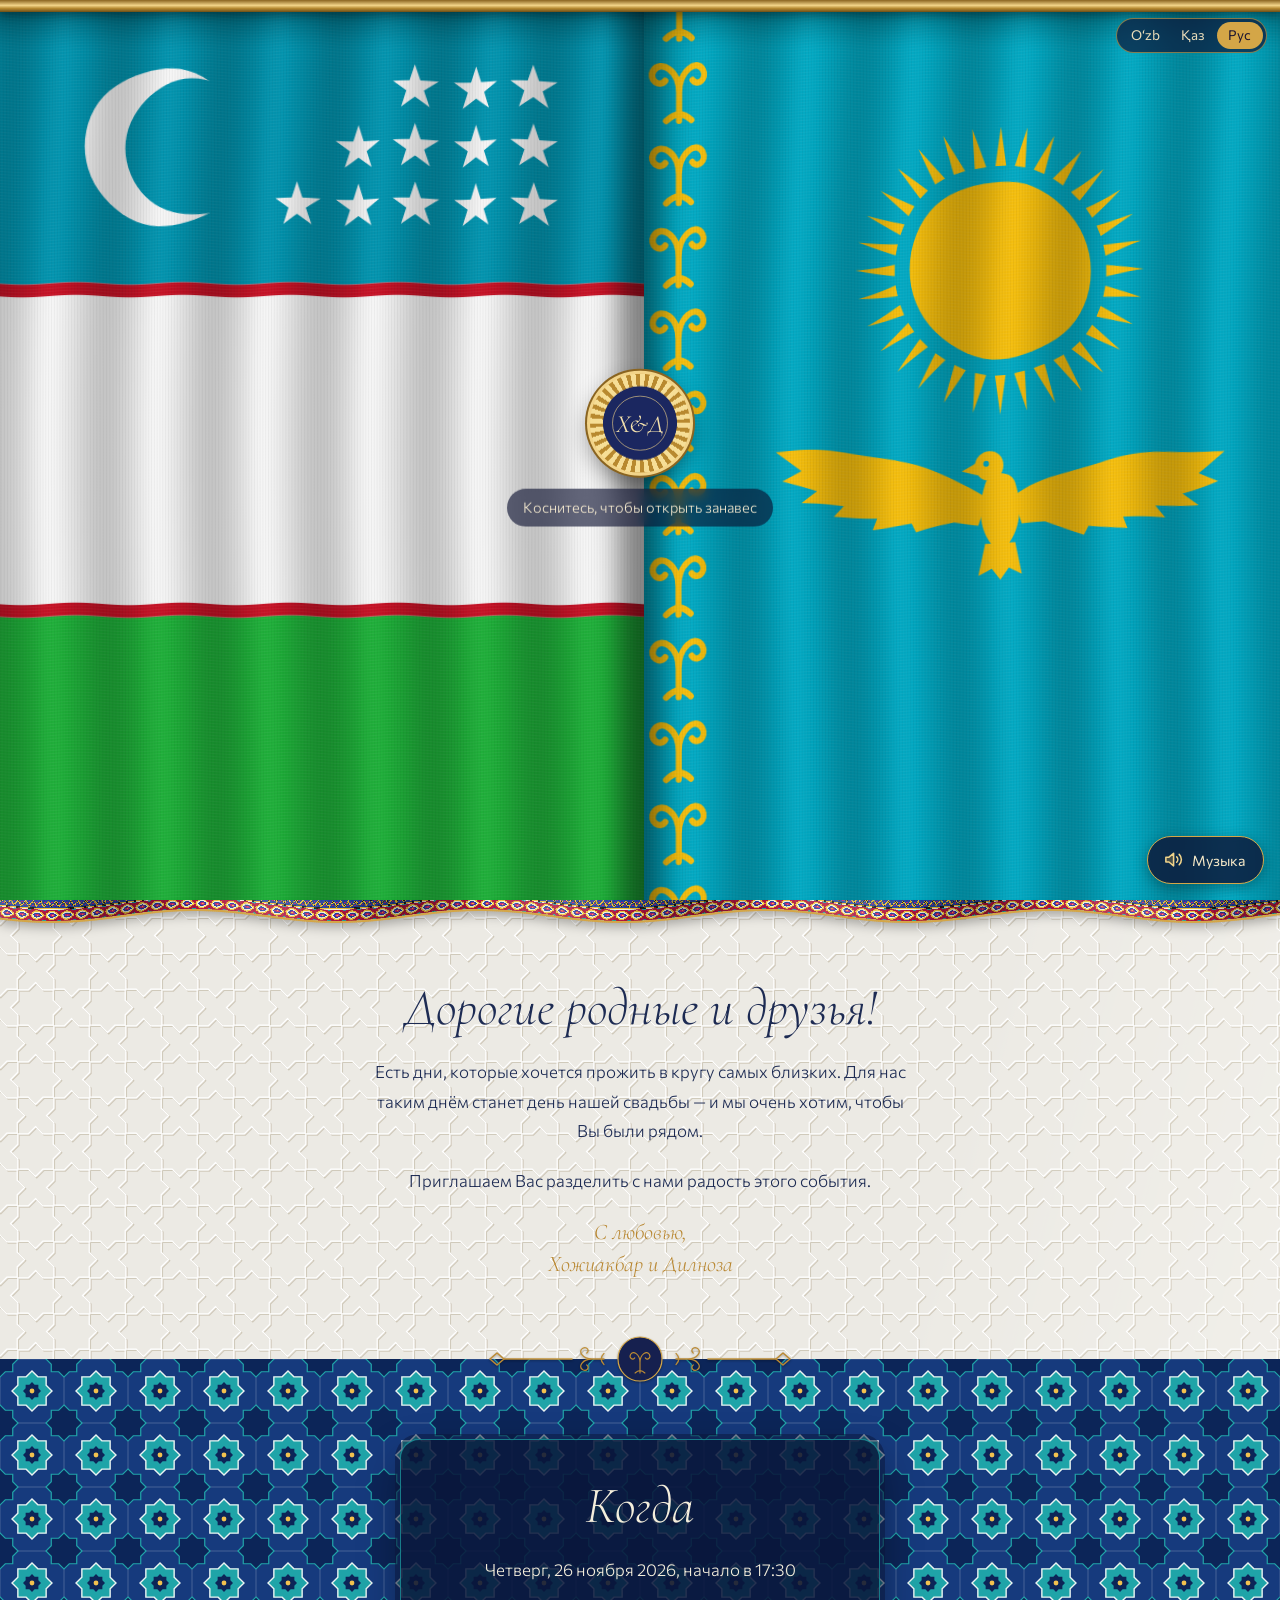
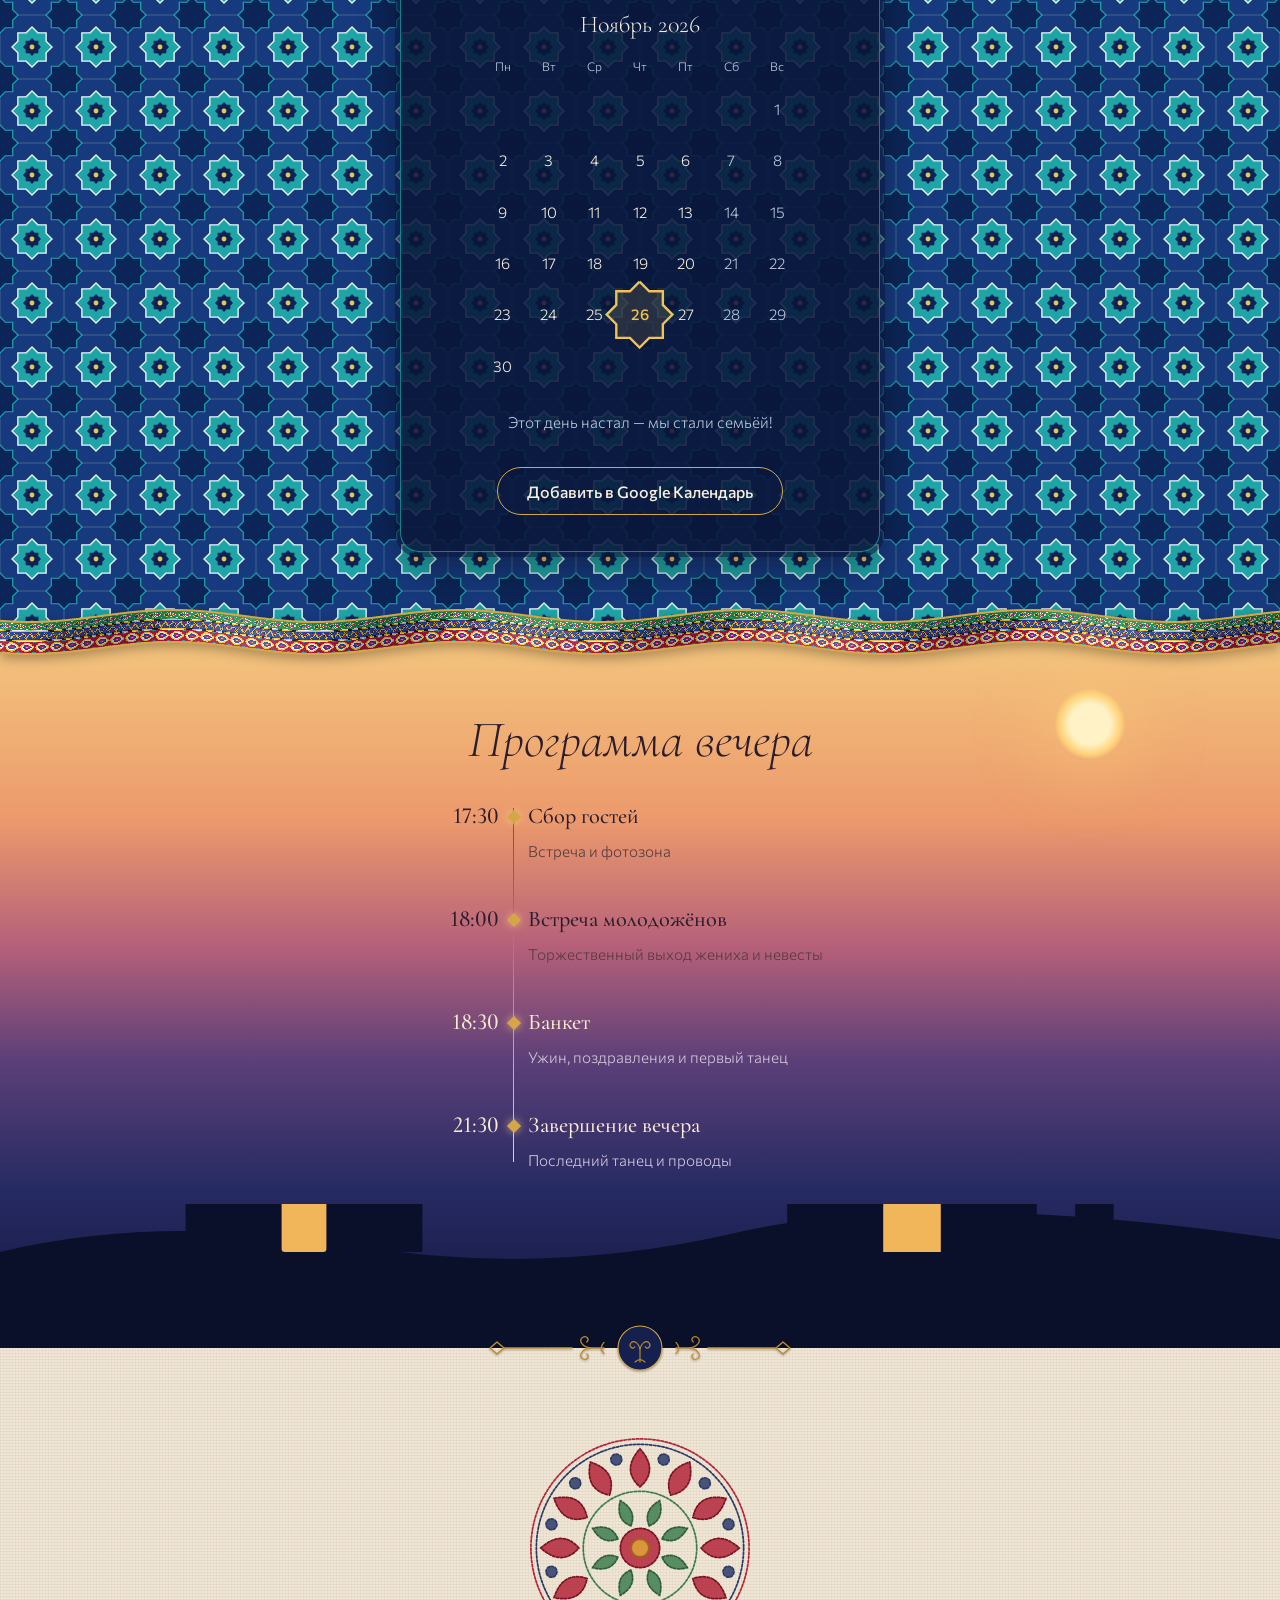
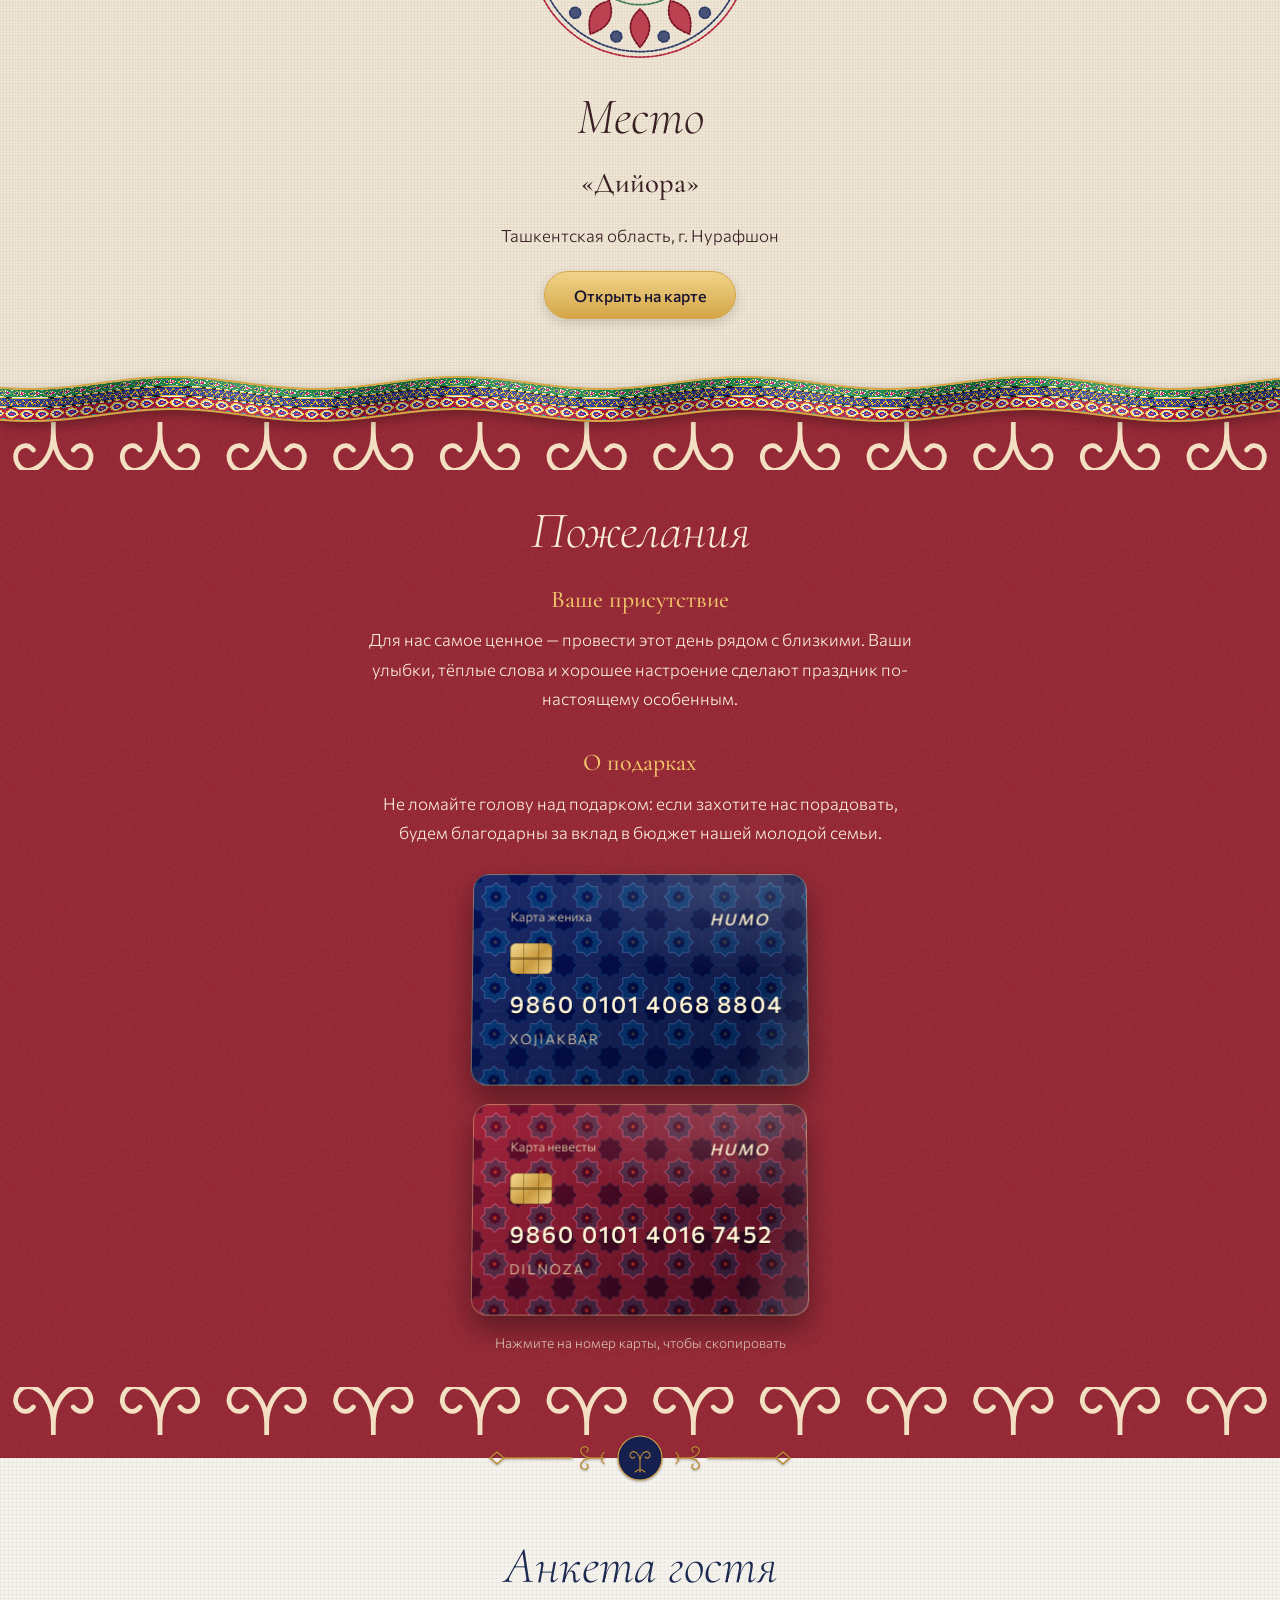
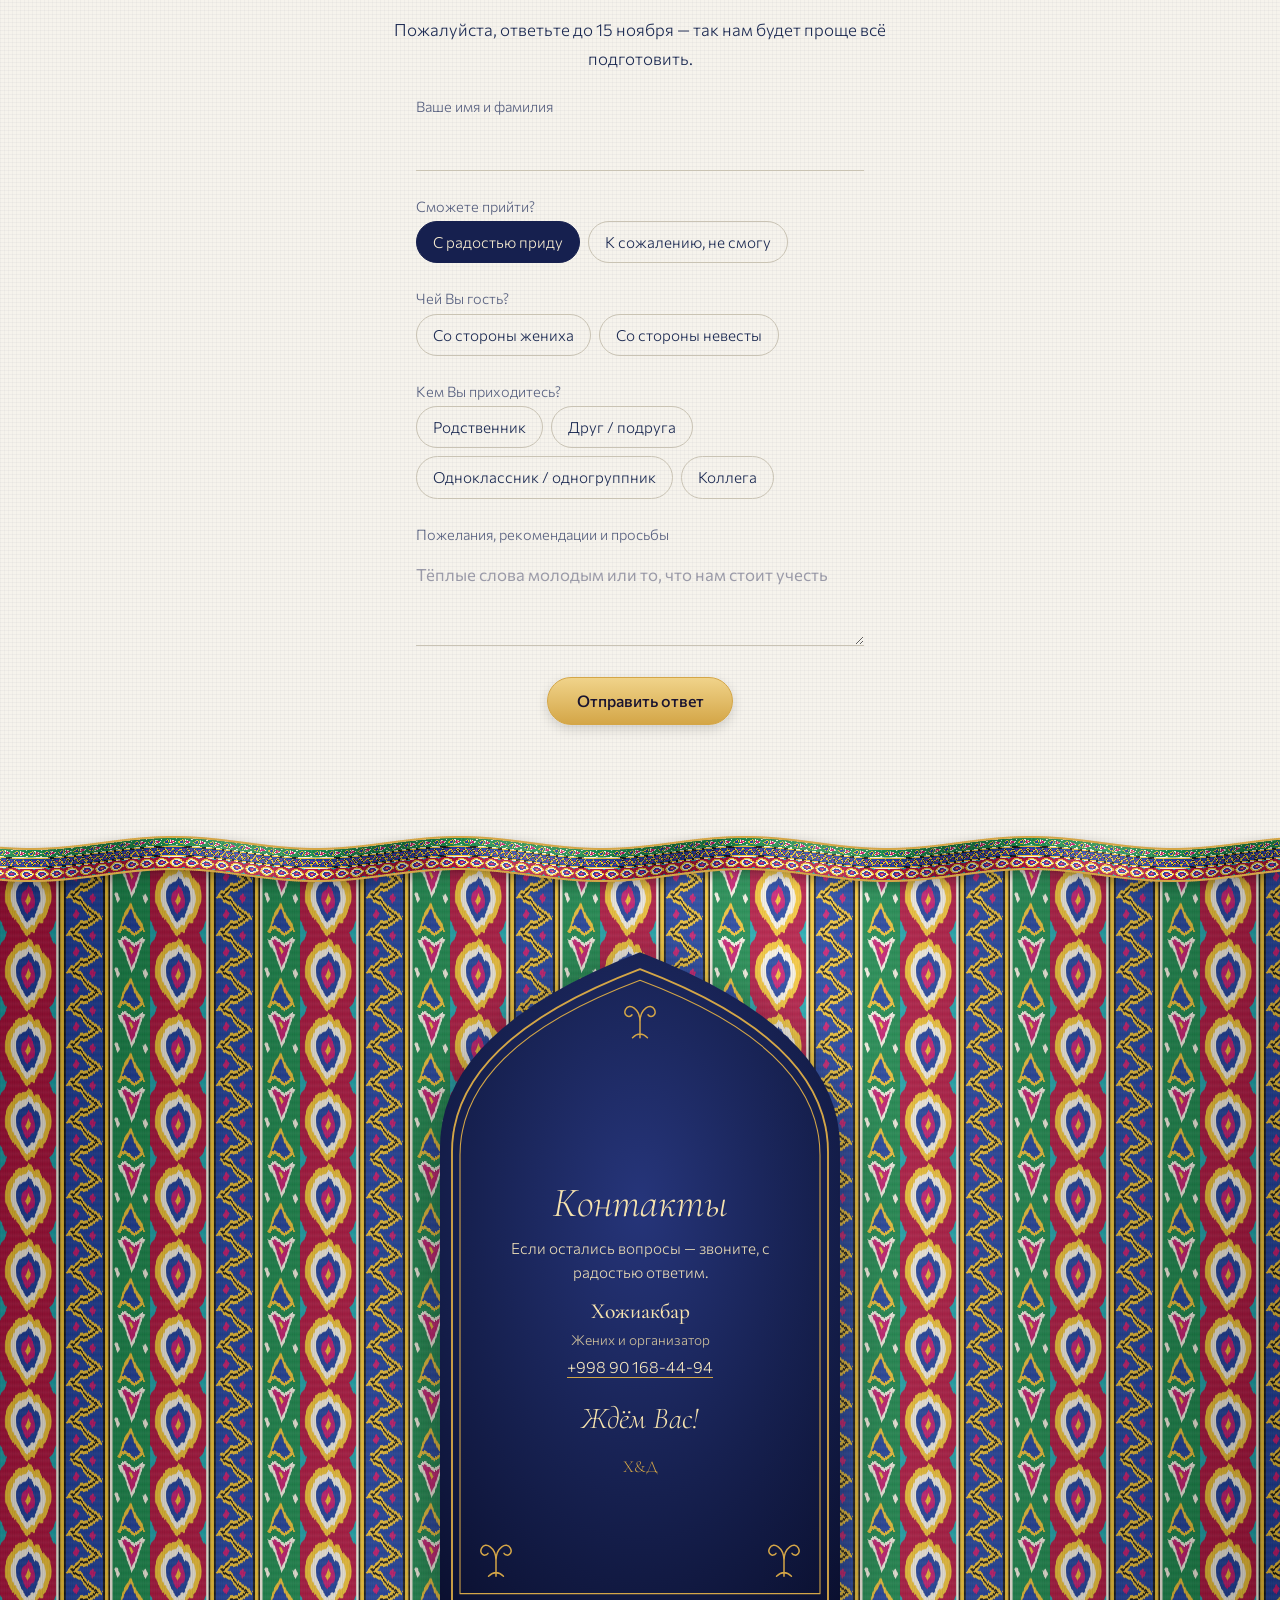
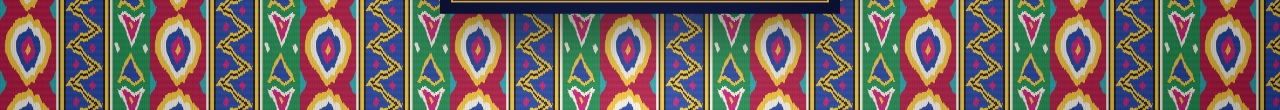
==== wedding-day/index.html @ 72d69eb0 "Wedding Day: новое приглашение с занавесом из флагов - wedding-day/: занавес из флагов Узбекистана и" ====
<!doctype html>
<html lang="ru">
<head>
  <meta charset="utf-8">
  <meta name="viewport" content="width=device-width, initial-scale=1, viewport-fit=cover">
  <title>Хожиакбар и Дилноза — приглашение на свадьбу</title>
  <meta name="description" content="Хожиакбар и Дилноза приглашают Вас на свадьбу 26 ноября 2026">
  <meta name="theme-color" content="#0E1538">
  <meta property="og:title" content="Хожиакбар и Дилноза — приглашение на свадьбу">
  <meta property="og:description" content="26 ноября 2026, Нурафшон. Xojiakbar va Dilnoza — toʻyga taklifnoma">
  <link rel="preconnect" href="https://fonts.googleapis.com">
  <link rel="preconnect" href="https://fonts.gstatic.com" crossorigin>
  <link href="https://fonts.googleapis.com/css2?family=Cormorant+Garamond:ital,wght@0,300;0,400;0,500;0,600;1,300;1,400;1,500&family=Commissioner:wght@300;400;500&display=swap" rel="stylesheet">
  <link rel="stylesheet" href="css/style.css">
</head>
<body class="is-locked">

  <!-- Общие градиенты: бархат арок и золото -->
  <svg class="defs" aria-hidden="true" focusable="false">
    <defs>
      <radialGradient id="velvet" cx="50%" cy="38%" r="80%">
        <stop offset="0" stop-color="#26357A"/>
        <stop offset=".55" stop-color="#16204F"/>
        <stop offset="1" stop-color="#0A0F2E"/>
      </radialGradient>
    </defs>
  </svg>

  <nav class="lang" id="lang" data-i18n-aria="langSwitch"></nav>

  <!-- Вход: занавес из флагов Узбекистана и Казахстана -->
  <div class="stage" id="stage">
    <canvas class="stage__gl" id="curtains" aria-hidden="true"></canvas>
    <div class="stage__fallback" id="curtainFallback" aria-hidden="true" hidden>
      <div class="fb fb--l"></div>
      <div class="fb fb--r"></div>
    </div>
    <div class="stage__rod" aria-hidden="true"></div>
    <div class="stage__center">
      <button class="medallion" id="openBtn" type="button" data-i18n-aria="openCurtain">
        <span class="medallion__mono" data-bind="initials"></span>
      </button>
      <p class="stage__hint" data-i18n="hint"></p>
    </div>
  </div>

  <canvas class="shashu" id="shashu" aria-hidden="true"></canvas>

  <button class="music" id="music" type="button" aria-pressed="false" hidden>
    <svg class="music__icon" viewBox="0 0 24 24" aria-hidden="true">
      <path class="music__speaker" d="M4 9.5h3.2L12 5.5v13l-4.8-4H4z"/>
      <path class="music__wave music__wave--1" d="M15.2 9.2a4 4 0 0 1 0 5.6"/>
      <path class="music__wave music__wave--2" d="M17.8 6.6a7.6 7.6 0 0 1 0 10.8"/>
      <path class="music__mute" d="M15.5 9.5l5 5m0-5l-5 5"/>
    </svg>
    <span class="music__label" data-i18n="musicLabel"></span>
  </button>

  <main>
    <!-- Первый экран: атлас на ветру и бархатный портал -->
    <header class="hero" id="hero">
      <canvas class="hero__atlas" id="atlas" aria-hidden="true"></canvas>
      <div class="arch ink" id="heroArch" data-height="440">
        <div class="arch__content">
          <p class="hero__lead" data-i18n="heroLead"></p>
          <h1 class="hero__names">
            <span class="name name--1" data-bind="groom"></span>
            <span class="amp">&amp;</span>
            <span class="name name--2" data-bind="bride"></span>
          </h1>
          <p class="hero__date" data-bind="dateLong"></p>
          <p class="hero__city" data-bind="city"></p>
        </div>
      </div>
      <a class="hero__scroll" href="#invite" data-i18n-aria="scrollMore"><span></span></a>
    </header>

    <div class="divider divider--ribbon" aria-hidden="true"></div>

    <!-- Обращение: резной ганч -->
    <section class="block block--ganch" id="invite">
      <h2 class="block__title" id="greeting"></h2>
      <p class="prose reveal" data-i18n="invite1"></p>
      <p class="prose reveal" data-i18n="invite2"></p>
      <p class="signature reveal" data-i18n="signature"></p>
    </section>

    <div class="divider divider--ornament ink" aria-hidden="true"></div>

    <!-- Когда: самаркандская майолика -->
    <section class="block block--tiles" id="when">
      <div class="glaze">
        <h2 class="block__title" data-i18n="whenTitle"></h2>
        <p class="prose reveal" data-i18n="whenLine"></p>

        <div class="calendar reveal" id="calendar">
          <p class="calendar__month" data-bind="monthYear"></p>
          <div class="calendar__grid" id="calendarGrid"></div>
        </div>

        <div class="countdown reveal" id="countdown">
          <p class="countdown__label" id="countdownLabel" data-i18n="countdownLabel"></p>
          <div class="countdown__row">
            <div class="countdown__cell"><span class="countdown__num" data-unit="d"></span><span class="countdown__unit" data-unit-label="d"></span></div>
            <div class="countdown__cell"><span class="countdown__num" data-unit="h"></span><span class="countdown__unit" data-unit-label="h"></span></div>
            <div class="countdown__cell"><span class="countdown__num" data-unit="m"></span><span class="countdown__unit" data-unit-label="m"></span></div>
            <div class="countdown__cell"><span class="countdown__num" data-unit="s"></span><span class="countdown__unit" data-unit-label="s"></span></div>
          </div>
        </div>

        <a class="btn btn--ghost reveal" id="addToCalendar" href="#" target="_blank" rel="noopener" data-i18n="addToCalendar"></a>
      </div>
    </section>

    <div class="divider divider--ribbon" aria-hidden="true"></div>

    <!-- Программа: вечер над степью и Самаркандом -->
    <section class="block block--steppe" id="schedule">
      <div class="steppe" aria-hidden="true">
        <div class="steppe__stars" id="stars"></div>
        <div class="steppe__sun" id="sun"></div>
        <svg class="steppe__moon" id="moon" viewBox="0 0 40 40"><path d="M26 4 A16 16 0 1 0 26 36 A13 13 0 1 1 26 4 Z"/></svg>
        <svg class="steppe__land" viewBox="0 0 400 130" preserveAspectRatio="xMidYMax slice">
          <path class="land" d="M0 130 V100 Q50 88 110 98 T230 94 T400 96 V130 Z"/>
          <!-- юрта -->
          <path class="land" d="M58 100 V80 Q58 76 62 76 H128 Q132 76 132 80 V100 Z"/>
          <path class="land" d="M54 78 Q95 44 136 78 Z"/>
          <rect class="land" x="89" y="49" width="12" height="5" rx="1"/>
          <rect class="lit" x="88" y="84" width="14" height="16" rx="1"/>
          <!-- мечеть с куполом и минарет -->
          <rect class="land" x="246" y="70" width="78" height="30"/>
          <rect class="land" x="266" y="60" width="38" height="11"/>
          <path class="land" d="M262 61 Q262 30 285 22 Q308 30 308 61 Z"/>
          <rect class="land" x="284" y="12" width="2" height="11"/>
          <path class="lit" d="M276 100 V86 Q276 78 285 76 Q294 78 294 86 V100 Z"/>
          <rect class="land" x="336" y="28" width="12" height="72"/>
          <rect class="land" x="333" y="26" width="18" height="5"/>
          <path class="land" d="M336 26 Q342 14 348 26 Z"/>
          <rect class="lit" x="340" y="44" width="4" height="7" rx="1"/>
        </svg>
      </div>
      <h2 class="block__title" data-i18n="scheduleTitle"></h2>
      <ol class="timeline" id="timeline"></ol>
    </section>

    <div class="divider divider--ornament ink" aria-hidden="true"></div>

    <!-- Место: сюзане, вышитое на глазах -->
    <section class="block block--suzani" id="place">
      <div class="suzani ink" id="suzani" aria-hidden="true"></div>
      <h2 class="block__title" data-i18n="placeTitle"></h2>
      <p class="venue__name reveal" data-bind="venue.name"></p>
      <p class="prose reveal" data-bind="venue.address"></p>
      <a class="btn reveal" id="mapLink" href="#" target="_blank" rel="noopener" data-i18n="openMap"></a>
    </section>

    <div class="divider divider--ribbon" aria-hidden="true"></div>

    <!-- Пожелания: казахская кошма -->
    <section class="block block--felt" id="wishes">
      <div class="felt-border felt-border--top ink" aria-hidden="true"></div>
      <h2 class="block__title" data-i18n="wishesTitle"></h2>
      <div class="wish reveal">
        <h3 class="wish__title" data-i18n="presenceTitle"></h3>
        <p class="prose" data-i18n="presenceText"></p>
      </div>
      <div class="wish reveal">
        <h3 class="wish__title" data-i18n="giftsTitle"></h3>
        <p class="prose" data-i18n="giftsText"></p>
        <ul class="cards" id="cards"></ul>
        <p class="cards__hint" id="cardsHint" data-i18n="copyHint"></p>
      </div>
      <div class="felt-border felt-border--bottom ink" aria-hidden="true"></div>
    </section>

    <div class="divider divider--ornament ink" aria-hidden="true"></div>

    <!-- Анкета -->
    <section class="block block--linen" id="rsvp">
      <h2 class="block__title" data-i18n="rsvpTitle"></h2>
      <p class="prose reveal" data-i18n="rsvpIntro"></p>

      <div class="rsvp-stage reveal" id="rsvpStage">
        <!-- value у вариантов всегда на русском: так ответы в таблице читаются одинаково на любом языке -->
        <form class="form" id="rsvpForm" novalidate>
          <label class="field">
            <span class="field__label" data-i18n="fieldName"></span>
            <input class="field__input" type="text" name="name" autocomplete="name" required>
            <span class="field__error" id="nameError" data-i18n="nameError" hidden></span>
          </label>

          <fieldset class="field">
            <legend class="field__label" data-i18n="fieldAttend"></legend>
            <div class="choice-row">
              <label class="choice"><input type="radio" name="attend" value="Приду" checked><span data-i18n="attendYes"></span></label>
              <label class="choice"><input type="radio" name="attend" value="Не смогу"><span data-i18n="attendNo"></span></label>
            </div>
          </fieldset>

          <fieldset class="field">
            <legend class="field__label" data-i18n="fieldSide"></legend>
            <div class="choice-row">
              <label class="choice"><input type="radio" name="side" value="Жених"><span data-i18n="sideGroom"></span></label>
              <label class="choice"><input type="radio" name="side" value="Невеста"><span data-i18n="sideBride"></span></label>
            </div>
          </fieldset>

          <fieldset class="field">
            <legend class="field__label" data-i18n="fieldRelation"></legend>
            <div class="choice-grid">
              <label class="choice"><input type="radio" name="relation" value="Родственник"><span data-i18n="relKin"></span></label>
              <label class="choice"><input type="radio" name="relation" value="Друг/подруга"><span data-i18n="relFriend"></span></label>
              <label class="choice"><input type="radio" name="relation" value="Одноклассник/одногруппник"><span data-i18n="relClassmate"></span></label>
              <label class="choice"><input type="radio" name="relation" value="Коллега"><span data-i18n="relColleague"></span></label>
            </div>
          </fieldset>

          <label class="field">
            <span class="field__label" data-i18n="fieldWishes"></span>
            <textarea class="field__input" name="wishes" rows="3" data-i18n-placeholder="wishesPlaceholder"></textarea>
          </label>

          <button class="btn" type="submit" id="rsvpSubmit" data-i18n="submit"></button>
          <p class="form__status" id="rsvpStatus" role="status"></p>
        </form>

        <div class="thanks" id="thanks" role="status" hidden>
          <p class="thanks__text" id="thanksText"></p>
          <p class="thanks__note" id="thanksNote"></p>
        </div>
      </div>
    </section>

    <div class="divider divider--ribbon" aria-hidden="true"></div>

    <!-- Контакты и финал: снова атлас и бархатный портал -->
    <footer class="block block--atlas" id="contacts">
      <div class="arch arch--footer ink" data-height="500">
        <div class="arch__content">
          <h2 class="block__title" data-i18n="contactsTitle"></h2>
          <p class="prose" data-i18n="contactsText"></p>
          <ul class="contacts" id="contactList"></ul>
          <p class="footer__text" data-i18n="footer"></p>
          <p class="footer__mono" data-bind="initials"></p>
        </div>
      </div>
    </footer>
  </main>

  <script src="js/config.js"></script>
  <script src="js/i18n.js"></script>
  <script src="js/textiles.js"></script>
  <script src="js/weave.js"></script>
  <script src="js/main.js"></script>
</body>
</html>
---- wedding-day/css/style.css ----
/* Цвета текста перетекают плавно при смене фона */
@property --ink { syntax: "<color>"; inherits: true; initial-value: #1D2B53; }

:root {
  --lazurite: #16204F;
  --night: #0E1538;
  --gold: #D4A647;
  --gold-light: #F0D38A;
  --pomegranate: #9E1F33;
  --turquoise: #1FA4A8;

  --serif: "Cormorant Garamond", "Times New Roman", serif;
  --sans: "Commissioner", system-ui, sans-serif;

  --measure: 34rem;
  --ease-out: cubic-bezier(.22, .8, .24, 1);
}

*, *::before, *::after { box-sizing: border-box; }

html { scroll-behavior: smooth; -webkit-text-size-adjust: 100%; }

body {
  margin: 0;
  background: var(--night);
  color: #1D2B53;
  font-family: var(--sans);
  font-weight: 300;
  font-size: 1rem;
  line-height: 1.6;
  -webkit-font-smoothing: antialiased;
  overflow-x: hidden;
}

body.is-locked { overflow: hidden; height: 100vh; height: 100dvh; }

h1, h2, h3, p { margin: 0; }
a { color: inherit; }
:focus-visible { outline: 2px solid var(--gold); outline-offset: 3px; }

.defs { position: absolute; width: 0; height: 0; overflow: hidden; }

/* ---------- Золотой рисунок, который прорисовывается ---------- */

.ink .stroke {
  fill: none;
  stroke: var(--stroke, var(--gold));
  stroke-width: var(--sw, 1.4);
  stroke-linecap: round;
  stroke-linejoin: round;
  stroke-dasharray: 1;
  stroke-dashoffset: 1;
}

.ink.is-drawn .stroke {
  stroke-dashoffset: 0;
  transition: stroke-dashoffset var(--dur, 1.4s) ease-in-out var(--delay, 0s);
}

.reveal { opacity: 0; transition: opacity 1.1s ease; }
.reveal.is-visible { opacity: 1; }

/* ---------- Вход: занавес ---------- */

.stage {
  position: fixed;
  inset: 0;
  z-index: 50;
  cursor: pointer;
  transition: opacity .7s ease, visibility 0s linear .7s;
}

.stage.is-gone { opacity: 0; visibility: hidden; pointer-events: none; }

.stage__gl,
.stage__fallback {
  position: absolute;
  inset: 0;
  width: 100%;
  height: 100%;
}

.stage__fallback[hidden] { display: none; }

.fb {
  position: absolute;
  top: 0;
  bottom: 0;
  width: 50.5%;
  background-size: 100% 100%;
  transition: transform 1.8s cubic-bezier(.65, 0, .35, 1);
}

.fb--l { left: 0; }
.fb--r { right: 0; }
.stage__fallback.is-open .fb--l { transform: translateX(-92%); }
.stage__fallback.is-open .fb--r { transform: translateX(92%); }

.stage__rod {
  position: absolute;
  top: 0;
  left: 0;
  right: 0;
  height: 12px;
  background: linear-gradient(180deg, #8A6420, #F2D489 45%, #B68A32 70%, #6E4E16);
  box-shadow: 0 3px 8px rgba(0, 0, 0, .35);
}

.stage__center {
  position: absolute;
  left: 50%;
  top: 50%;
  display: grid;
  justify-items: center;
  gap: 1rem;
  transform: translate(-50%, -50%);
  transition: opacity .4s ease, transform .5s var(--ease-out);
}

.stage.is-opening .stage__center { opacity: 0; transform: translate(-50%, -50%) scale(1.15); }

.medallion {
  position: relative;
  display: grid;
  place-items: center;
  width: 6.2rem;
  height: 6.2rem;
  padding: 0;
  border: 0;
  border-radius: 50%;
  cursor: pointer;
  background:
    radial-gradient(circle at 50% 50%, #1B2760 0 52%, transparent 53%),
    repeating-conic-gradient(from 0deg, #F6DE96 0 6deg, #B8892F 6deg 11.25deg),
    #C9993C;
  box-shadow:
    0 0 0 3px #F2D489,
    0 0 0 5px #8A6420,
    0 10px 24px rgba(0, 0, 0, .45);
  animation: medallion-glow 2.6s ease-in-out infinite;
}

.medallion::after {
  content: "";
  position: absolute;
  inset: 22%;
  border: 1px solid rgba(242, 212, 137, .6);
  border-radius: 50%;
}

.medallion__mono {
  position: relative;
  z-index: 1;
  font-family: var(--serif);
  font-style: italic;
  font-size: 1.55rem;
  color: #F6E3AE;
}

@keyframes medallion-glow {
  0%, 100% { box-shadow: 0 0 0 3px #F2D489, 0 0 0 5px #8A6420, 0 10px 24px rgba(0, 0, 0, .45); }
  50% { box-shadow: 0 0 0 3px #F2D489, 0 0 0 5px #8A6420, 0 10px 24px rgba(0, 0, 0, .45), 0 0 34px 6px rgba(242, 212, 137, .55); }
}

.stage__hint {
  padding: .45rem 1rem;
  border-radius: 999px;
  background: rgba(10, 16, 48, .62);
  backdrop-filter: blur(6px);
  color: #F6EBD0;
  font-size: .9rem;
  text-align: center;
}

/* ---------- Шашу, музыка, языки ---------- */

.shashu {
  position: fixed;
  inset: 0;
  z-index: 52;
  width: 100%;
  height: 100%;
  pointer-events: none;
}

.music {
  position: fixed;
  right: max(1rem, env(safe-area-inset-right));
  bottom: max(1rem, env(safe-area-inset-bottom));
  z-index: 55;
  display: flex;
  align-items: center;
  gap: .45rem;
  height: 3rem;
  padding: 0 1.05rem 0 .85rem;
  border: 1px solid var(--gold);
  border-radius: 999px;
  background: rgba(14, 21, 56, .82);
  backdrop-filter: blur(6px);
  cursor: pointer;
  box-shadow: 0 4px 14px rgba(0, 0, 0, .3);
}

.music[hidden] { display: none; }

.music__icon {
  width: 1.45rem;
  height: 1.45rem;
  fill: none;
  stroke: var(--gold-light);
  stroke-width: 1.6;
  stroke-linecap: round;
  stroke-linejoin: round;
}

.music__speaker { fill: rgba(212, 166, 71, .3); }

.music__label {
  font: 400 .9rem/1 var(--sans);
  color: #F6E9C8;
  transition: opacity .25s ease;
}

/* выключенная музыка — подпись приглушена, динамик перечёркнут */
.music:not(.is-playing) .music__label { opacity: .7; }
.music__wave, .music__mute { transition: opacity .25s ease; }
.music__wave { opacity: 0; }
.music.is-playing .music__wave { opacity: 1; animation: wave 1.6s ease-in-out infinite; }
.music.is-playing .music__wave--2 { animation-delay: .3s; }
.music.is-playing .music__mute { opacity: 0; }

@keyframes wave {
  0%, 100% { opacity: 1; }
  50% { opacity: .35; }
}

.lang {
  position: fixed;
  top: max(1.1rem, env(safe-area-inset-top));
  right: max(.8rem, env(safe-area-inset-right));
  z-index: 60;
  display: flex;
  padding: .2rem;
  border: 1px solid rgba(212, 166, 71, .6);
  border-radius: 999px;
  background: rgba(14, 21, 56, .7);
  backdrop-filter: blur(6px);
}

.lang__btn {
  min-width: 2.9rem;
  padding: .35rem .65rem;
  border: 0;
  border-radius: 999px;
  background: transparent;
  color: #EADDBA;
  font: 400 .85rem/1.2 var(--sans);
  cursor: pointer;
  transition: background-color .2s ease, color .2s ease;
}

.lang__btn[aria-pressed="true"] { background: var(--gold); color: #1A1430; }

/* ---------- Арка-портал на бархате ---------- */

.arch {
  position: relative;
  width: min(86vw, 25rem);
  aspect-ratio: 300 / var(--h, 440);
  color: #F4E6BF;
}

.arch__frame {
  position: absolute;
  inset: 0;
  width: 100%;
  height: 100%;
  overflow: visible;
  filter: drop-shadow(0 18px 30px rgba(0, 0, 0, .45));
}

.arch__content {
  position: relative;
  display: grid;
  justify-items: center;
  align-content: center;
  gap: .7rem;
  height: 100%;
  padding: 30% 12% 9%;
  text-align: center;
}

/* ---------- Первый экран ---------- */

.hero {
  position: relative;
  display: grid;
  place-items: center;
  min-height: 100vh;
  min-height: 100svh;
  padding: 4.5rem 1rem 4rem;
  overflow: hidden;
  background: #8E1031;
}

.hero__atlas {
  position: absolute;
  inset: 0;
  width: 100%;
  height: 100%;
}

.hero__atlas--css {
  background-image: var(--atlas);
  background-size: 150px 300px;
  animation: atlas-drift 30s linear infinite;
}

@keyframes atlas-drift {
  to { background-position: 150px 0; }
}

.hero .arch {
  opacity: 0;
  transform: scale(.94);
  transition: opacity 1.2s ease, transform 1.4s var(--ease-out);
}

.hero.is-in .arch { opacity: 1; transform: none; }

.hero__lead {
  font-size: .9rem;
  letter-spacing: .04em;
  color: #CDBF9C;
}

.hero__names {
  display: grid;
  font-family: var(--serif);
  font-weight: 300;
  font-size: clamp(2.3rem, 10.5vw, 3.6rem);
  line-height: .98;
  color: #F6E3AE;
}

.amp {
  font-family: var(--serif);
  font-style: italic;
  font-weight: 300;
  color: var(--gold);
}

.hero__names .amp { font-size: .7em; line-height: 1.15; }

.hero__date {
  font-family: var(--serif);
  font-size: clamp(1.2rem, 4.6vw, 1.5rem);
  font-weight: 500;
  color: #F4E6BF;
}

.hero__city { font-size: .9rem; color: #CDBF9C; }

/* имена выводятся пером слева направо */
.hero__names .name {
  padding: .1em .14em .24em;
  margin: -.1em -.14em -.24em;
  -webkit-mask-image: linear-gradient(90deg, #000 44%, transparent 56%);
  mask-image: linear-gradient(90deg, #000 44%, transparent 56%);
  -webkit-mask-size: 230% 100%;
  mask-size: 230% 100%;
  -webkit-mask-repeat: no-repeat;
  mask-repeat: no-repeat;
  -webkit-mask-position: 100% 0;
  mask-position: 100% 0;
}

.hero__names .amp { opacity: 0; transform: scale(.6) rotate(-12deg); }

.hero__lead,
.hero__date,
.hero__city { opacity: 0; transition: opacity 1s ease; }

.hero.is-in .hero__lead { opacity: 1; transition-delay: .4s; }
.hero.is-in .name--1 { animation: write 1.5s cubic-bezier(.45, .05, .4, 1) .7s both; }
.hero.is-in .amp { animation: amp-in .9s var(--ease-out) 2s both; }
.hero.is-in .name--2 { animation: write 1.3s cubic-bezier(.45, .05, .4, 1) 2.3s both; }
.hero.is-in .hero__date { opacity: 1; transition-delay: 3.5s; }
.hero.is-in .hero__city { opacity: 1; transition-delay: 3.8s; }

@keyframes write {
  from { -webkit-mask-position: 100% 0; mask-position: 100% 0; }
  to { -webkit-mask-position: 0 0; mask-position: 0 0; }
}

@keyframes amp-in { to { opacity: 1; transform: none; } }

.hero__scroll {
  position: absolute;
  bottom: 1.6rem;
  left: 50%;
  width: 1px;
  height: 2.6rem;
  overflow: hidden;
  transform: translateX(-50%);
}

.hero__scroll::after { content: ""; position: absolute; inset: -.75rem; }

.hero__scroll span {
  position: absolute;
  inset: 0;
  background: var(--gold-light);
  animation: scroll-line 2.4s ease-in-out infinite;
}

@keyframes scroll-line {
  0% { transform: translateY(-100%); }
  60%, 100% { transform: translateY(100%); }
}

/* ---------- Разделители ---------- */

.divider {
  position: relative;
  z-index: 2;
  display: grid;
  place-items: center;
  height: 0;
}

/* атласная лента на ветру (canvas) */
.divider--ribbon canvas {
  position: absolute;
  left: 0;
  top: 50%;
  width: 100%;
  transform: translateY(-50%);
  filter: drop-shadow(0 4px 6px rgba(0, 0, 0, .3));
}

/* золотой орнамент «қошқар мүйіз» */
.divider--ornament svg {
  position: absolute;
  top: 50%;
  width: min(80vw, 20rem);
  overflow: visible;
  transform: translateY(-50%);
  filter: drop-shadow(0 1px 1px rgba(0, 0, 0, .35));
}

.divider--ornament .medal {
  fill: #16204F;
  stroke: var(--gold);
  stroke-width: 1.2;
}

/* ---------- Блоки ---------- */

.block {
  --ink: #1D2B53;
  --soft: #586180;
  --accent: #B8862F;
  position: relative;
  display: grid;
  justify-items: center;
  gap: 1.3rem;
  padding: 5rem 1.25rem;
  color: var(--ink);
  text-align: center;
  overflow: hidden;
}

.block > * { position: relative; max-width: var(--measure); }

.block__title {
  font-family: var(--serif);
  font-weight: 300;
  font-style: italic;
  font-size: clamp(2.3rem, 9vw, 3.2rem);
  line-height: 1.1;
}

.prose {
  max-width: var(--measure);
  font-size: 1.05rem;
  line-height: 1.75;
}

.signature {
  font-family: var(--serif);
  font-style: italic;
  font-size: 1.4rem;
  line-height: 1.4;
  white-space: pre-line;
  color: var(--accent);
}

/* Ганч: белый резной алебастр, по которому проходит солнечный блик */
.block--ganch {
  background-color: #ECEAE4;
  background-image: var(--ganch);
  background-size: 72px 72px;
}

.block--ganch::before {
  content: "";
  position: absolute;
  inset: 0;
  max-width: none;
  background: linear-gradient(105deg, transparent 30%, rgba(255, 250, 235, .75) 50%, transparent 70%);
  background-size: 250% 100%;
  mix-blend-mode: soft-light;
  animation: sunlight 9s ease-in-out infinite;
  pointer-events: none;
}

@keyframes sunlight {
  0% { background-position: 120% 0; }
  60%, 100% { background-position: -20% 0; }
}

/* Майолика: лазурит и бирюза, по глазури пробегает блик */
.block--tiles {
  --ink: #F4EEDC;
  --soft: #B9C4DA;
  --accent: #F2C14E;
  background-color: #163A7D;
  background-image: var(--tiles);
  background-size: 64px 64px;
}

.block--tiles::before {
  content: "";
  position: absolute;
  inset: 0;
  max-width: none;
  background: linear-gradient(120deg, transparent 40%, rgba(255, 255, 255, .22) 50%, transparent 60%);
  background-size: 300% 100%;
  animation: glaze 7s ease-in-out infinite;
  pointer-events: none;
}

@keyframes glaze {
  0% { background-position: 110% 0; }
  50%, 100% { background-position: -10% 0; }
}

.glaze {
  display: grid;
  justify-items: center;
  gap: 1.3rem;
  width: min(100%, 30rem);
  padding: 2.4rem 1.25rem 2.2rem;
  border: 1px solid rgba(31, 164, 168, .7);
  border-radius: 1.2rem;
  background: rgba(10, 22, 58, .88);
  box-shadow: 0 0 0 5px rgba(10, 22, 58, .5), 0 18px 40px rgba(0, 0, 0, .35);
}

/* Вечер над степью: от золотого часа к ночи, сверху вниз — как идёт программа */
.block--steppe {
  --ink: #2A1E2E;
  --accent: #8B4A16;
  padding-bottom: 11rem;
  background: linear-gradient(180deg, #F4C77E 0%, #EC9A6C 26%, #B5607A 44%, #5B3F78 60%, #262A62 78%, #10153A 100%);
}

.steppe {
  position: absolute;
  inset: 0;
  max-width: none;
  pointer-events: none;
}

.steppe__stars {
  position: absolute;
  left: 0;
  right: 0;
  top: 40%;
  bottom: 0;
  opacity: 0;
}

.steppe__stars i {
  position: absolute;
  width: var(--s, 2px);
  height: var(--s, 2px);
  border-radius: 50%;
  background: #FFF6DA;
  box-shadow: 0 0 6px rgba(255, 246, 218, .8);
  animation: twinkle var(--t, 3s) ease-in-out var(--d, 0s) infinite;
}

@keyframes twinkle {
  0%, 100% { opacity: .25; }
  50% { opacity: 1; }
}

.steppe__sun {
  position: absolute;
  top: 3.5rem;
  right: 12%;
  width: 4.5rem;
  height: 4.5rem;
  border-radius: 50%;
  background: radial-gradient(circle, #FFF2C6 0 40%, #FFD27A 60%, rgba(255, 190, 110, 0) 72%);
  box-shadow: 0 0 60px 20px rgba(255, 200, 120, .35);
}

.steppe__moon {
  position: absolute;
  bottom: 9.5rem;
  left: 14%;
  width: 2.6rem;
  height: 2.6rem;
  opacity: 0;
  fill: #F6E9C4;
  filter: drop-shadow(0 0 10px rgba(246, 233, 196, .6));
}

.steppe__land {
  position: absolute;
  left: 0;
  right: 0;
  bottom: 0;
  width: 100%;
  height: 9rem;
}

.steppe__land .land { fill: #0A0F2A; }
.steppe__land .lit { fill: #F2B65A; animation: hearth 4s ease-in-out infinite; }

@keyframes hearth {
  0%, 100% { opacity: .85; }
  50% { opacity: 1; }
}

/* Сюзане на льне */
.block--suzani {
  --ink: #3A1F24;
  --soft: #6E5458;
  --accent: #B3263A;
  background-color: #EFE6D6;
  background-image:
    repeating-linear-gradient(0deg, rgba(120, 90, 50, .06) 0 1px, transparent 1px 3px),
    repeating-linear-gradient(90deg, rgba(120, 90, 50, .05) 0 1px, transparent 1px 3px);
}

.suzani { width: min(64vw, 15rem); }
.suzani svg { display: block; width: 100%; height: auto; overflow: visible; }

.suzani .stitch {
  stroke-width: 1.6;
  stroke-dasharray: 2.2 1.6;
  stroke-linecap: round;
}

.suzani .stitch-mask {
  fill: #fff;
  fill-opacity: 0;
  stroke: #fff;
  stroke-width: 7;
  stroke-dasharray: 1;
  stroke-dashoffset: 1;
}

.suzani.is-drawn .stitch-mask {
  stroke-dashoffset: 0;
  fill-opacity: 1;
  transition:
    stroke-dashoffset 1.1s ease-in-out var(--delay, 0s),
    fill-opacity .8s ease calc(var(--delay, 0s) + .9s);
}

.venue__name {
  font-family: var(--serif);
  font-size: 1.8rem;
  font-weight: 500;
  line-height: 1.2;
}

/* Казахская кошма: красный войлок с аппликацией */
.block--felt {
  --ink: #F7EBD9;
  --soft: #E3C9B4;
  --accent: #F0C46A;
  padding: 6.5rem 1.25rem;
  background-color: #8F1D2C;
  background-image: url("data:image/svg+xml,%3Csvg xmlns='http://www.w3.org/2000/svg' width='200' height='200'%3E%3Cfilter id='n'%3E%3CfeTurbulence type='fractalNoise' baseFrequency='.75' numOctaves='3' stitchTiles='stitch'/%3E%3CfeColorMatrix values='0 0 0 0 1 0 0 0 0 .85 0 0 0 0 .75 0 0 0 .12 0'/%3E%3C/filter%3E%3Crect width='100%25' height='100%25' filter='url(%23n)'/%3E%3C/svg%3E");
}

.felt-border {
  position: absolute;
  left: 0;
  right: 0;
  max-width: none;
  height: 3rem;
}

.felt-border--top { top: 1.4rem; }
.felt-border--bottom { bottom: 1.4rem; }
.felt-border svg { display: block; width: 100%; height: 100%; }

.wish { display: grid; gap: .4rem; }
.wish + .wish { margin-top: .6rem; }

.wish__title {
  font-family: var(--serif);
  font-size: 1.5rem;
  font-weight: 500;
  color: var(--accent);
}

/* Карты для подарков — как настоящие банковские: чип, тиснёный номер, блик по пластику */
.cards {
  display: grid;
  justify-items: center;
  gap: 1.1rem;
  width: 100%;
  margin: 1.2rem auto 0;
  padding: 0;
  list-style: none;
}

.cards[hidden],
.cards__hint[hidden] { display: none; }

.cards__hint { margin-top: .7rem; font-size: .85rem; color: var(--soft); }

.bank {
  --card-a: #1B2A6B;
  --card-b: #0C1438;
  position: relative;
  display: grid;
  grid-template-columns: 1fr auto;
  grid-template-rows: auto 1fr auto auto;
  width: min(100%, 21rem);
  aspect-ratio: 85.6 / 54;
  padding: 6% 7% 6.5%;
  border-radius: 1rem;
  overflow: hidden;
  color: #F6E9C8;
  text-align: left;
  background:
    radial-gradient(120% 90% at 85% 0%, rgba(255, 255, 255, .18), transparent 55%),
    var(--tiles) 0 0 / 46px 46px,
    linear-gradient(135deg, var(--card-a), var(--card-b));
  background-blend-mode: normal, soft-light, normal;
  box-shadow: 0 14px 30px rgba(0, 0, 0, .4), inset 0 0 0 1px rgba(242, 212, 137, .45);
  transform: perspective(900px) rotateX(4deg);
  transition: transform .4s var(--ease-out);
}

.bank--bride { --card-a: #A3243B; --card-b: #4A0B1C; }

/* блик, который иногда пробегает по пластику */
.bank::after {
  content: "";
  position: absolute;
  inset: 0;
  background: linear-gradient(110deg, transparent 35%, rgba(255, 255, 255, .28) 48%, transparent 60%);
  background-size: 260% 100%;
  animation: card-shine 6s ease-in-out infinite;
  pointer-events: none;
}

.bank--bride::after { animation-delay: 3s; }

@keyframes card-shine {
  0%, 55% { background-position: 130% 0; }
  85%, 100% { background-position: -30% 0; }
}

.bank__owner { font-size: .8rem; color: #E8D7AE; }

.bank__brand {
  font-family: var(--sans);
  font-size: 1rem;
  font-weight: 500;
  font-style: italic;
  letter-spacing: .12em;
  color: #F6E9C8;
}

.bank__chip {
  grid-column: 1;
  align-self: center;
  width: 2.6rem;
  height: 1.95rem;
  border-radius: .35rem;
  background:
    linear-gradient(90deg, transparent 32%, rgba(90, 60, 10, .45) 32% 34%, transparent 34% 66%, rgba(90, 60, 10, .45) 66% 68%, transparent 68%),
    linear-gradient(0deg, transparent 45%, rgba(90, 60, 10, .45) 45% 55%, transparent 55%),
    linear-gradient(135deg, #F6DE96, #C99A3E 55%, #F0D38A);
  box-shadow: inset 0 0 0 1px rgba(90, 60, 10, .35);
}

.bank__number {
  grid-column: 1 / -1;
  justify-self: start;
  margin: 0 -.4rem;
  padding: .25rem .4rem;
  border: 0;
  border-radius: .4rem;
  background: transparent;
  color: #FFF4D6;
  font-family: var(--sans);
  font-size: clamp(1.15rem, 5.6vw, 1.45rem);
  font-weight: 500;
  font-variant-numeric: tabular-nums;
  letter-spacing: .09em;
  white-space: nowrap;
  text-shadow: 0 1px 0 rgba(0, 0, 0, .55), 0 -1px 0 rgba(255, 255, 255, .25);
  cursor: copy;
  transition: background-color .2s ease;
}

.bank__number:hover { background: rgba(255, 255, 255, .1); }

.bank__holder {
  grid-column: 1 / -1;
  margin-top: .35rem;
  font-size: .85rem;
  letter-spacing: .14em;
  color: #E8D7AE;
}

.bank__toast {
  position: absolute;
  inset: 0;
  z-index: 1;
  display: grid;
  place-items: center;
  background: rgba(10, 16, 48, .72);
  color: #F6E3AE;
  font-family: var(--serif);
  font-size: 1.6rem;
  font-style: italic;
  opacity: 0;
  pointer-events: none;
  transition: opacity .25s ease;
}

.bank.is-copied { transform: perspective(900px) rotateX(0) scale(.98); }
.bank.is-copied .bank__toast { opacity: 1; }

/* Лён для анкеты */
.block--linen {
  background-color: #F6F3EC;
  background-image:
    repeating-linear-gradient(0deg, rgba(29, 43, 83, .035) 0 1px, transparent 1px 4px),
    repeating-linear-gradient(90deg, rgba(29, 43, 83, .03) 0 1px, transparent 1px 4px);
}

/* Финал на атласе */
.block--atlas {
  padding: 5.5rem 1rem 6rem;
  background-color: #8E1031;
  background-image: var(--atlas);
  background-size: 150px 300px;
  animation: atlas-drift 40s linear infinite;
}

.block--atlas::before {
  content: "";
  position: absolute;
  inset: 0;
  max-width: none;
  background: linear-gradient(100deg, rgba(0, 0, 0, .25), rgba(255, 255, 255, .12) 30%, rgba(0, 0, 0, .3) 55%, rgba(255, 255, 255, .1) 80%, rgba(0, 0, 0, .25));
  background-size: 200% 100%;
  animation: billow 8s ease-in-out infinite alternate;
}

@keyframes billow { to { background-position: 100% 0; } }

.arch--footer { --h: 500; }
.arch--footer .arch__content { gap: .6rem; padding-top: 34%; }
.arch--footer .block__title { color: #F6E3AE; font-size: clamp(2rem, 8vw, 2.6rem); }
.arch--footer .prose { font-size: .95rem; line-height: 1.6; color: #E6D8B4; }

/* ---------- Кнопки ---------- */

.btn {
  display: inline-flex;
  align-items: center;
  justify-content: center;
  min-height: 3rem;
  padding: .75rem 1.8rem;
  border: 1px solid var(--gold);
  border-radius: 999px;
  background: linear-gradient(180deg, #F0D38A, #D4A647);
  color: #1A1430;
  font: 500 1rem/1.2 var(--sans);
  text-decoration: none;
  cursor: pointer;
  box-shadow: 0 4px 12px rgba(0, 0, 0, .15);
  transition: filter .2s ease;
}

.btn:hover { filter: brightness(1.06); }
.btn--ghost { background: transparent; color: var(--ink); box-shadow: none; }
.btn--ghost:hover { background: rgba(212, 166, 71, .15); }
.btn[disabled] { opacity: .6; cursor: progress; }

/* ---------- Календарь ---------- */

.calendar { width: min(100%, 20rem); }

.calendar__month {
  font-family: var(--serif);
  font-size: 1.5rem;
  margin-bottom: .8rem;
}

.calendar__month::first-letter { text-transform: uppercase; }

.calendar__grid {
  display: grid;
  grid-template-columns: repeat(7, 1fr);
  row-gap: .35rem;
  font-size: .95rem;
}

.calendar__dow { font-size: .75rem; color: var(--soft); padding-bottom: .3rem; }

.calendar__day {
  position: relative;
  display: grid;
  place-items: center;
  aspect-ratio: 1;
}

.calendar__day.is-weekend { color: var(--soft); }
.calendar__day.is-wedding { font-weight: 500; color: var(--accent); }

.calendar__mark {
  position: absolute;
  inset: -30%;
  width: 160%;
  height: 160%;
  overflow: visible;
}

.calendar__mark path {
  fill: rgba(242, 193, 78, .12);
  stroke: var(--accent);
  stroke-width: 1.3;
  stroke-dasharray: 1;
  stroke-dashoffset: 1;
  transition: stroke-dashoffset 1.6s ease-in-out .5s;
}

.calendar.is-visible .calendar__mark path { stroke-dashoffset: 0; }

/* ---------- Отсчёт ---------- */

.countdown__label { font-size: .95rem; color: var(--soft); margin-bottom: .8rem; }

.countdown__row {
  display: grid;
  grid-template-columns: repeat(4, minmax(3.6rem, 1fr));
  gap: .4rem;
}

.countdown__cell {
  display: grid;
  gap: .25rem;
  padding: .6rem .3rem .5rem;
  border: 1px solid rgba(31, 164, 168, .55);
  border-radius: .6rem;
  background: rgba(31, 164, 168, .12);
}

.countdown__num {
  display: flex;
  justify-content: center;
  font-family: var(--serif);
  font-size: clamp(1.9rem, 8vw, 2.6rem);
  line-height: 1;
  font-variant-numeric: lining-nums tabular-nums;
  color: #F6E3AE;
}

.countdown__unit { font-size: .78rem; color: var(--soft); }
.countdown.is-done .countdown__row { display: none; }

/* цифры прокручиваются, как в механических часах */
.digit { position: relative; display: inline-block; height: 1.1em; line-height: 1.1; overflow: hidden; }
.digit__v { display: block; }
.digit__v.is-in { animation: roll-in .5s cubic-bezier(.3, .7, .3, 1) both; }
.digit__v.is-out { position: absolute; inset: 0; animation: roll-out .5s cubic-bezier(.3, .7, .3, 1) both; }

@keyframes roll-in { from { transform: translateY(80%); opacity: 0; } to { transform: none; opacity: 1; } }
@keyframes roll-out { to { transform: translateY(-80%); opacity: 0; } }

/* ---------- Программа ---------- */

.timeline {
  position: relative;
  display: grid;
  gap: 2.4rem;
  width: min(100%, 26rem);
  margin: .6rem 0 0;
  padding: 0;
  list-style: none;
  text-align: left;
}

.timeline::before {
  content: "";
  position: absolute;
  left: calc(4.2rem + .9rem - .5px);
  top: .6rem;
  bottom: .6rem;
  width: 1px;
  background: linear-gradient(180deg, #8B4A16, var(--gold-light));
  transform: scaleY(0);
  transform-origin: top;
  transition: transform 2.4s ease-in-out;
}

.timeline.is-visible::before { transform: scaleY(1); }

.timeline__item {
  --ink: #2A1E2E;
  --soft: #5A3D3E;
  display: grid;
  grid-template-columns: 4.2rem 1fr;
  column-gap: 1.8rem;
  align-items: baseline;
  color: var(--ink);
  opacity: 0;
  transition: opacity .9s ease var(--delay, 0s), --ink .6s ease;
}

.timeline__item.is-night { --ink: #F6EBD0; --soft: #CFC3D9; }
.timeline.is-visible .timeline__item { opacity: 1; }

.timeline__time {
  position: relative;
  font-family: var(--serif);
  font-size: 1.45rem;
  font-weight: 500;
  text-align: right;
  font-variant-numeric: lining-nums;
}

.timeline__time::after {
  content: "";
  position: absolute;
  right: calc(-.9rem - 5px);
  top: 50%;
  width: 10px;
  height: 10px;
  background: var(--gold);
  transform: translateY(-50%) rotate(45deg);
  box-shadow: 0 0 8px rgba(242, 212, 137, .7);
}

.timeline__title {
  font-family: var(--serif);
  font-size: 1.4rem;
  font-weight: 500;
  line-height: 1.2;
}

.timeline__text { grid-column: 2; font-size: .95rem; color: var(--soft); margin-top: .2rem; }

/* ---------- Анкета ---------- */

.rsvp-stage {
  position: relative;
  display: grid;
  justify-items: center;
  width: 100%;
  max-width: 28rem;
  transition: opacity 1.1s ease;
}

.form { display: grid; gap: 1.5rem; width: 100%; text-align: left; transition: opacity .5s ease, transform .5s ease; }
.form[hidden] { display: none; }
.form.is-leaving { opacity: 0; transform: translateY(-12px); }
.form__extra { display: grid; gap: 1.5rem; }
.form__extra[hidden] { display: none; }

.field { display: grid; gap: .4rem; margin: 0; padding: 0; border: 0; min-width: 0; }
.field__label { padding: 0; font-size: .9rem; color: var(--soft); }

.field__input {
  width: 100%;
  padding: .7rem 0;
  border: 0;
  border-bottom: 1px solid #C9C3B4;
  border-radius: 0;
  background: transparent;
  color: var(--ink);
  font: 400 1.05rem/1.4 var(--sans);
  transition: border-color .2s ease;
}

.field__input:focus { outline: none; border-bottom-color: var(--gold); }
.field__input::placeholder { color: #9A9AA8; }
textarea.field__input { resize: vertical; }
.field__error { font-size: .85rem; color: var(--pomegranate); }

.choice-row, .choice-grid { display: flex; flex-wrap: wrap; gap: .5rem; margin-top: .2rem; }
.choice { position: relative; cursor: pointer; }
.choice input { position: absolute; opacity: 0; pointer-events: none; }

.choice span {
  display: inline-block;
  padding: .5rem 1rem;
  border: 1px solid #C9C3B4;
  border-radius: 999px;
  font-size: .95rem;
  transition: background-color .2s ease, border-color .2s ease, color .2s ease;
}

.choice input:checked + span { border-color: var(--lazurite); background: var(--lazurite); color: #F6EBD0; }
.choice input:focus-visible + span { outline: 2px solid var(--gold); outline-offset: 2px; }

.form .btn { justify-self: center; margin-top: .4rem; }

.form__status { min-height: 1.6em; text-align: center; font-family: var(--serif); font-size: 1.2rem; font-style: italic; }

.thanks { display: grid; gap: .6rem; padding: 1rem 0; opacity: 0; transition: opacity 1s ease; }
.thanks[hidden] { display: none; }
.thanks.is-visible { opacity: 1; }
.thanks__text { font-family: var(--serif); font-style: italic; font-size: clamp(1.7rem, 7vw, 2.2rem); line-height: 1.2; }
.thanks__note { font-size: .85rem; color: var(--soft); }

/* ---------- Контакты и финал ---------- */

.contacts { display: grid; gap: 1rem; margin: 0; padding: 0; list-style: none; }
.contact__name { font-family: var(--serif); font-size: 1.35rem; font-weight: 500; color: #F6E3AE; }
.contact__role { font-size: .85rem; color: #CDBF9C; }
.contact__links { display: flex; flex-wrap: wrap; justify-content: center; gap: .4rem 1.2rem; margin-top: .2rem; }
.contact__links a { color: #F4E6BF; text-decoration-color: var(--gold); text-underline-offset: 4px; }

.footer__text { font-family: var(--serif); font-style: italic; font-size: 1.9rem; color: #F6E3AE; margin-top: .4rem; }
.footer__mono { font-family: var(--serif); font-size: 1.05rem; color: var(--gold); }

/* ---------- Без анимаций ---------- */

@media (prefers-reduced-motion: reduce) {
  html { scroll-behavior: auto; }
  *, *::before, *::after {
    animation-duration: .01ms !important;
    animation-iteration-count: 1 !important;
    transition-duration: .01ms !important;
    transition-delay: 0s !important;
  }
}
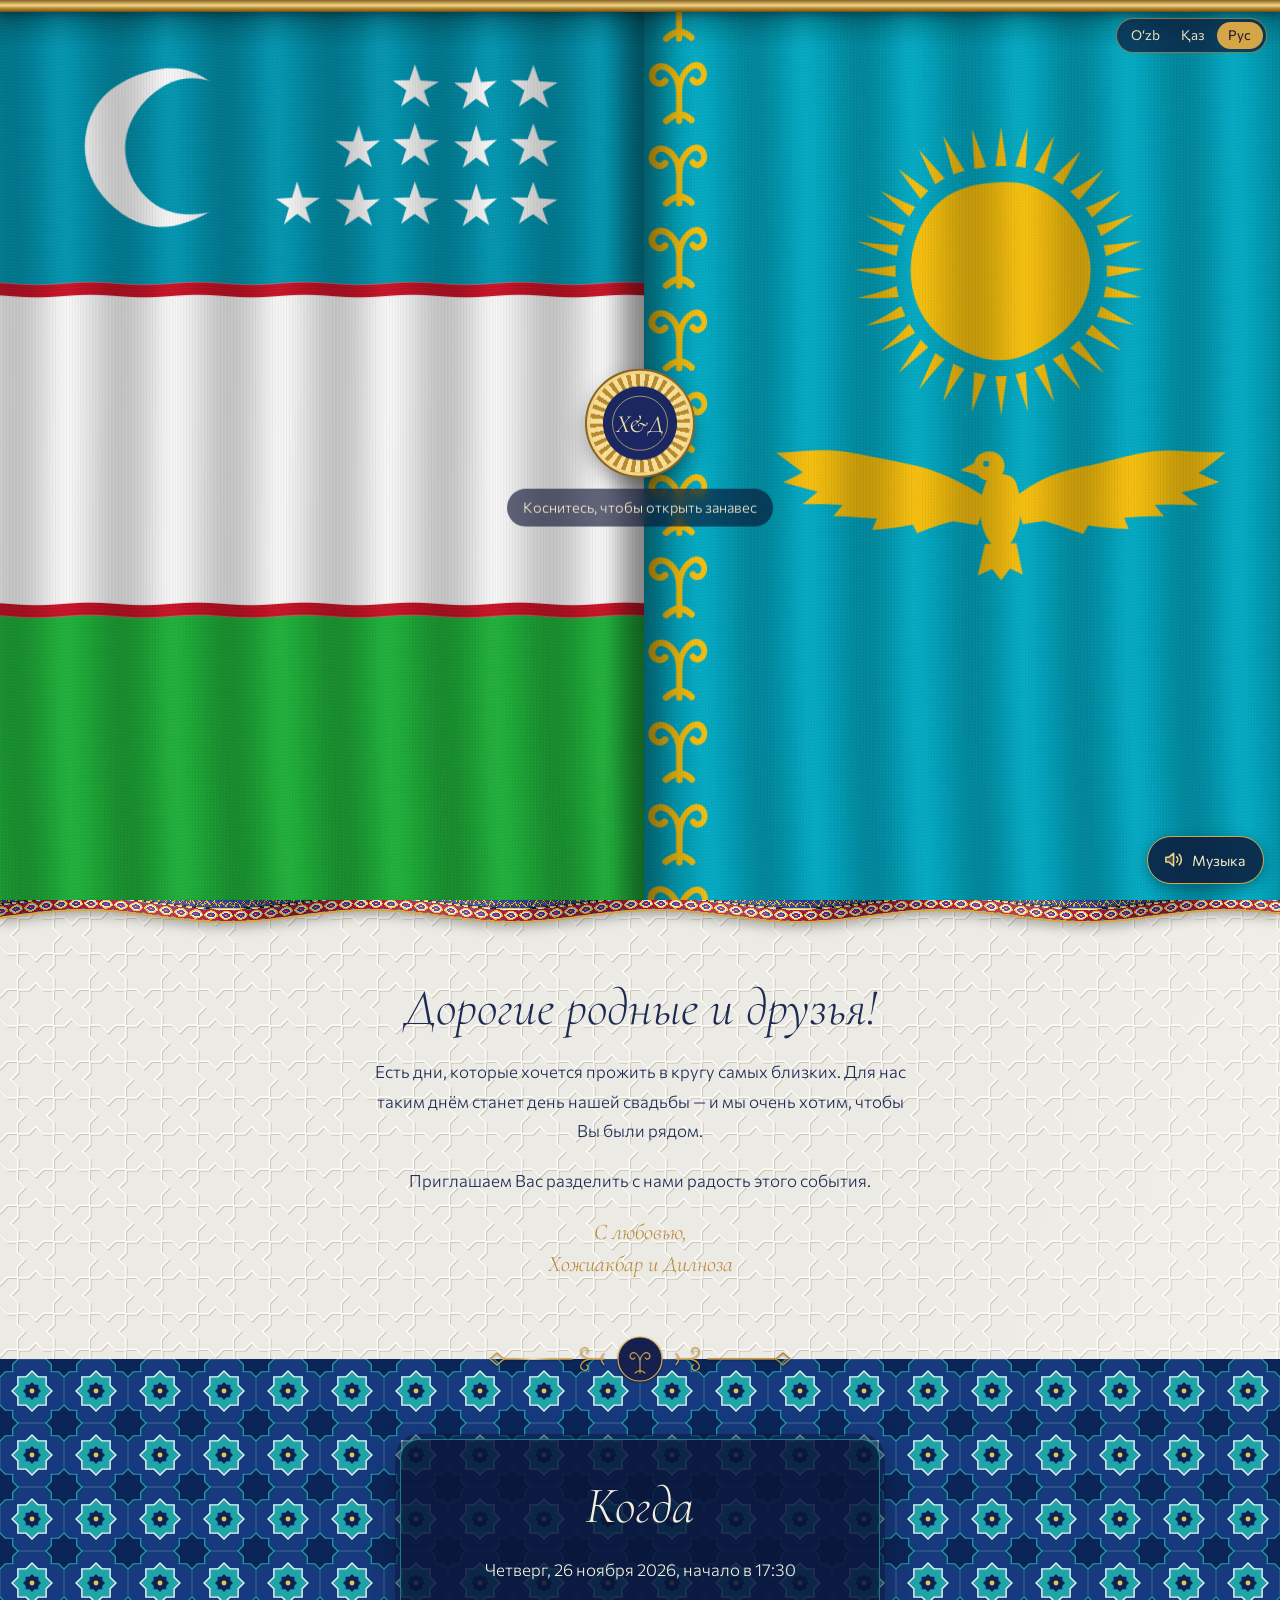
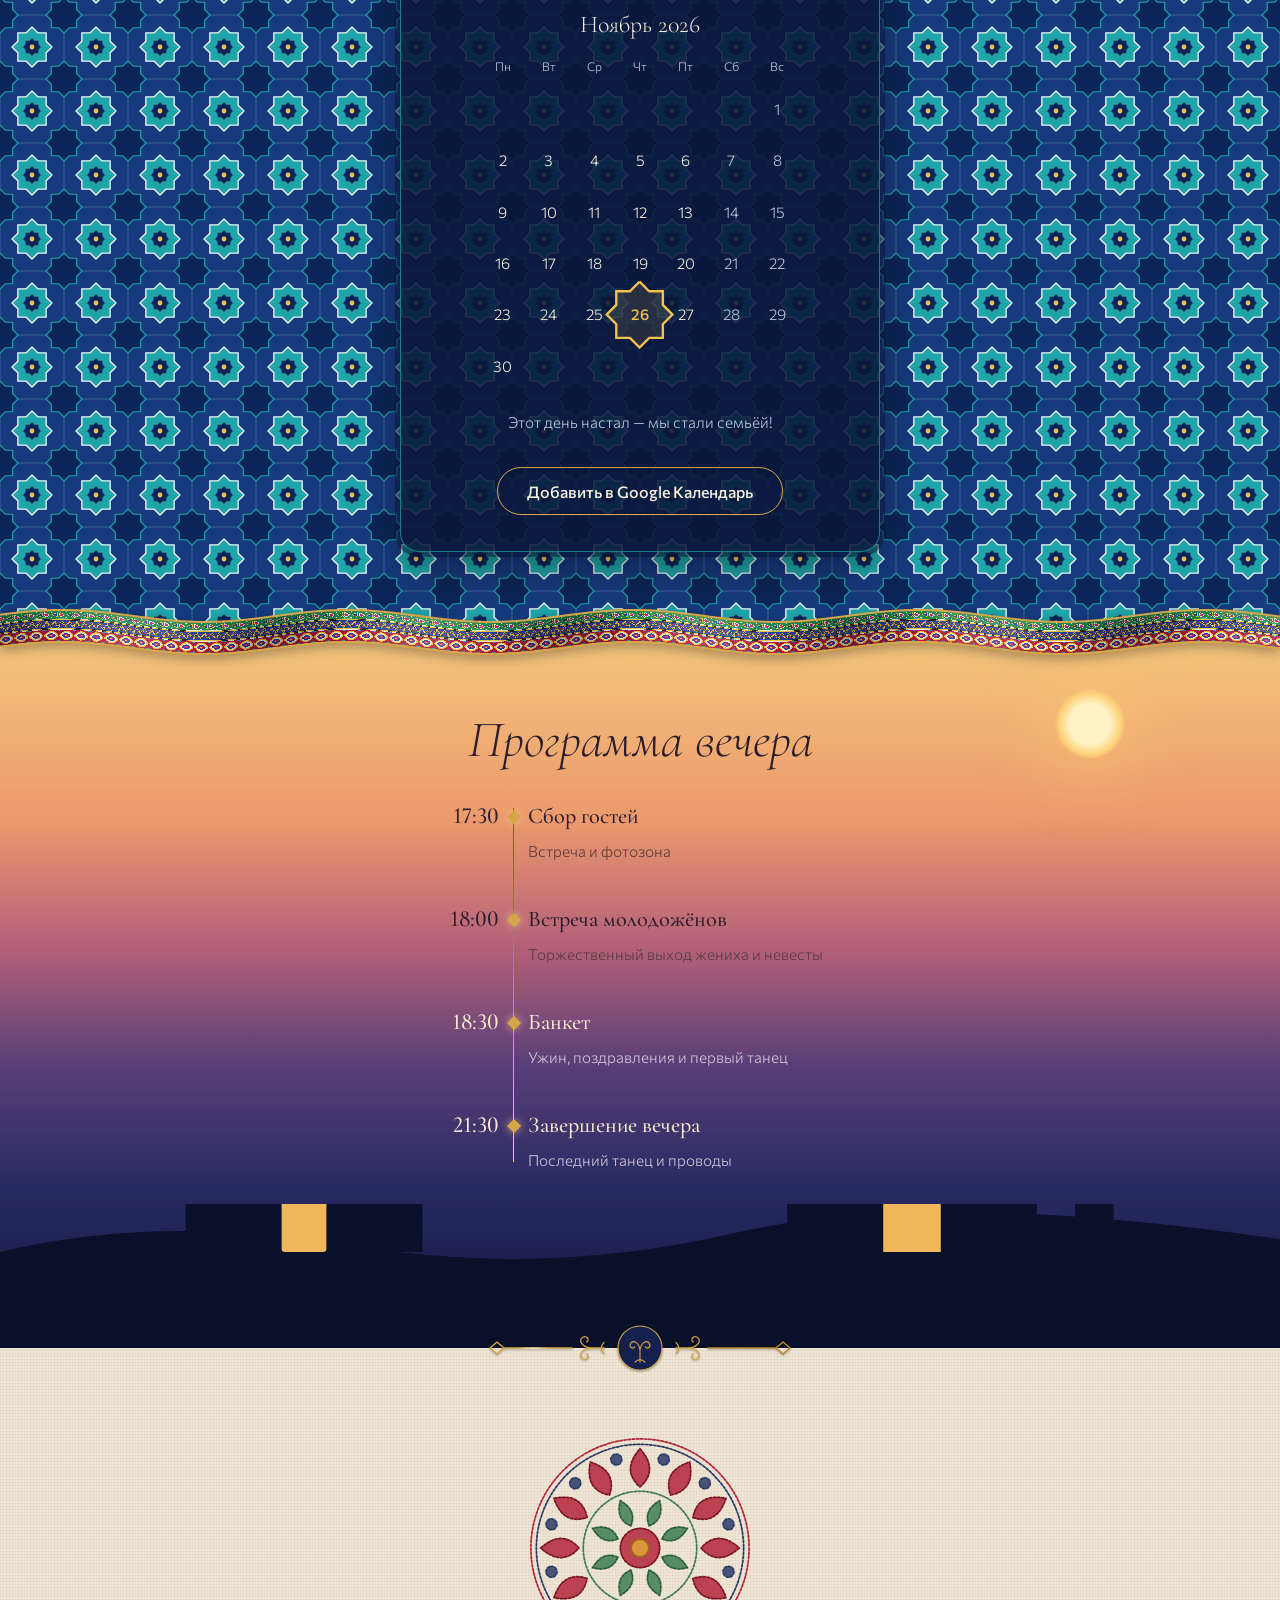
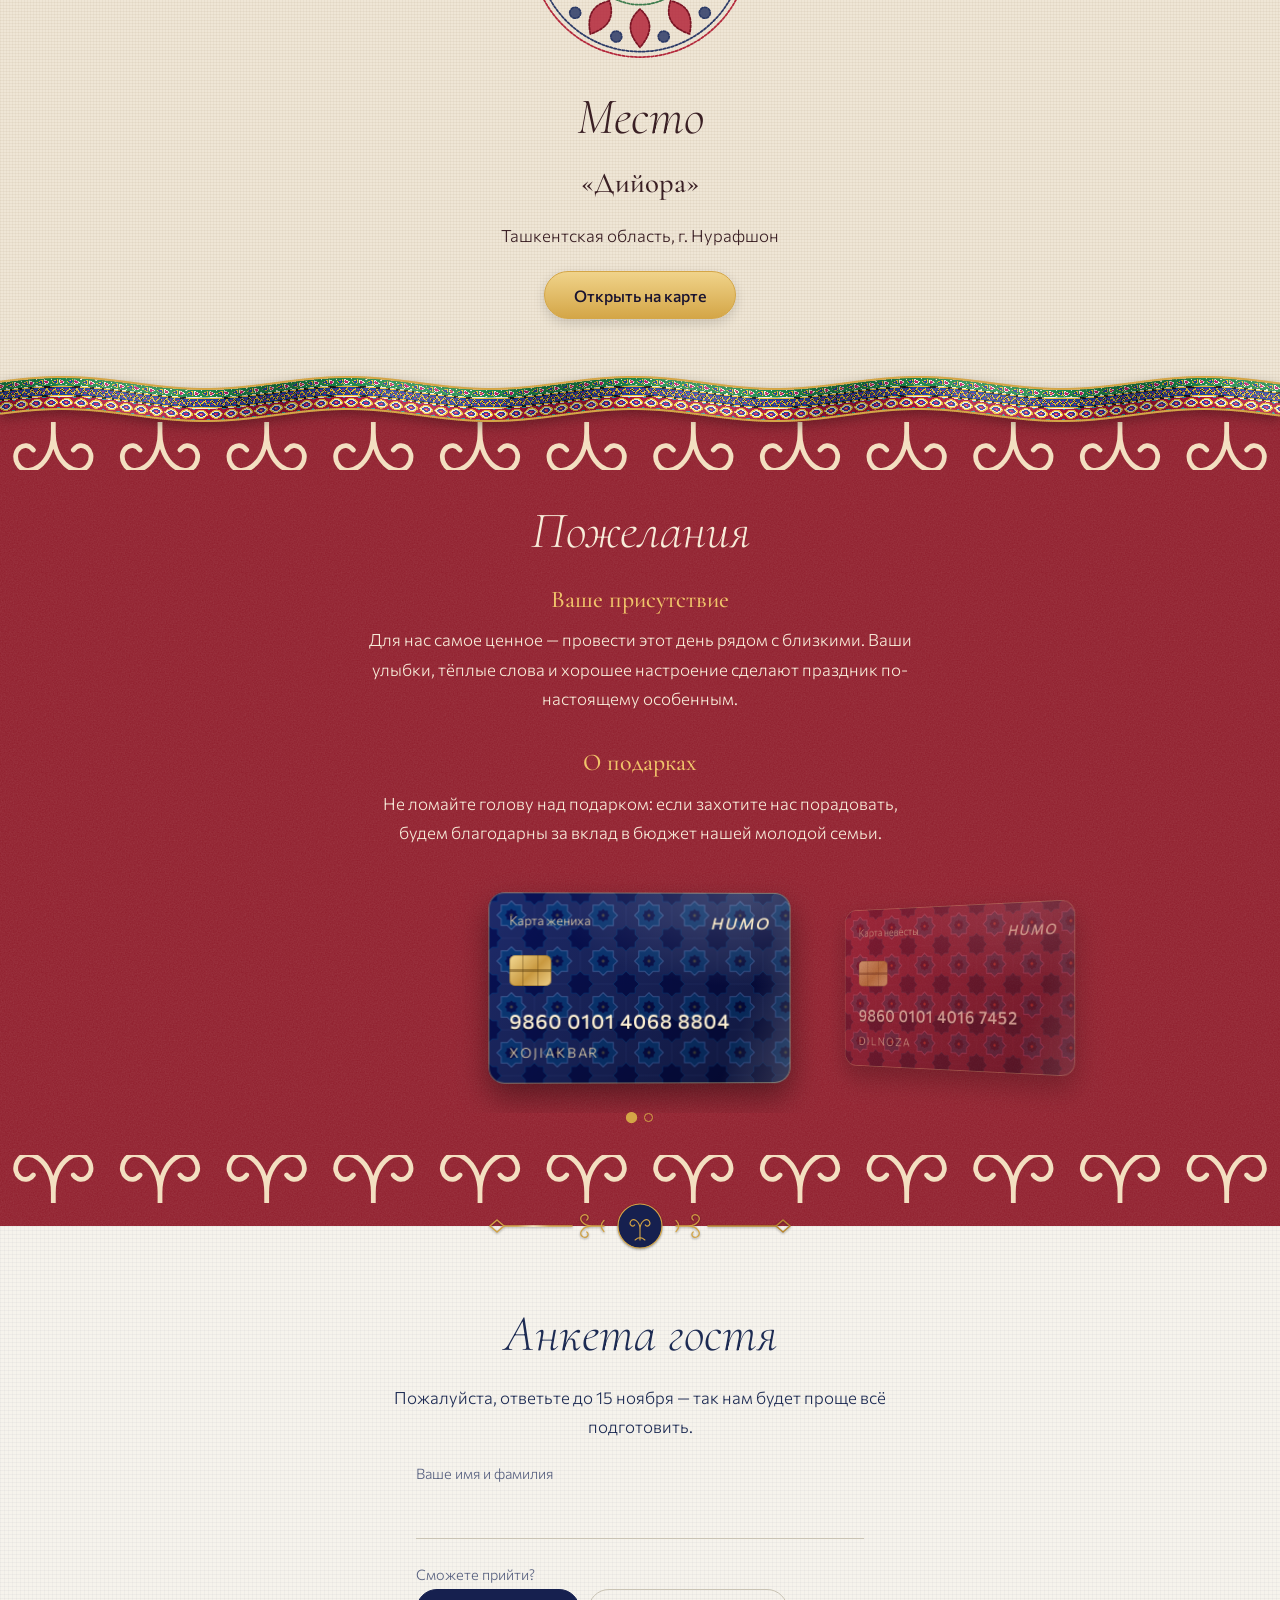
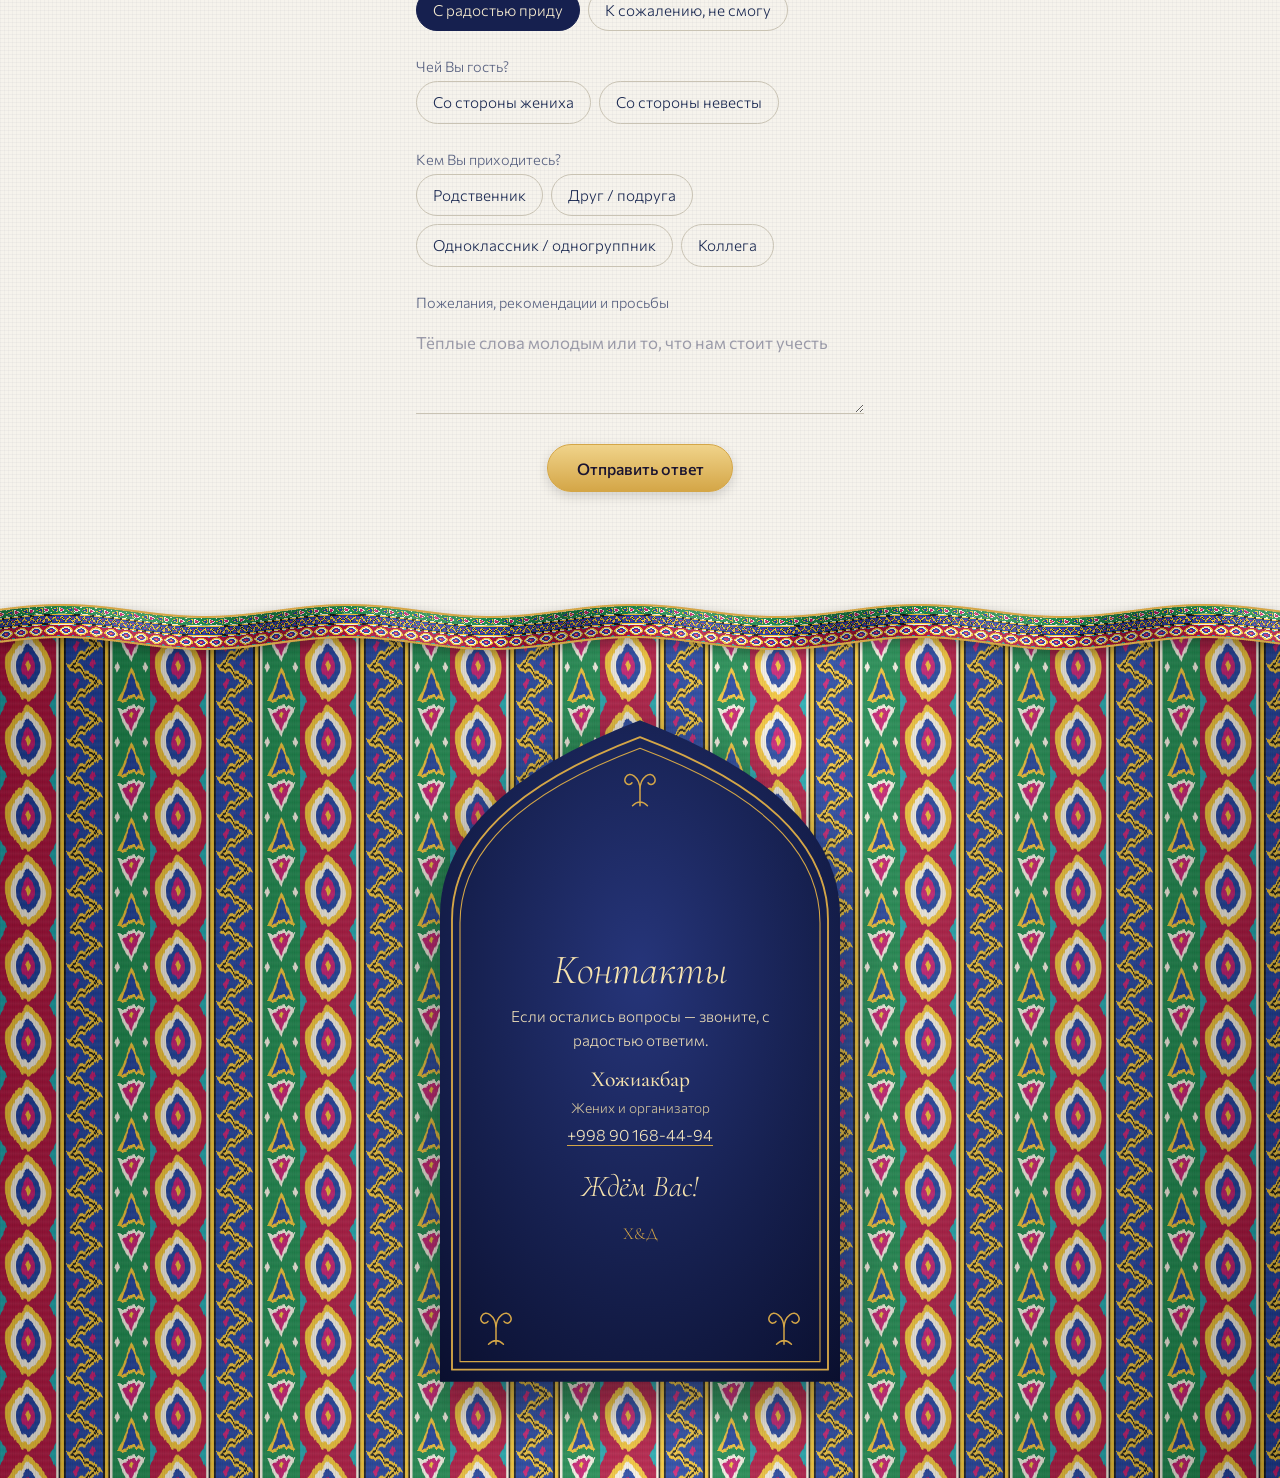
==== commit f5e7ea8d: "Карты для подарков: кошелёк со свайпом Две карты листаются свайпом с 3D-эффектом, точки-индикаторы, " ====
--- a/wedding-day/index.html
+++ b/wedding-day/index.html
@@ -167,8 +167,10 @@
       <div class="wish reveal">
         <h3 class="wish__title" data-i18n="giftsTitle"></h3>
         <p class="prose" data-i18n="giftsText"></p>
-        <ul class="cards" id="cards"></ul>
-        <p class="cards__hint" id="cardsHint" data-i18n="copyHint"></p>
+        <div class="wallet" id="wallet">
+          <ul class="cards" id="cards"></ul>
+          <div class="wallet__dots" id="cardDots"></div>
+        </div>
       </div>
       <div class="felt-border felt-border--bottom ink" aria-hidden="true"></div>
     </section>
--- a/wedding-day/css/style.css
+++ b/wedding-day/css/style.css
@@ -713,20 +713,43 @@
 }
 
 /* Карты для подарков — как настоящие банковские: чип, тиснёный номер, блик по пластику */
+/* кошелёк на всю ширину экрана: карты листаются свайпом и прилипают по центру */
+.wallet {
+  width: 100vw;
+  max-width: none;
+  margin: 1rem calc(50% - 50vw) 0;
+}
+
 .cards {
-  display: grid;
-  justify-items: center;
-  gap: 1.1rem;
-  width: 100%;
-  margin: 1.2rem auto 0;
+  display: flex;
+  gap: .5rem;
+  margin: 0;
+  padding: 1.4rem calc(50% - min(34vw, 9.5rem)) 1.8rem;
+  list-style: none;
+  overflow-x: auto;
+  scroll-snap-type: x mandatory;
+  scrollbar-width: none;
+  -webkit-overflow-scrolling: touch;
+  cursor: grab;
+}
+
+.cards::-webkit-scrollbar { display: none; }
+.cards[hidden] { display: none; }
+
+.wallet__dots { display: flex; justify-content: center; gap: .55rem; }
+
+.wallet__dot {
+  width: .55rem;
+  height: .55rem;
   padding: 0;
-  list-style: none;
-}
-
-.cards[hidden],
-.cards__hint[hidden] { display: none; }
-
-.cards__hint { margin-top: .7rem; font-size: .85rem; color: var(--soft); }
+  border: 1px solid var(--gold);
+  border-radius: 50%;
+  background: transparent;
+  cursor: pointer;
+  transition: background-color .25s ease, transform .25s ease;
+}
+
+.wallet__dot[aria-current="true"] { background: var(--gold); transform: scale(1.25); }
 
 .bank {
   --card-a: #1B2A6B;
@@ -735,8 +758,9 @@
   display: grid;
   grid-template-columns: 1fr auto;
   grid-template-rows: auto 1fr auto auto;
-  width: min(100%, 21rem);
+  flex: 0 0 min(68vw, 19rem);
   aspect-ratio: 85.6 / 54;
+  scroll-snap-align: center;
   padding: 6% 7% 6.5%;
   border-radius: 1rem;
   overflow: hidden;
@@ -748,8 +772,9 @@
     linear-gradient(135deg, var(--card-a), var(--card-b));
   background-blend-mode: normal, soft-light, normal;
   box-shadow: 0 14px 30px rgba(0, 0, 0, .4), inset 0 0 0 1px rgba(242, 212, 137, .45);
-  transform: perspective(900px) rotateX(4deg);
-  transition: transform .4s var(--ease-out);
+  opacity: var(--op, 1);
+  transform: perspective(900px) rotateY(var(--ry, 0deg)) scale(var(--sc, 1));
+  transition: transform .12s linear, opacity .12s linear;
 }
 
 .bank--bride { --card-a: #A3243B; --card-b: #4A0B1C; }
@@ -806,10 +831,10 @@
   background: transparent;
   color: #FFF4D6;
   font-family: var(--sans);
-  font-size: clamp(1.15rem, 5.6vw, 1.45rem);
+  font-size: clamp(.95rem, 4.3vw, 1.25rem);
   font-weight: 500;
   font-variant-numeric: tabular-nums;
-  letter-spacing: .09em;
+  letter-spacing: .05em;
   white-space: nowrap;
   text-shadow: 0 1px 0 rgba(0, 0, 0, .55), 0 -1px 0 rgba(255, 255, 255, .25);
   cursor: copy;
@@ -842,7 +867,7 @@
   transition: opacity .25s ease;
 }
 
-.bank.is-copied { transform: perspective(900px) rotateX(0) scale(.98); }
+.bank.is-copied { transform: perspective(900px) rotateY(var(--ry, 0deg)) scale(calc(var(--sc, 1) * .97)); }
 .bank.is-copied .bank__toast { opacity: 1; }
 
 /* Лён для анкеты */
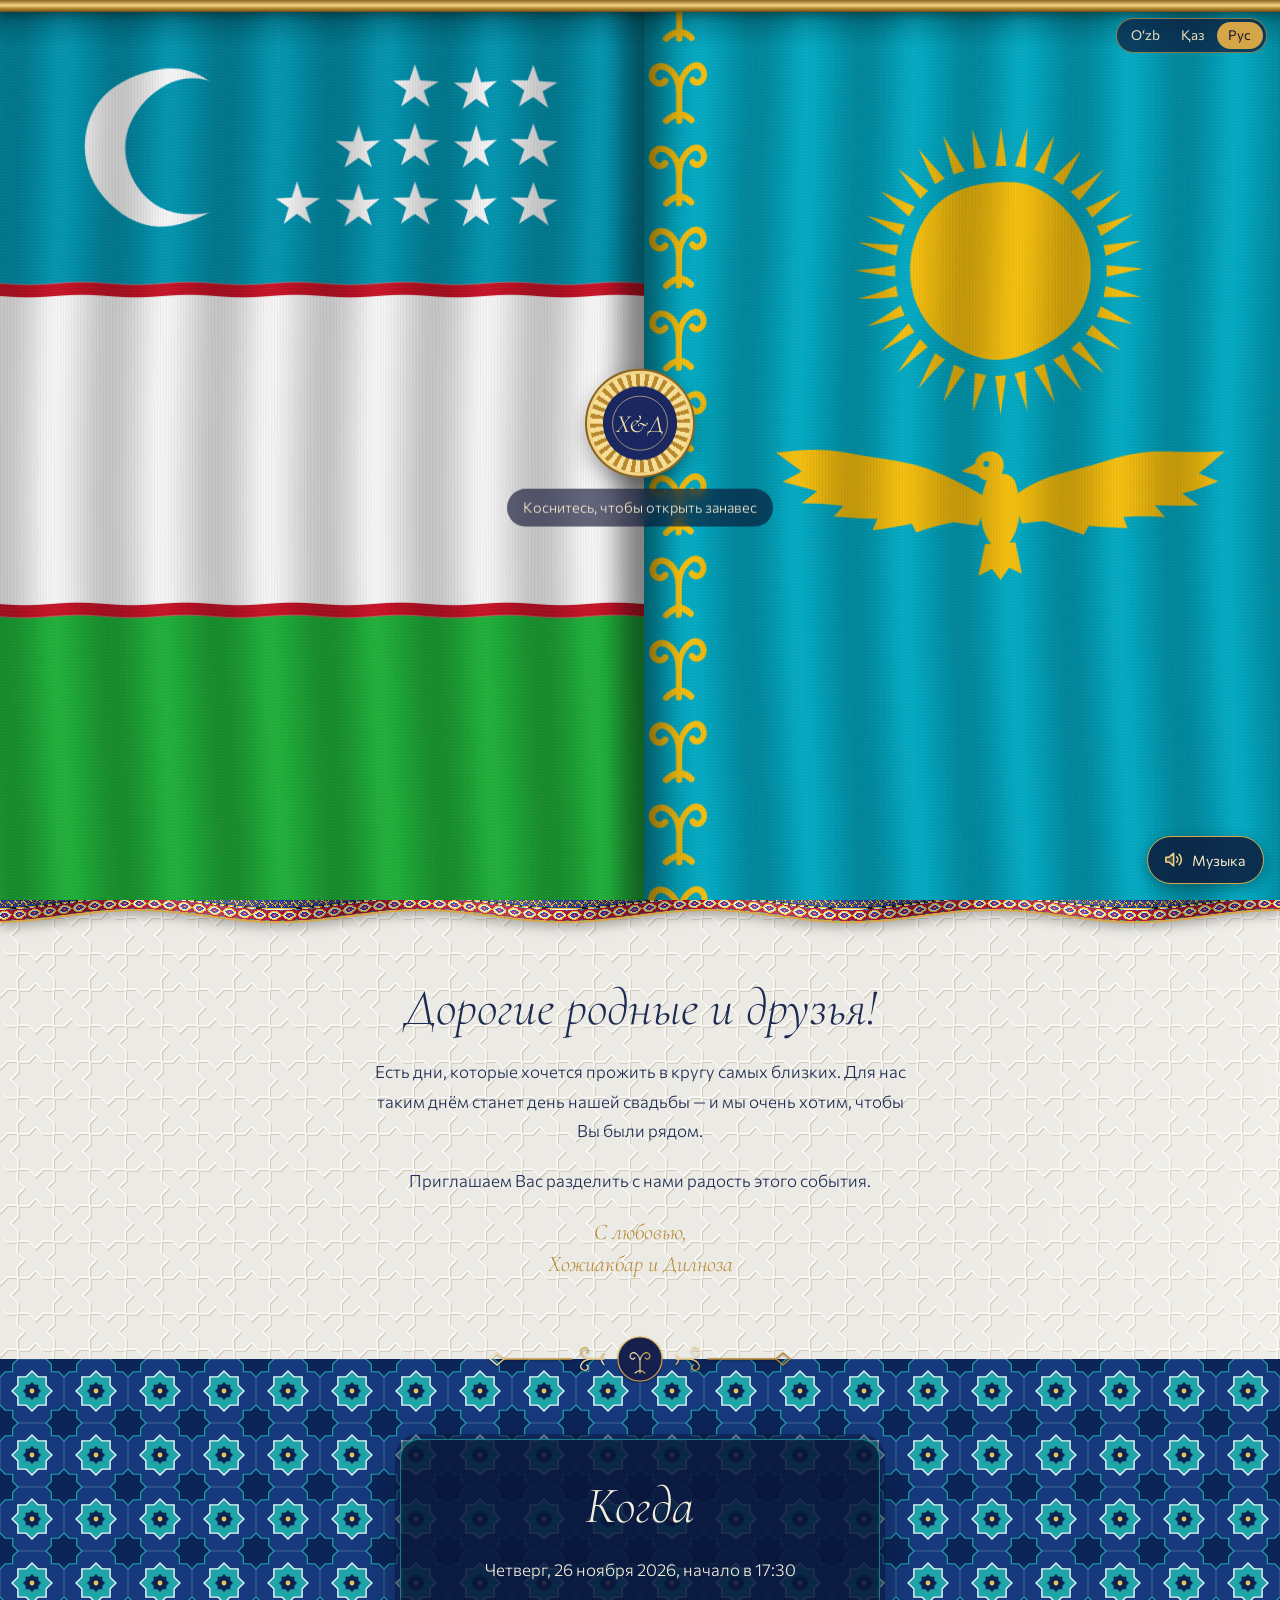
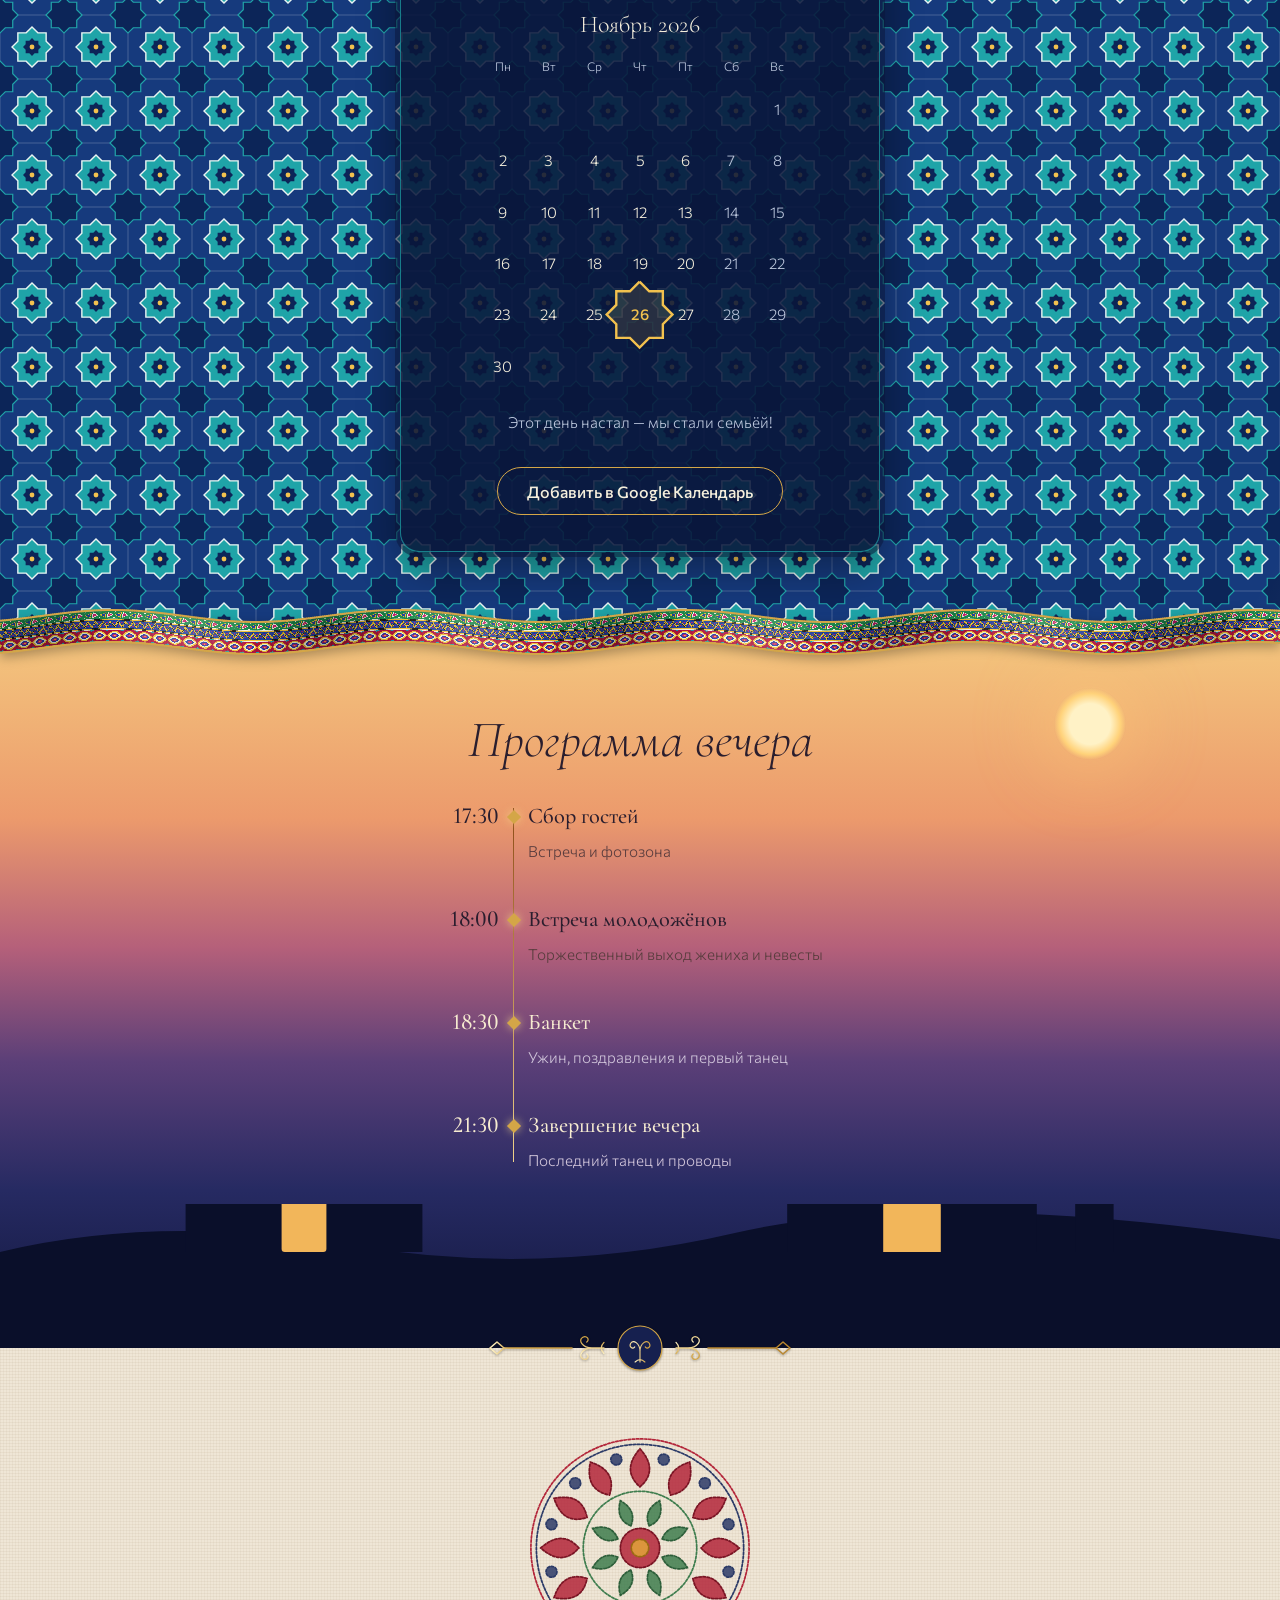
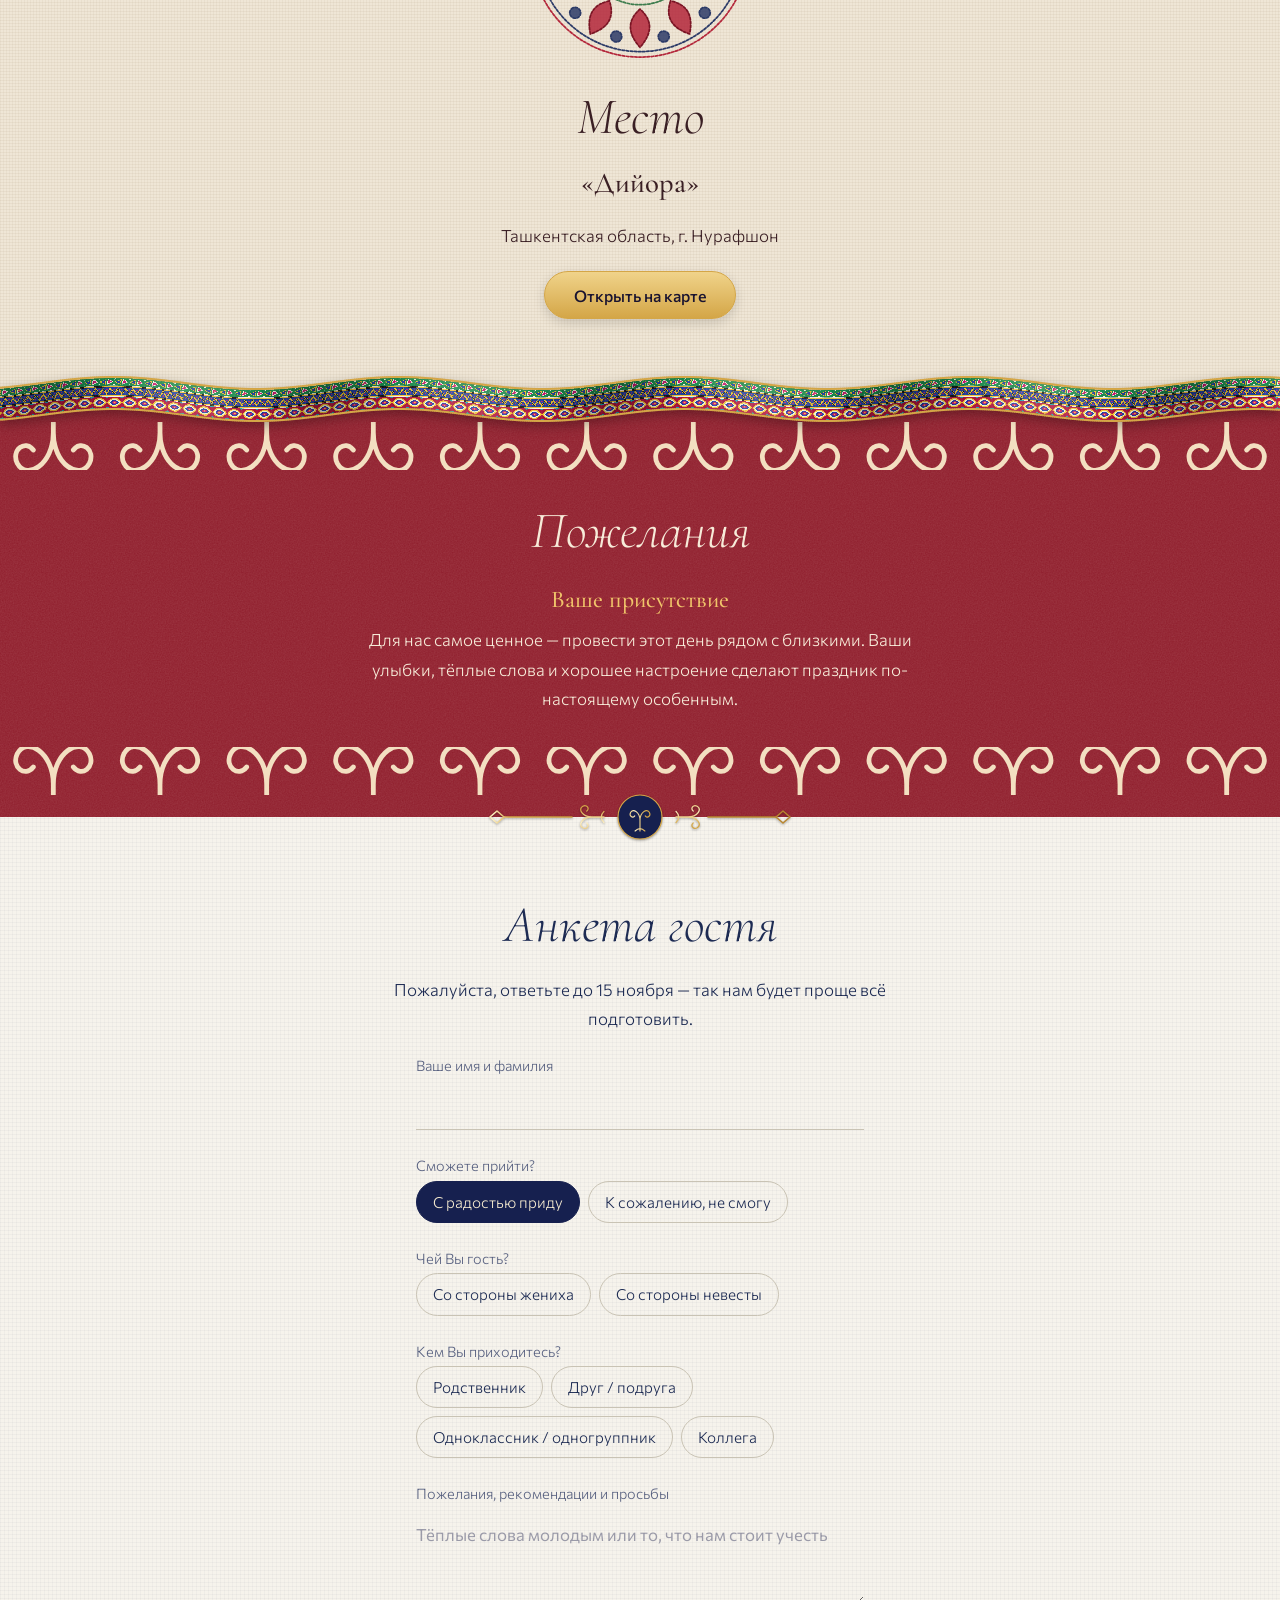
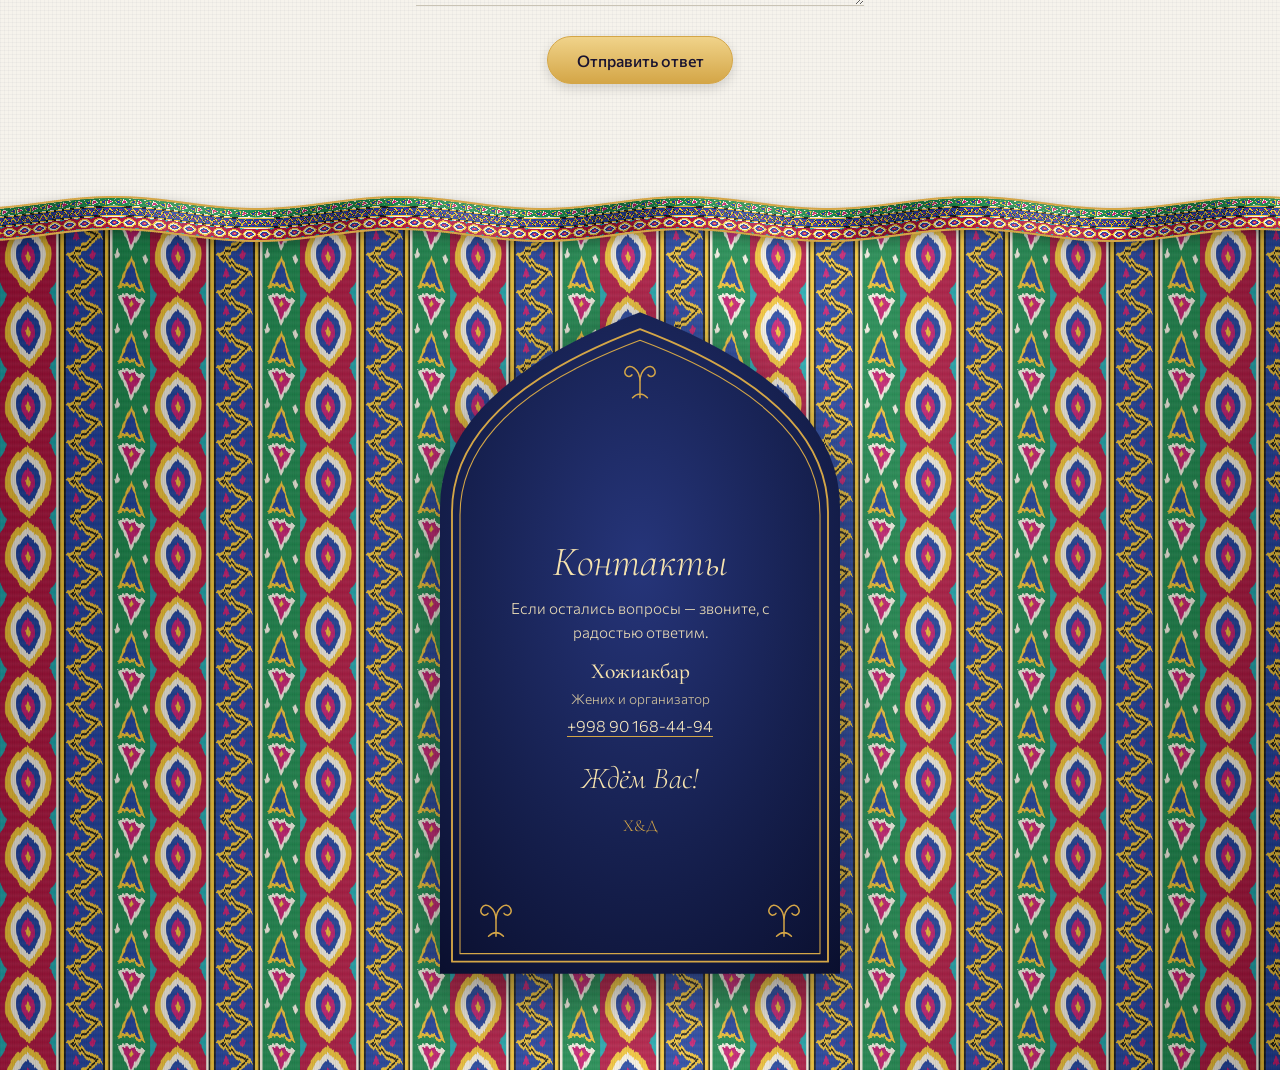
==== commit 2d6b9c5b: "Убраны карты для подарков и текст о подарках Co-Authored-By: Claude Opus 5.5 <noreply@anthropic.com>" ====
--- a/wedding-day/index.html
+++ b/wedding-day/index.html
@@ -164,14 +164,6 @@
         <h3 class="wish__title" data-i18n="presenceTitle"></h3>
         <p class="prose" data-i18n="presenceText"></p>
       </div>
-      <div class="wish reveal">
-        <h3 class="wish__title" data-i18n="giftsTitle"></h3>
-        <p class="prose" data-i18n="giftsText"></p>
-        <div class="wallet" id="wallet">
-          <ul class="cards" id="cards"></ul>
-          <div class="wallet__dots" id="cardDots"></div>
-        </div>
-      </div>
       <div class="felt-border felt-border--bottom ink" aria-hidden="true"></div>
     </section>
 
--- a/wedding-day/css/style.css
+++ b/wedding-day/css/style.css
@@ -712,164 +712,6 @@
   color: var(--accent);
 }
 
-/* Карты для подарков — как настоящие банковские: чип, тиснёный номер, блик по пластику */
-/* кошелёк на всю ширину экрана: карты листаются свайпом и прилипают по центру */
-.wallet {
-  width: 100vw;
-  max-width: none;
-  margin: 1rem calc(50% - 50vw) 0;
-}
-
-.cards {
-  display: flex;
-  gap: .5rem;
-  margin: 0;
-  padding: 1.4rem calc(50% - min(34vw, 9.5rem)) 1.8rem;
-  list-style: none;
-  overflow-x: auto;
-  scroll-snap-type: x mandatory;
-  scrollbar-width: none;
-  -webkit-overflow-scrolling: touch;
-  cursor: grab;
-}
-
-.cards::-webkit-scrollbar { display: none; }
-.cards[hidden] { display: none; }
-
-.wallet__dots { display: flex; justify-content: center; gap: .55rem; }
-
-.wallet__dot {
-  width: .55rem;
-  height: .55rem;
-  padding: 0;
-  border: 1px solid var(--gold);
-  border-radius: 50%;
-  background: transparent;
-  cursor: pointer;
-  transition: background-color .25s ease, transform .25s ease;
-}
-
-.wallet__dot[aria-current="true"] { background: var(--gold); transform: scale(1.25); }
-
-.bank {
-  --card-a: #1B2A6B;
-  --card-b: #0C1438;
-  position: relative;
-  display: grid;
-  grid-template-columns: 1fr auto;
-  grid-template-rows: auto 1fr auto auto;
-  flex: 0 0 min(68vw, 19rem);
-  aspect-ratio: 85.6 / 54;
-  scroll-snap-align: center;
-  padding: 6% 7% 6.5%;
-  border-radius: 1rem;
-  overflow: hidden;
-  color: #F6E9C8;
-  text-align: left;
-  background:
-    radial-gradient(120% 90% at 85% 0%, rgba(255, 255, 255, .18), transparent 55%),
-    var(--tiles) 0 0 / 46px 46px,
-    linear-gradient(135deg, var(--card-a), var(--card-b));
-  background-blend-mode: normal, soft-light, normal;
-  box-shadow: 0 14px 30px rgba(0, 0, 0, .4), inset 0 0 0 1px rgba(242, 212, 137, .45);
-  opacity: var(--op, 1);
-  transform: perspective(900px) rotateY(var(--ry, 0deg)) scale(var(--sc, 1));
-  transition: transform .12s linear, opacity .12s linear;
-}
-
-.bank--bride { --card-a: #A3243B; --card-b: #4A0B1C; }
-
-/* блик, который иногда пробегает по пластику */
-.bank::after {
-  content: "";
-  position: absolute;
-  inset: 0;
-  background: linear-gradient(110deg, transparent 35%, rgba(255, 255, 255, .28) 48%, transparent 60%);
-  background-size: 260% 100%;
-  animation: card-shine 6s ease-in-out infinite;
-  pointer-events: none;
-}
-
-.bank--bride::after { animation-delay: 3s; }
-
-@keyframes card-shine {
-  0%, 55% { background-position: 130% 0; }
-  85%, 100% { background-position: -30% 0; }
-}
-
-.bank__owner { font-size: .8rem; color: #E8D7AE; }
-
-.bank__brand {
-  font-family: var(--sans);
-  font-size: 1rem;
-  font-weight: 500;
-  font-style: italic;
-  letter-spacing: .12em;
-  color: #F6E9C8;
-}
-
-.bank__chip {
-  grid-column: 1;
-  align-self: center;
-  width: 2.6rem;
-  height: 1.95rem;
-  border-radius: .35rem;
-  background:
-    linear-gradient(90deg, transparent 32%, rgba(90, 60, 10, .45) 32% 34%, transparent 34% 66%, rgba(90, 60, 10, .45) 66% 68%, transparent 68%),
-    linear-gradient(0deg, transparent 45%, rgba(90, 60, 10, .45) 45% 55%, transparent 55%),
-    linear-gradient(135deg, #F6DE96, #C99A3E 55%, #F0D38A);
-  box-shadow: inset 0 0 0 1px rgba(90, 60, 10, .35);
-}
-
-.bank__number {
-  grid-column: 1 / -1;
-  justify-self: start;
-  margin: 0 -.4rem;
-  padding: .25rem .4rem;
-  border: 0;
-  border-radius: .4rem;
-  background: transparent;
-  color: #FFF4D6;
-  font-family: var(--sans);
-  font-size: clamp(.95rem, 4.3vw, 1.25rem);
-  font-weight: 500;
-  font-variant-numeric: tabular-nums;
-  letter-spacing: .05em;
-  white-space: nowrap;
-  text-shadow: 0 1px 0 rgba(0, 0, 0, .55), 0 -1px 0 rgba(255, 255, 255, .25);
-  cursor: copy;
-  transition: background-color .2s ease;
-}
-
-.bank__number:hover { background: rgba(255, 255, 255, .1); }
-
-.bank__holder {
-  grid-column: 1 / -1;
-  margin-top: .35rem;
-  font-size: .85rem;
-  letter-spacing: .14em;
-  color: #E8D7AE;
-}
-
-.bank__toast {
-  position: absolute;
-  inset: 0;
-  z-index: 1;
-  display: grid;
-  place-items: center;
-  background: rgba(10, 16, 48, .72);
-  color: #F6E3AE;
-  font-family: var(--serif);
-  font-size: 1.6rem;
-  font-style: italic;
-  opacity: 0;
-  pointer-events: none;
-  transition: opacity .25s ease;
-}
-
-.bank.is-copied { transform: perspective(900px) rotateY(var(--ry, 0deg)) scale(calc(var(--sc, 1) * .97)); }
-.bank.is-copied .bank__toast { opacity: 1; }
-
 /* Лён для анкеты */
 .block--linen {
   background-color: #F6F3EC;
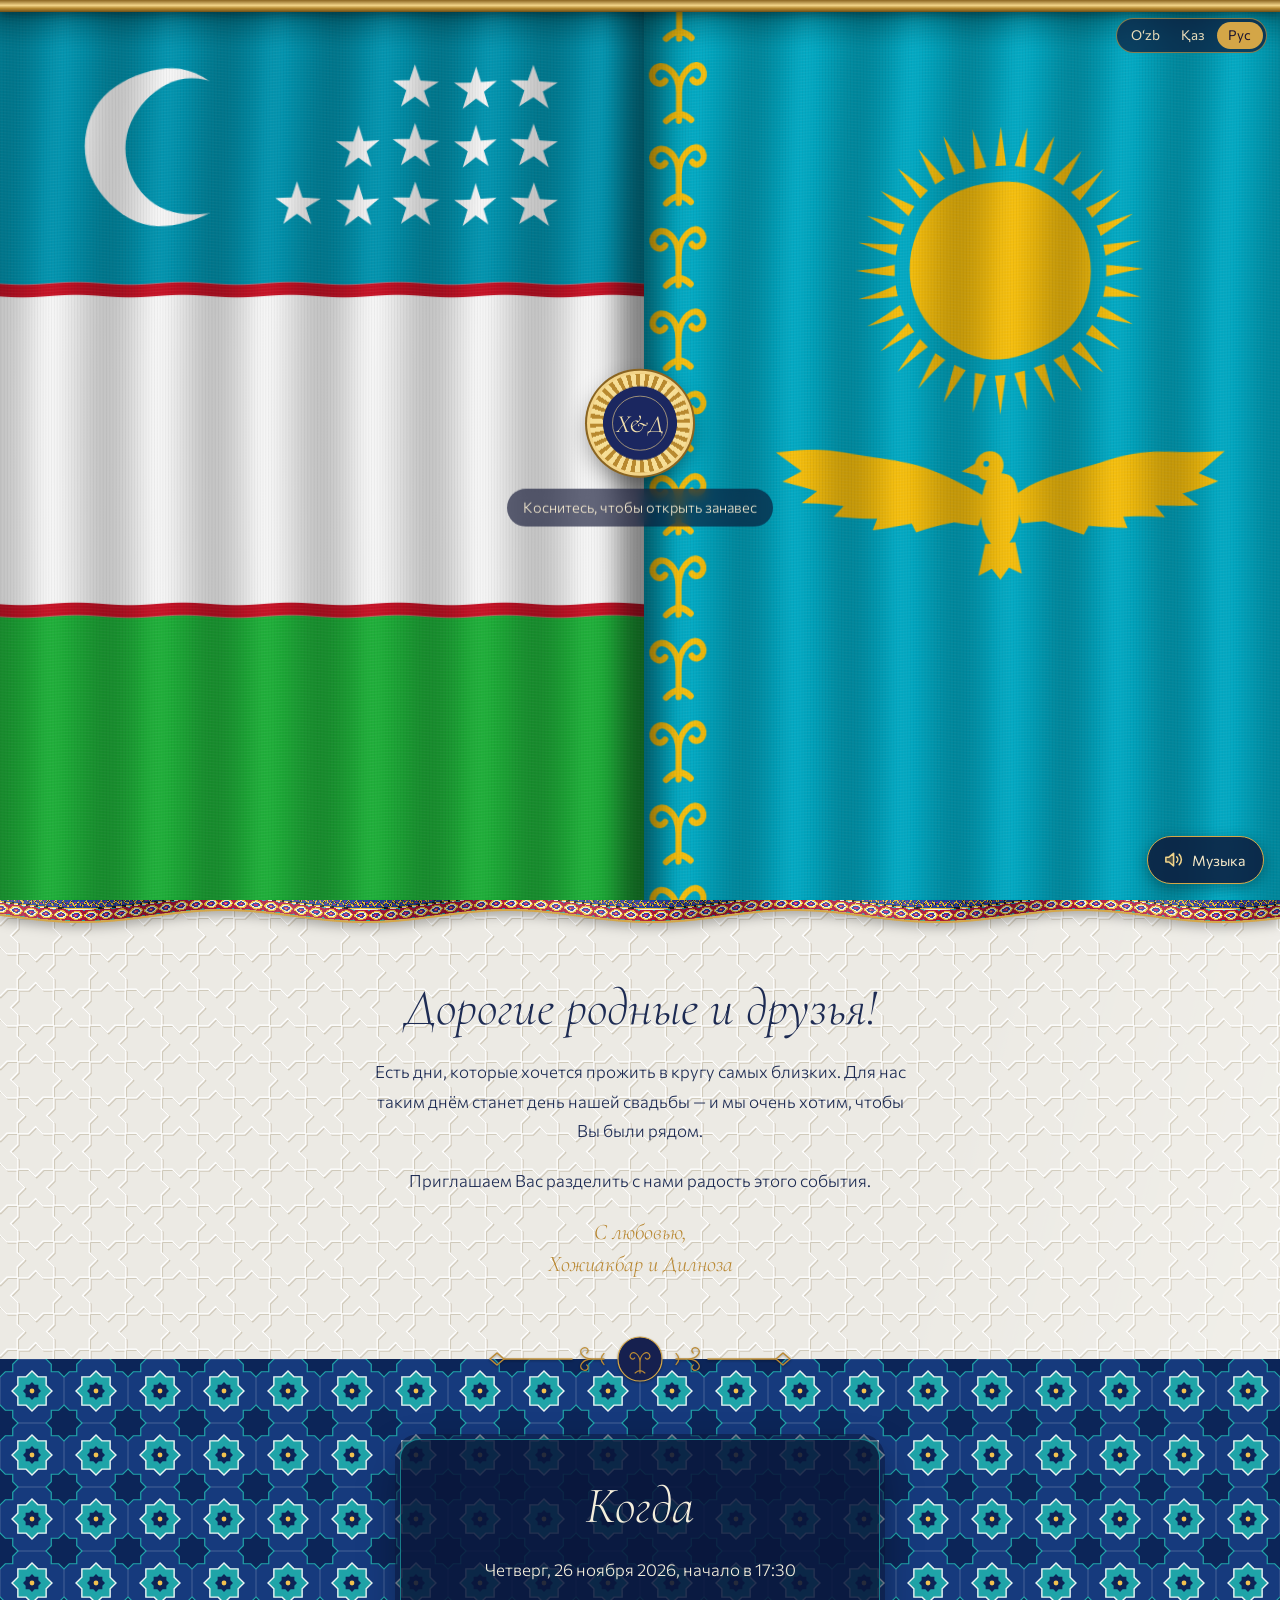
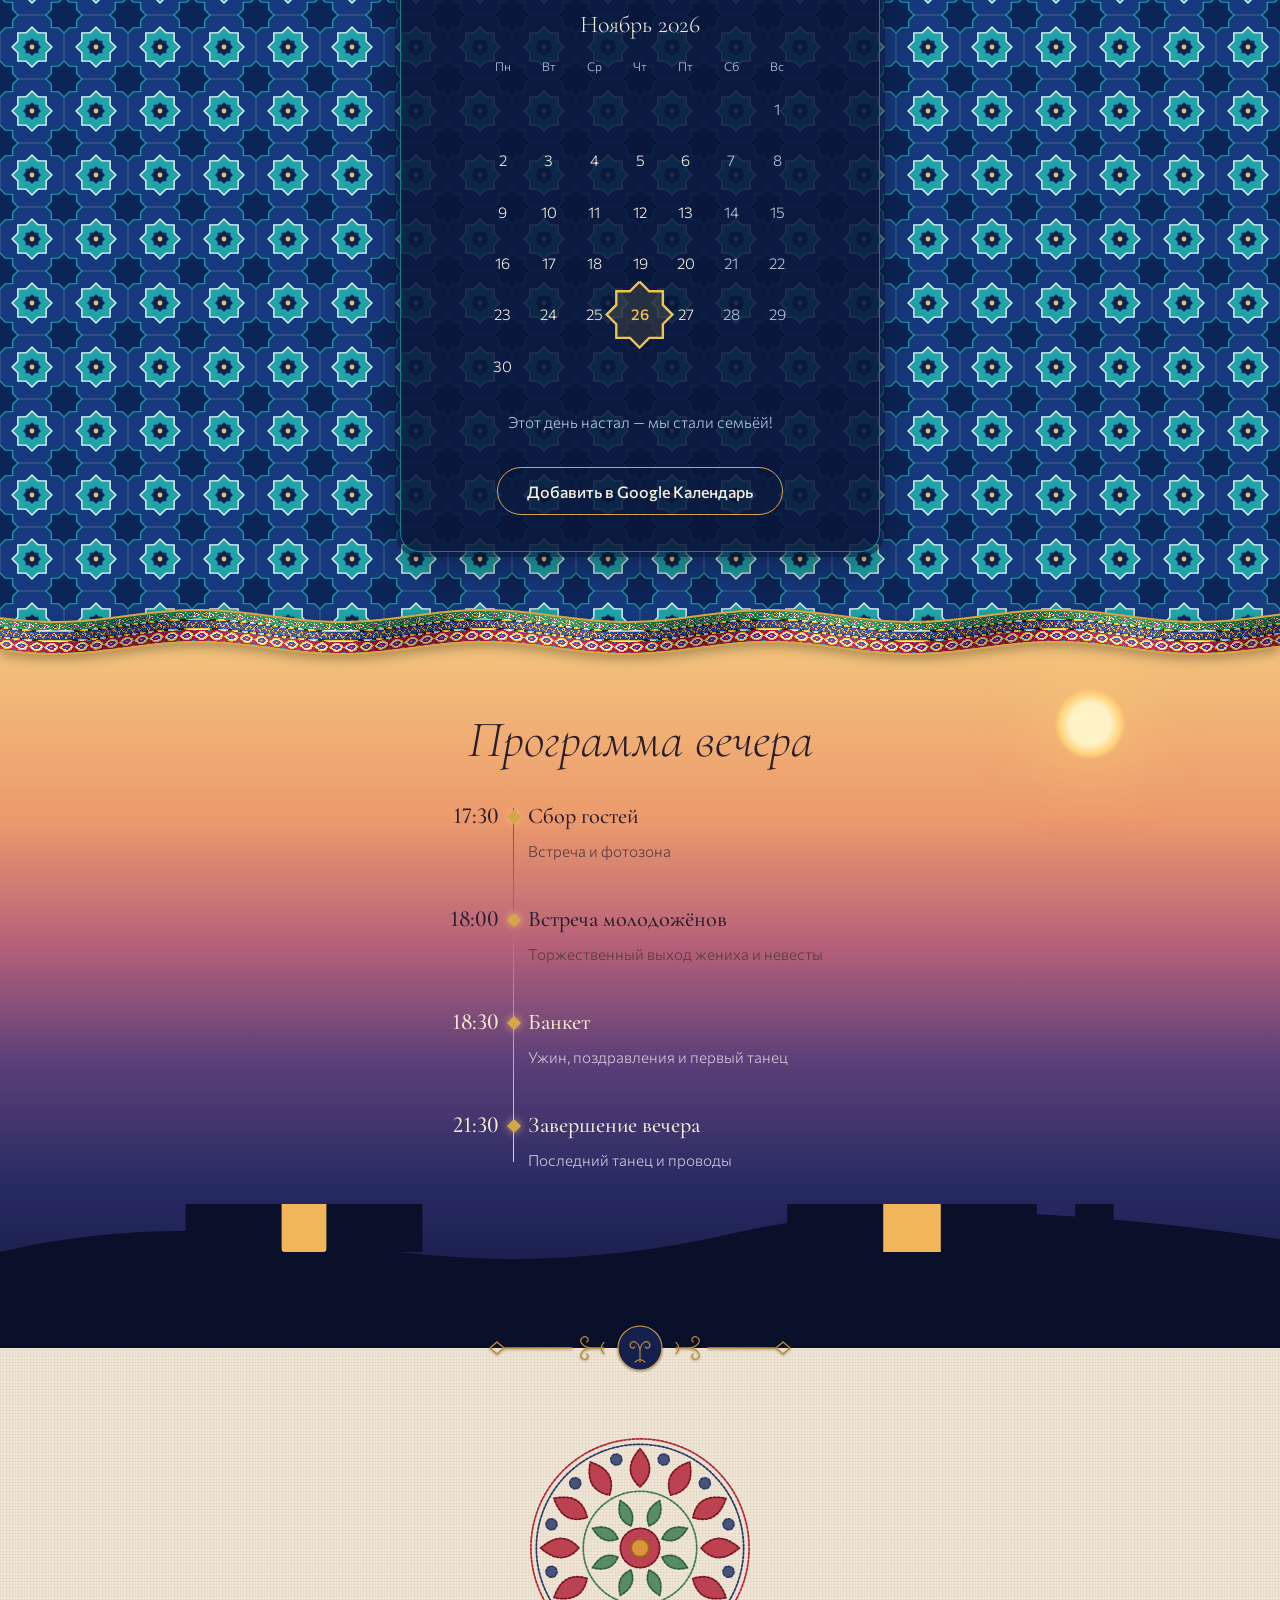
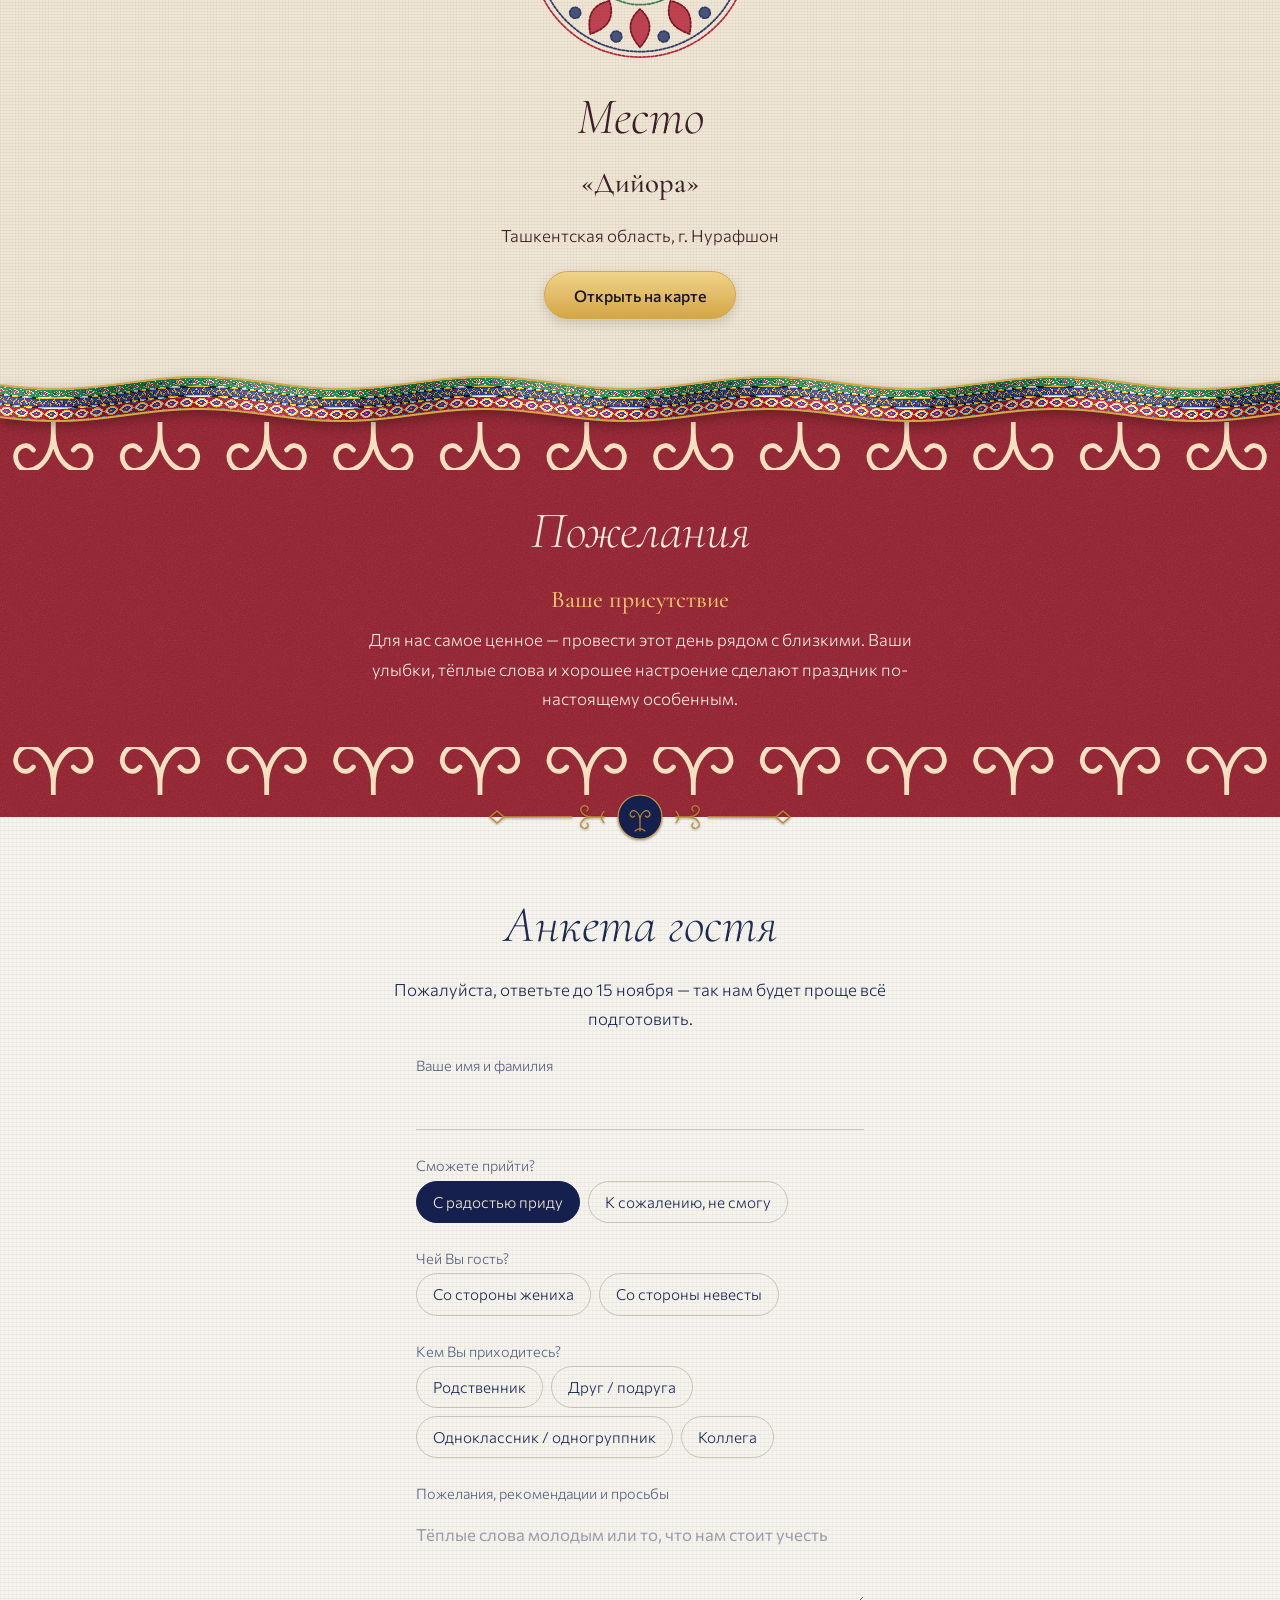
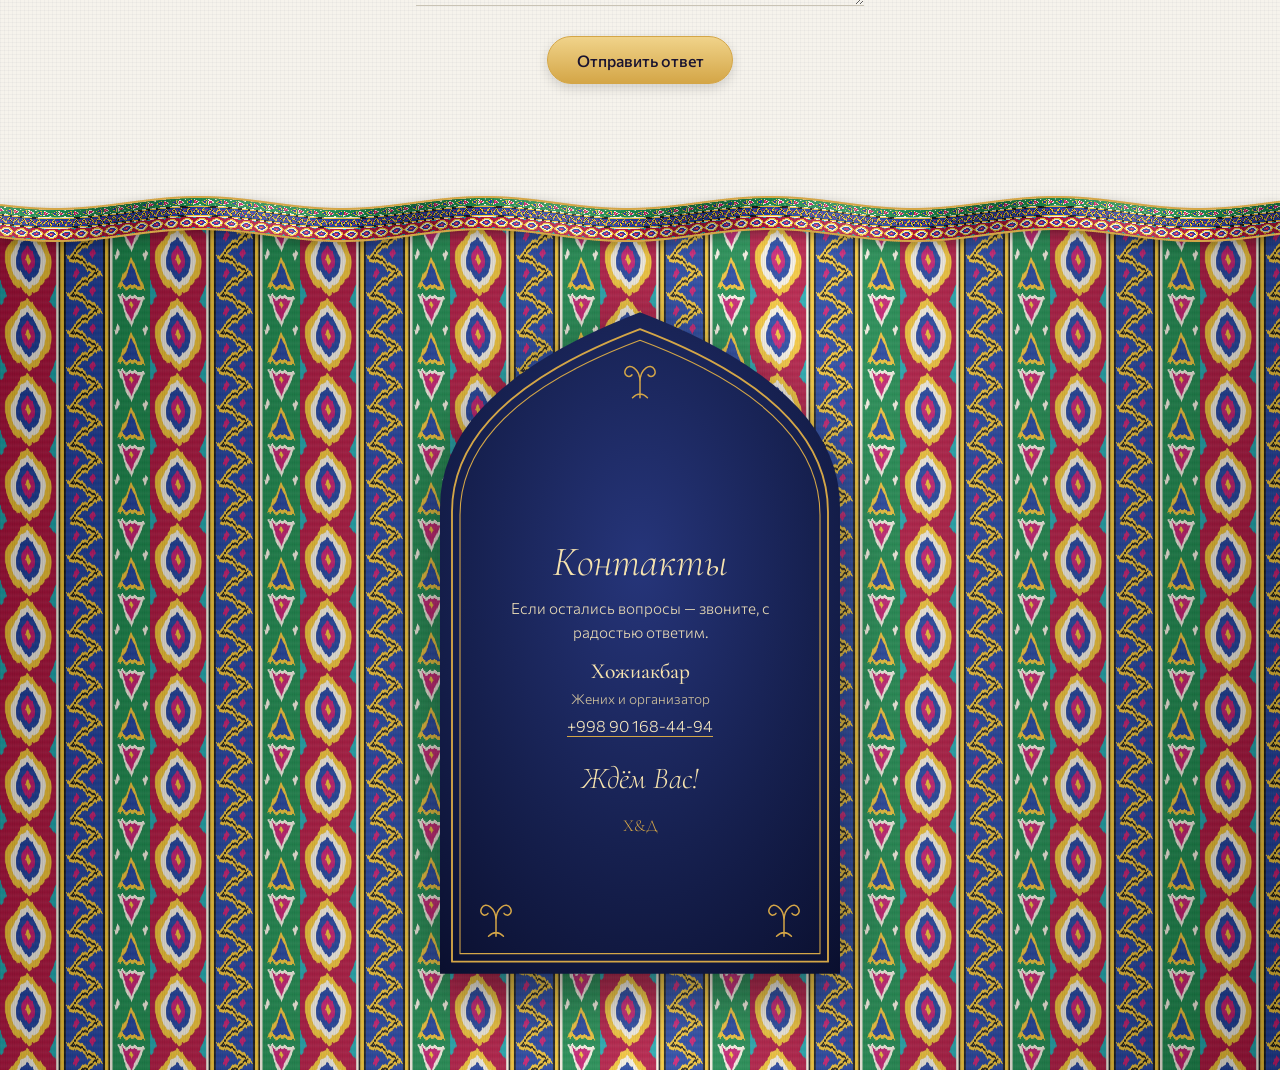
==== commit b8beaae9: "Заметная подсказка «Листать дальше» на первом экране Co-Authored-By: Claude Opus 5.5 <noreply@anthro" ====
--- a/wedding-day/index.html
+++ b/wedding-day/index.html
@@ -72,7 +72,10 @@
           <p class="hero__city" data-bind="city"></p>
         </div>
       </div>
-      <a class="hero__scroll" href="#invite" data-i18n-aria="scrollMore"><span></span></a>
+      <a class="hero__scroll" id="heroScroll" href="#invite" data-i18n-aria="scrollMore">
+        <span class="hero__scroll-text" data-i18n="scrollMore"></span>
+        <svg class="hero__scroll-arrow" viewBox="0 0 24 24" aria-hidden="true"><path d="M6 9.5l6 6 6-6"/></svg>
+      </a>
     </header>
 
     <div class="divider divider--ribbon" aria-hidden="true"></div>
--- a/wedding-day/css/style.css
+++ b/wedding-day/css/style.css
@@ -298,7 +298,7 @@
   place-items: center;
   min-height: 100vh;
   min-height: 100svh;
-  padding: 4.5rem 1rem 4rem;
+  padding: 4.5rem 1rem 7rem;
   overflow: hidden;
   background: #8E1031;
 }
@@ -395,28 +395,64 @@
 
 @keyframes amp-in { to { opacity: 1; transform: none; } }
 
+/* Подсказка «листайте вниз»: появляется после имён и даты, исчезает при прокрутке */
 .hero__scroll {
-  position: absolute;
-  bottom: 1.6rem;
+  position: fixed;
+  /* выше кнопки музыки, чтобы на узких экранах они не наезжали друг на друга */
+  bottom: calc(4.9rem + env(safe-area-inset-bottom));
   left: 50%;
-  width: 1px;
-  height: 2.6rem;
-  overflow: hidden;
-  transform: translateX(-50%);
-}
-
-.hero__scroll::after { content: ""; position: absolute; inset: -.75rem; }
-
-.hero__scroll span {
-  position: absolute;
-  inset: 0;
-  background: var(--gold-light);
-  animation: scroll-line 2.4s ease-in-out infinite;
-}
-
-@keyframes scroll-line {
-  0% { transform: translateY(-100%); }
-  60%, 100% { transform: translateY(100%); }
+  z-index: 2;
+  display: flex;
+  flex-direction: column;
+  align-items: center;
+  gap: .1rem;
+  padding: .6rem 1.2rem .35rem;
+  border: 1px solid var(--gold);
+  border-radius: 999px;
+  background: rgba(14, 21, 56, .85);
+  box-shadow: 0 8px 20px rgba(0, 0, 0, .35);
+  color: var(--gold-light);
+  white-space: nowrap;
+  text-decoration: none;
+  opacity: 0;
+  pointer-events: none;
+  transform: translate(-50%, .6rem);
+  transition: opacity .8s ease, transform .8s var(--ease-out);
+}
+
+.hero.is-in .hero__scroll {
+  opacity: 1;
+  pointer-events: auto;
+  transform: translate(-50%, 0);
+  transition-delay: 4.3s;
+}
+
+.hero.is-in .hero__scroll.is-hidden {
+  opacity: 0;
+  pointer-events: none;
+  transition-delay: 0s;
+}
+
+.hero__scroll-text {
+  font-size: .78rem;
+  letter-spacing: .12em;
+  text-transform: uppercase;
+}
+
+.hero__scroll-arrow {
+  width: 1.6rem;
+  height: 1.6rem;
+  fill: none;
+  stroke: var(--gold-light);
+  stroke-width: 2;
+  stroke-linecap: round;
+  stroke-linejoin: round;
+  animation: scroll-bob 1.8s ease-in-out infinite;
+}
+
+@keyframes scroll-bob {
+  0%, 100% { transform: translateY(0); }
+  50% { transform: translateY(.3rem); }
 }
 
 /* ---------- Разделители ---------- */
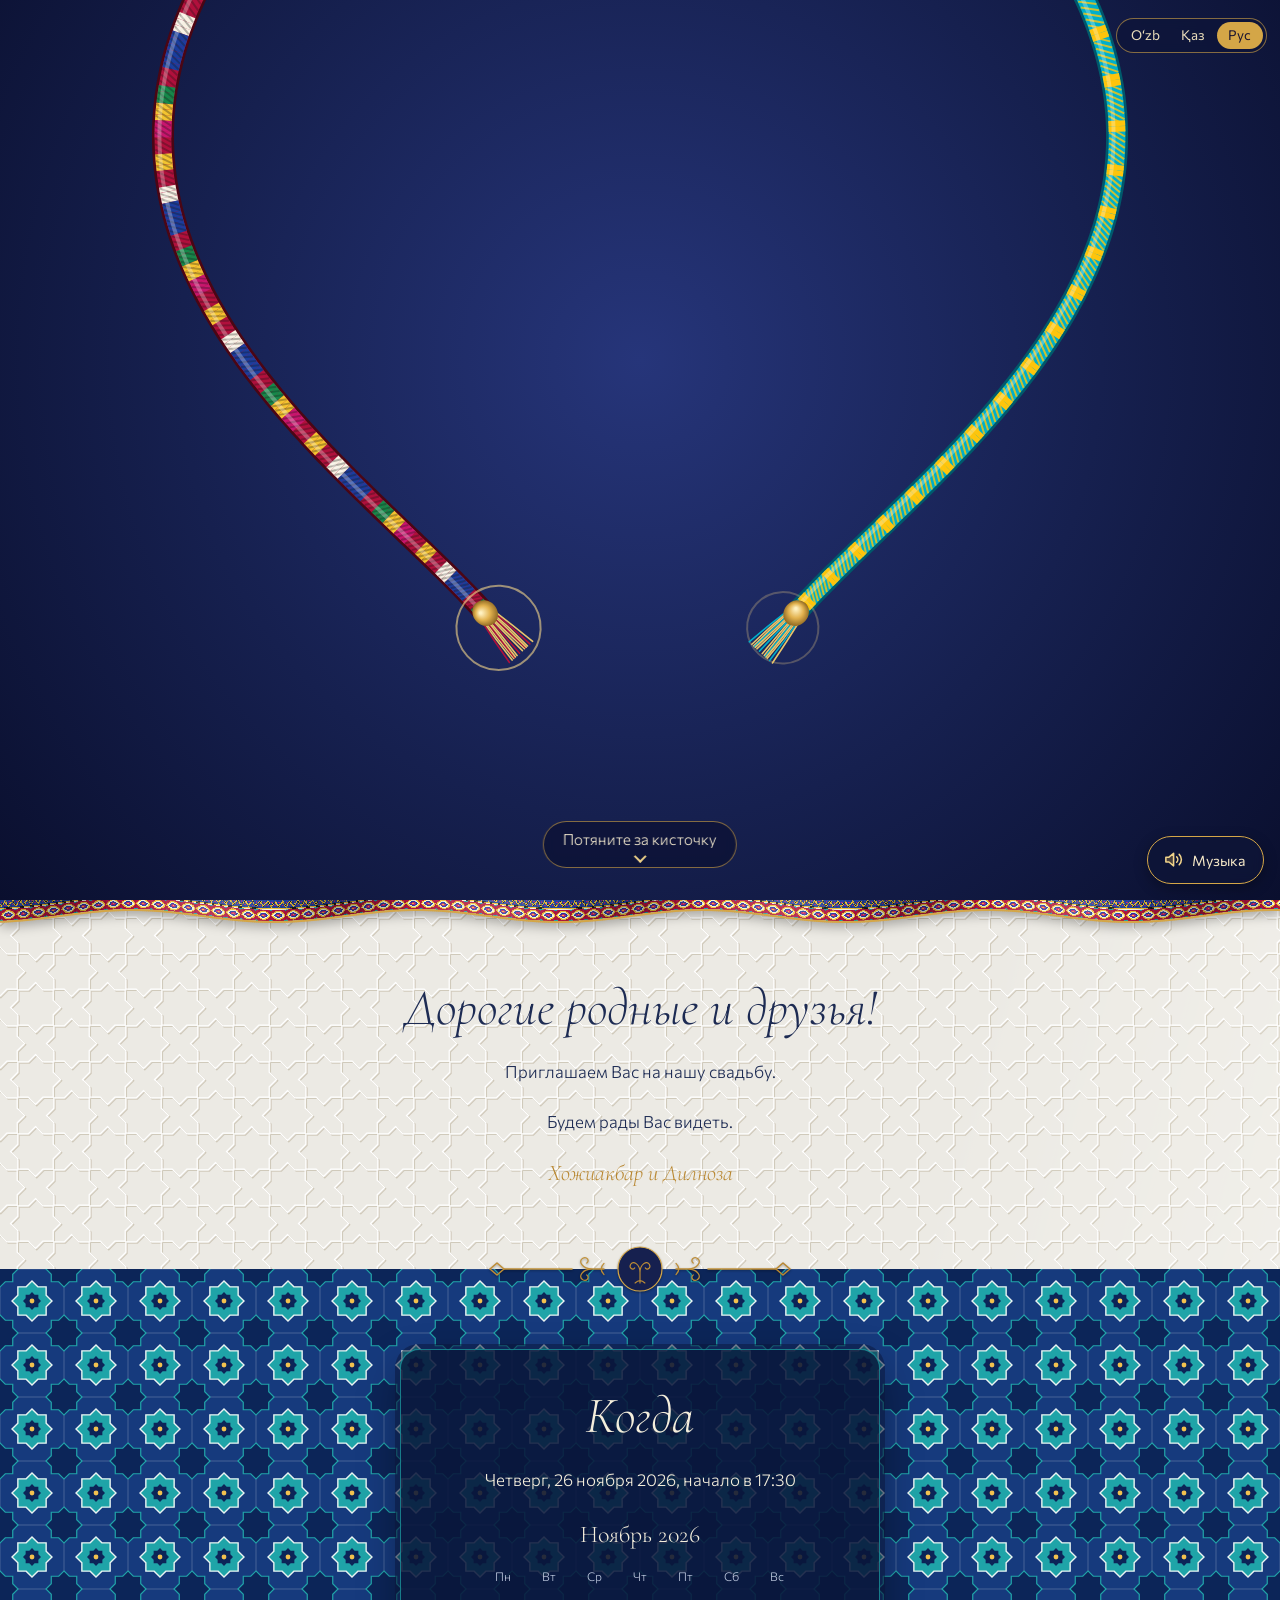
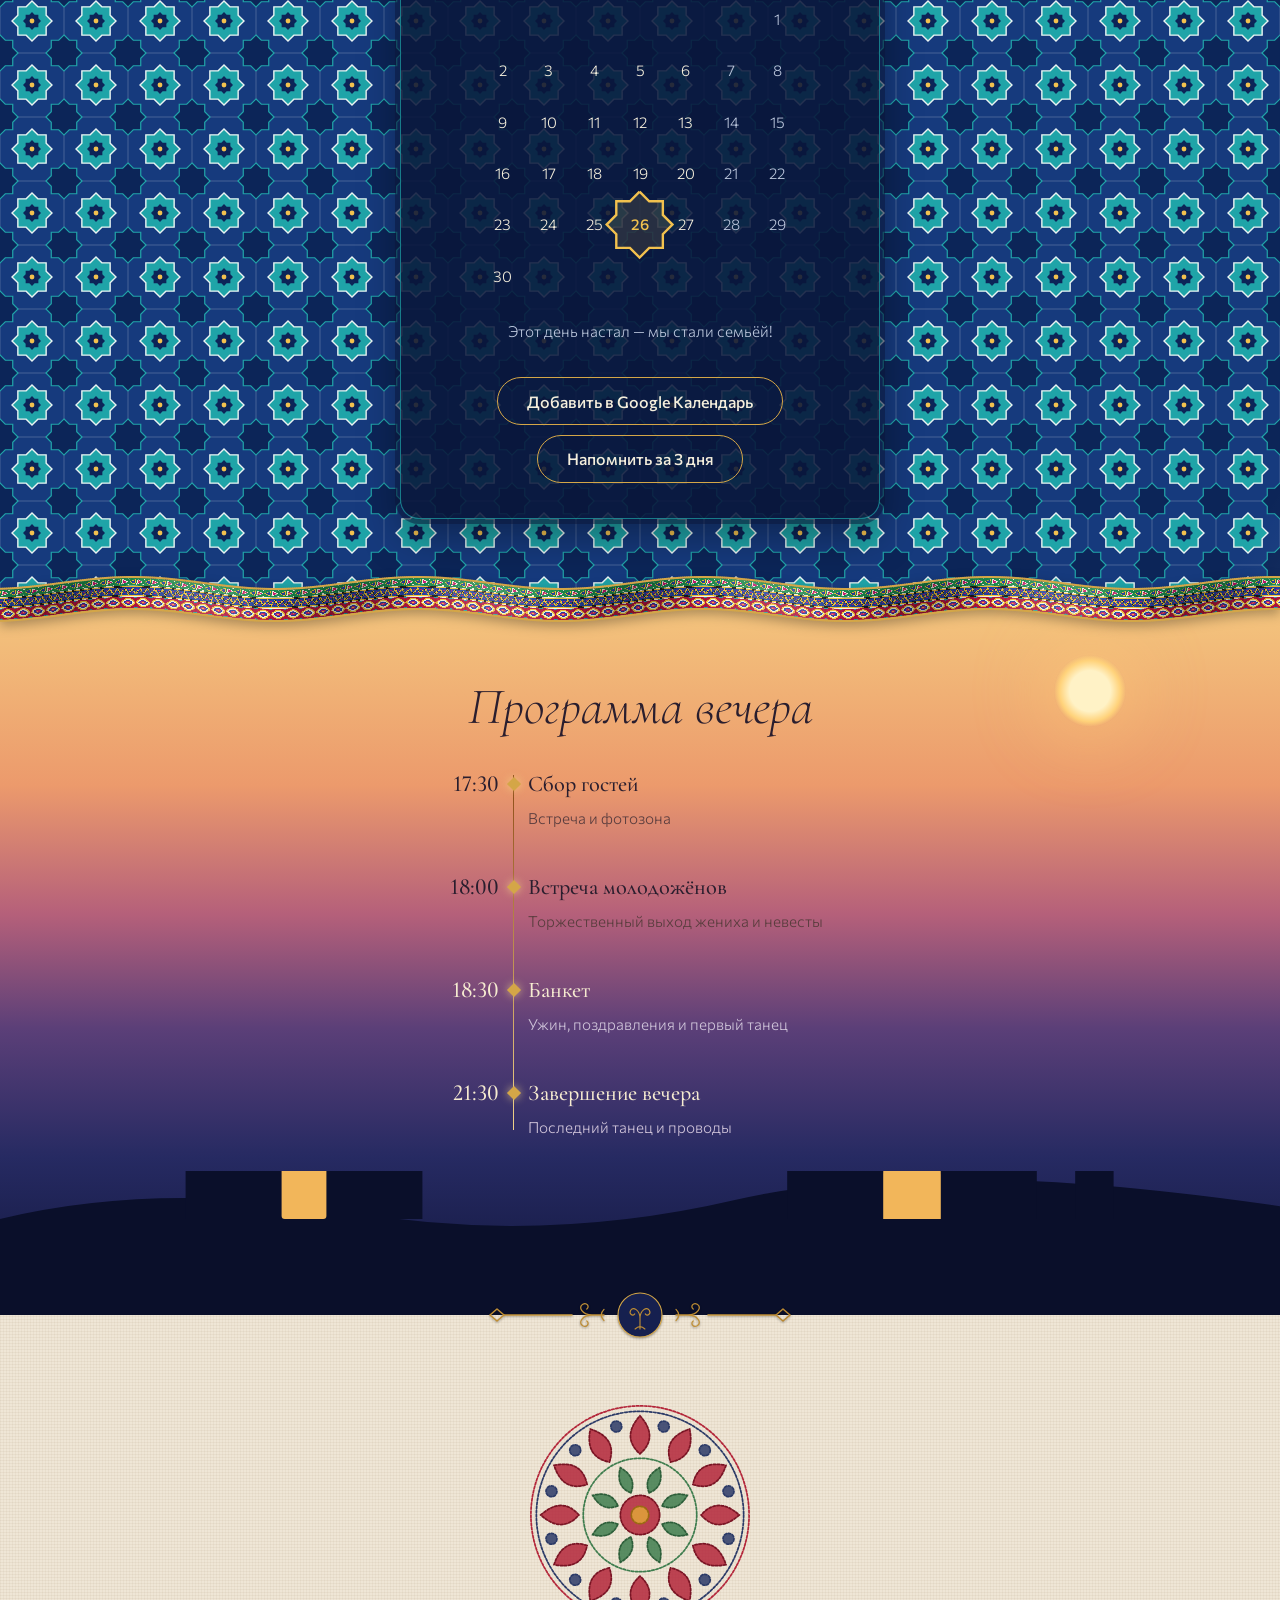
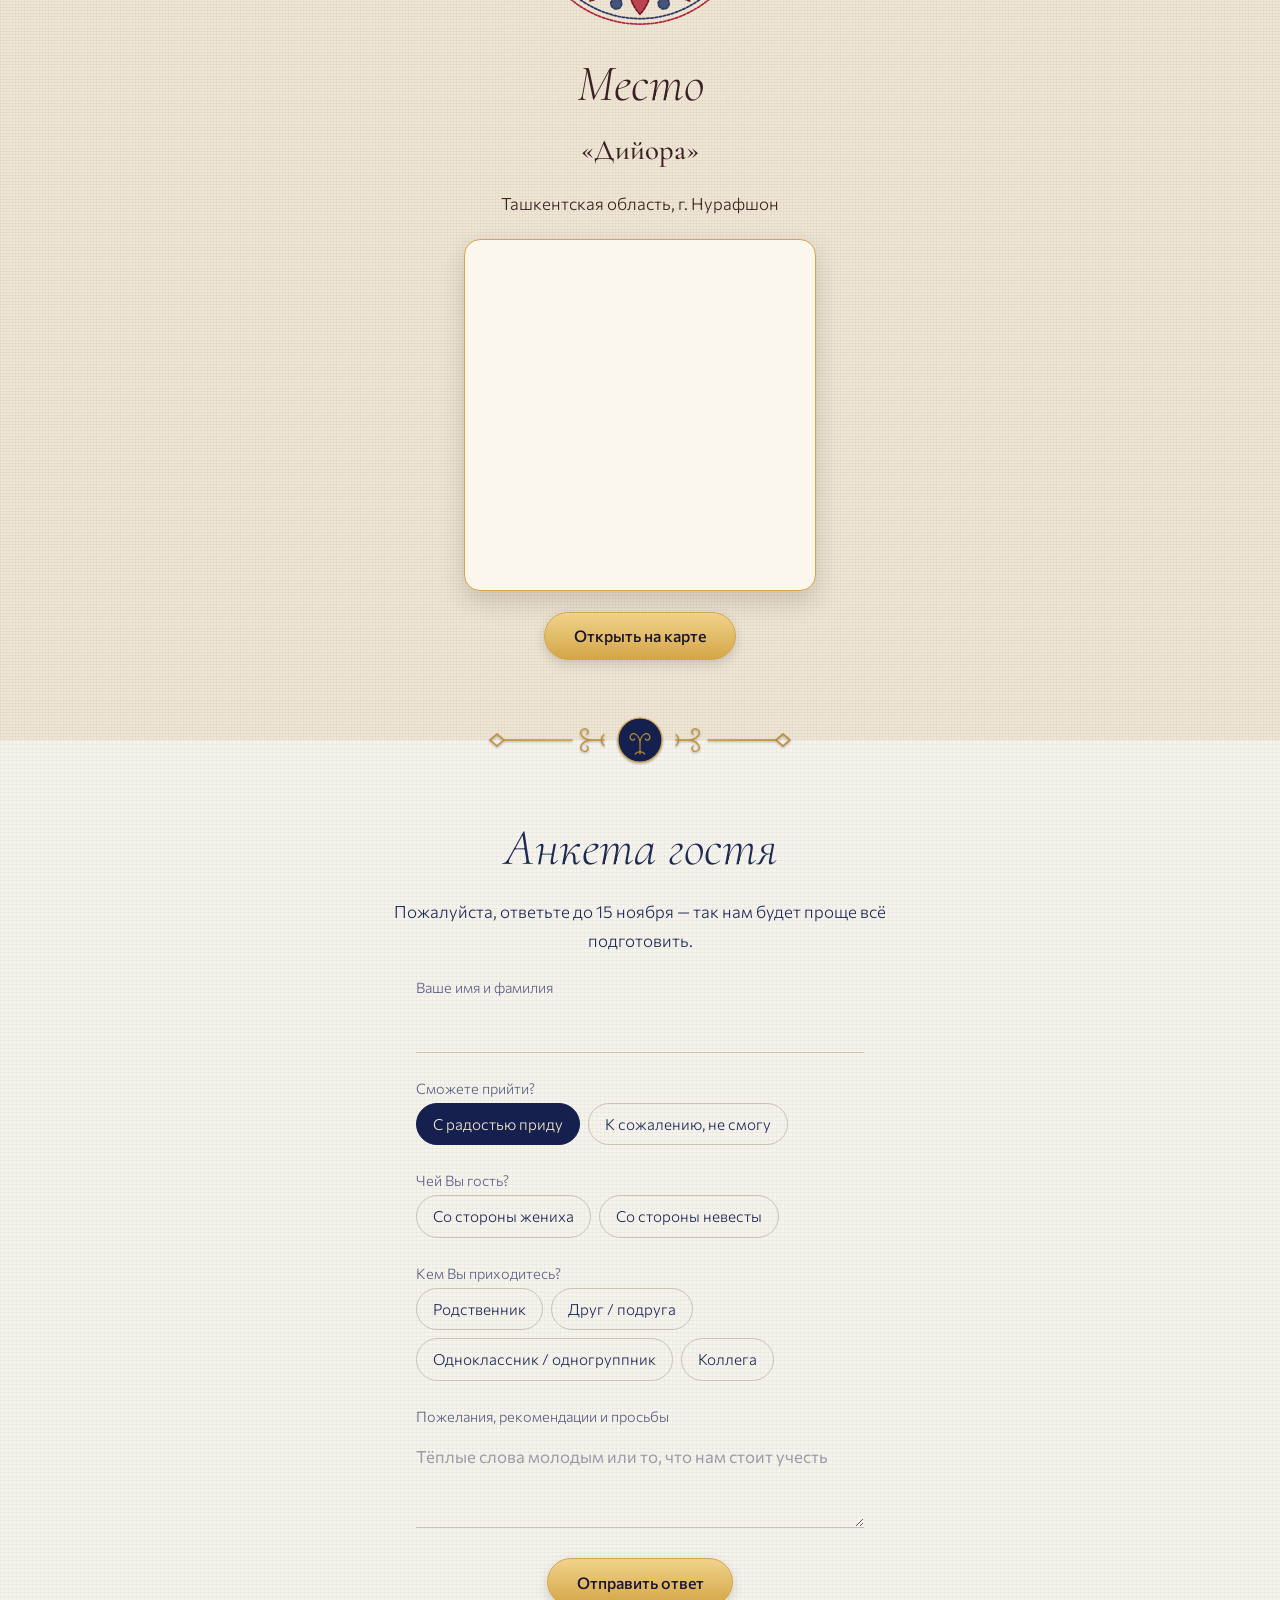
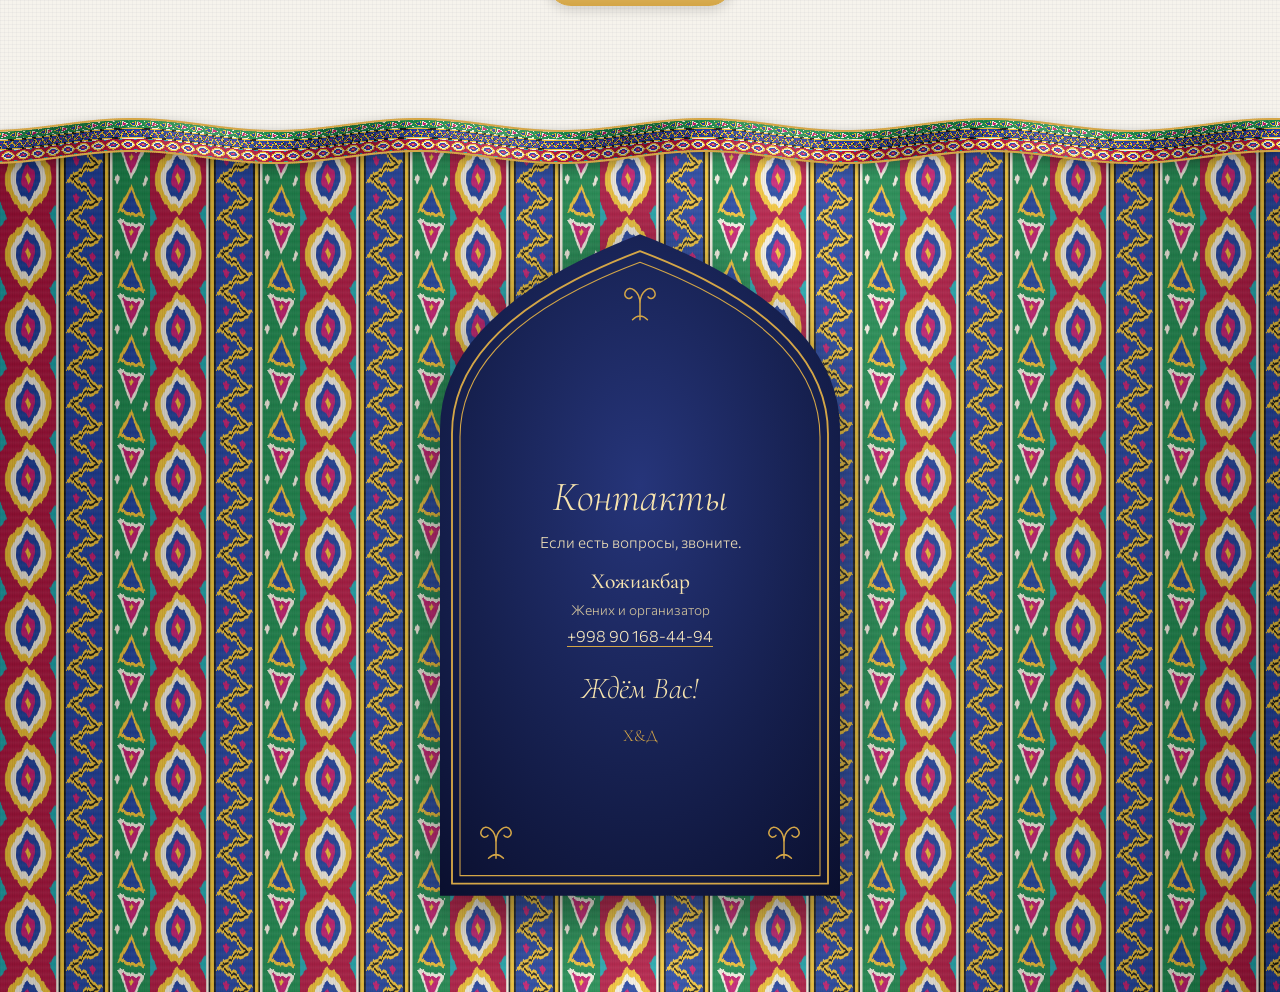
==== commit 166058ef: "Вход: две нити сплетаются в узел-медальон; карта в окошке; скромные тексты - вместо занавеса из флаг" ====
--- a/wedding-day/index.html
+++ b/wedding-day/index.html
@@ -28,20 +28,13 @@
 
   <nav class="lang" id="lang" data-i18n-aria="langSwitch"></nav>
 
-  <!-- Вход: занавес из флагов Узбекистана и Казахстана -->
+  <!-- Вход: две нити — узбекский атлас и казахский орнамент — сплетаются в узел-медальон -->
   <div class="stage" id="stage">
-    <canvas class="stage__gl" id="curtains" aria-hidden="true"></canvas>
-    <div class="stage__fallback" id="curtainFallback" aria-hidden="true" hidden>
-      <div class="fb fb--l"></div>
-      <div class="fb fb--r"></div>
+    <canvas class="stage__knot" id="knot" aria-hidden="true"></canvas>
+    <div class="medallion stage__medallion" id="knotMedallion" aria-hidden="true">
+      <span class="medallion__mono" data-bind="initials"></span>
     </div>
-    <div class="stage__rod" aria-hidden="true"></div>
-    <div class="stage__center">
-      <button class="medallion" id="openBtn" type="button" data-i18n-aria="openCurtain">
-        <span class="medallion__mono" data-bind="initials"></span>
-      </button>
-      <p class="stage__hint" data-i18n="hint"></p>
-    </div>
+    <button class="stage__hint" id="openBtn" type="button" data-i18n="hint"></button>
   </div>
 
   <canvas class="shashu" id="shashu" aria-hidden="true"></canvas>
@@ -111,7 +104,10 @@
           </div>
         </div>
 
-        <a class="btn btn--ghost reveal" id="addToCalendar" href="#" target="_blank" rel="noopener" data-i18n="addToCalendar"></a>
+        <div class="cal-links reveal">
+          <a class="btn btn--ghost" id="addToCalendar" href="#" target="_blank" rel="noopener" data-i18n="addToCalendar"></a>
+          <a class="btn btn--ghost" id="remindBefore" href="#" target="_blank" rel="noopener" data-i18n="remindBefore"></a>
+        </div>
       </div>
     </section>
 
@@ -154,20 +150,10 @@
       <h2 class="block__title" data-i18n="placeTitle"></h2>
       <p class="venue__name reveal" data-bind="venue.name"></p>
       <p class="prose reveal" data-bind="venue.address"></p>
+      <div class="map reveal">
+        <iframe class="map__frame" id="mapFrame" loading="lazy" referrerpolicy="no-referrer-when-downgrade" data-i18n-aria="placeTitle"></iframe>
+      </div>
       <a class="btn reveal" id="mapLink" href="#" target="_blank" rel="noopener" data-i18n="openMap"></a>
-    </section>
-
-    <div class="divider divider--ribbon" aria-hidden="true"></div>
-
-    <!-- Пожелания: казахская кошма -->
-    <section class="block block--felt" id="wishes">
-      <div class="felt-border felt-border--top ink" aria-hidden="true"></div>
-      <h2 class="block__title" data-i18n="wishesTitle"></h2>
-      <div class="wish reveal">
-        <h3 class="wish__title" data-i18n="presenceTitle"></h3>
-        <p class="prose" data-i18n="presenceText"></p>
-      </div>
-      <div class="felt-border felt-border--bottom ink" aria-hidden="true"></div>
     </section>
 
     <div class="divider divider--ornament ink" aria-hidden="true"></div>
--- a/wedding-day/css/style.css
+++ b/wedding-day/css/style.css
@@ -60,64 +60,47 @@
 .reveal { opacity: 0; transition: opacity 1.1s ease; }
 .reveal.is-visible { opacity: 1; }
 
-/* ---------- Вход: занавес ---------- */
+/* ---------- Вход: две нити и узел-медальон ---------- */
 
 .stage {
   position: fixed;
   inset: 0;
   z-index: 50;
-  cursor: pointer;
-  transition: opacity .7s ease, visibility 0s linear .7s;
-}
-
-.stage.is-gone { opacity: 0; visibility: hidden; pointer-events: none; }
-
-.stage__gl,
-.stage__fallback {
+  overflow: hidden;
+  background: radial-gradient(circle at 50% 40%, #26357A, #16204F 55%, #0A0F2E);
+  cursor: grab;
+  touch-action: none;
+  user-select: none;
+  -webkit-user-select: none;
+  transition: opacity 1.2s ease, visibility 0s linear 1.2s;
+}
+
+.stage.is-pulling { cursor: grabbing; }
+.stage.is-opening { opacity: 0; }
+.stage.is-gone { visibility: hidden; pointer-events: none; }
+
+.stage__knot {
   position: absolute;
   inset: 0;
   width: 100%;
   height: 100%;
-}
-
-.stage__fallback[hidden] { display: none; }
-
-.fb {
-  position: absolute;
-  top: 0;
-  bottom: 0;
-  width: 50.5%;
-  background-size: 100% 100%;
-  transition: transform 1.8s cubic-bezier(.65, 0, .35, 1);
-}
-
-.fb--l { left: 0; }
-.fb--r { right: 0; }
-.stage__fallback.is-open .fb--l { transform: translateX(-92%); }
-.stage__fallback.is-open .fb--r { transform: translateX(92%); }
-
-.stage__rod {
-  position: absolute;
-  top: 0;
-  left: 0;
-  right: 0;
-  height: 12px;
-  background: linear-gradient(180deg, #8A6420, #F2D489 45%, #B68A32 70%, #6E4E16);
-  box-shadow: 0 3px 8px rgba(0, 0, 0, .35);
-}
-
-.stage__center {
+  transition: transform 1.4s var(--ease-out);
+}
+
+/* медальон проявляется внутри кольца, которое свили нити */
+.stage__medallion {
   position: absolute;
   left: 50%;
-  top: 50%;
-  display: grid;
-  justify-items: center;
-  gap: 1rem;
-  transform: translate(-50%, -50%);
-  transition: opacity .4s ease, transform .5s var(--ease-out);
-}
-
-.stage.is-opening .stage__center { opacity: 0; transform: translate(-50%, -50%) scale(1.15); }
+  top: 40%;
+  opacity: 0;
+  transform: translate(-50%, -50%) scale(.55);
+  transition: opacity .7s ease, transform .9s cubic-bezier(.3, 1.5, .5, 1);
+  pointer-events: none;
+}
+
+.stage.is-tied .stage__medallion { opacity: 1; transform: translate(-50%, -50%) scale(1); }
+.stage.is-opening .stage__knot { transform: scale(1.35); }
+.stage.is-opening .stage__medallion { transform: translate(-50%, -50%) scale(1.35); transition-duration: 1.4s; }
 
 .medallion {
   position: relative;
@@ -163,14 +146,44 @@
 }
 
 .stage__hint {
-  padding: .45rem 1rem;
+  position: absolute;
+  left: 50%;
+  bottom: max(2rem, env(safe-area-inset-bottom));
+  display: flex;
+  flex-direction: column;
+  align-items: center;
+  gap: .15rem;
+  padding: .5rem 1.2rem .4rem;
+  border: 1px solid rgba(212, 166, 71, .6);
   border-radius: 999px;
   background: rgba(10, 16, 48, .62);
   backdrop-filter: blur(6px);
   color: #F6EBD0;
-  font-size: .9rem;
+  font: 300 .95rem/1.3 var(--sans);
   text-align: center;
-}
+  white-space: nowrap;
+  cursor: pointer;
+  transform: translateX(-50%);
+  transition: opacity .4s ease;
+}
+
+/* стрелка вниз: показывает, куда тянуть */
+.stage__hint::after {
+  content: "";
+  width: .55rem;
+  height: .55rem;
+  border-right: 2px solid var(--gold-light);
+  border-bottom: 2px solid var(--gold-light);
+  transform: rotate(45deg);
+  animation: pull-hint 1.4s ease-in-out infinite;
+}
+
+@keyframes pull-hint {
+  0%, 100% { transform: translateY(-2px) rotate(45deg); opacity: .6; }
+  50% { transform: translateY(4px) rotate(45deg); opacity: 1; }
+}
+
+.stage.is-pulling .stage__hint { opacity: 0; pointer-events: none; }
 
 /* ---------- Шашу, музыка, языки ---------- */
 
@@ -440,11 +453,11 @@
 }
 
 .hero__scroll-arrow {
-  width: 1.6rem;
-  height: 1.6rem;
+  width: 2rem;
+  height: 2rem;
   fill: none;
   stroke: var(--gold-light);
-  stroke-width: 2;
+  stroke-width: 2.4;
   stroke-linecap: round;
   stroke-linejoin: round;
   animation: scroll-bob 1.8s ease-in-out infinite;
@@ -452,7 +465,7 @@
 
 @keyframes scroll-bob {
   0%, 100% { transform: translateY(0); }
-  50% { transform: translateY(.3rem); }
+  50% { transform: translateY(.5rem); }
 }
 
 /* ---------- Разделители ---------- */
@@ -716,36 +729,23 @@
   line-height: 1.2;
 }
 
-/* Казахская кошма: красный войлок с аппликацией */
-.block--felt {
-  --ink: #F7EBD9;
-  --soft: #E3C9B4;
-  --accent: #F0C46A;
-  padding: 6.5rem 1.25rem;
-  background-color: #8F1D2C;
-  background-image: url("data:image/svg+xml,%3Csvg xmlns='http://www.w3.org/2000/svg' width='200' height='200'%3E%3Cfilter id='n'%3E%3CfeTurbulence type='fractalNoise' baseFrequency='.75' numOctaves='3' stitchTiles='stitch'/%3E%3CfeColorMatrix values='0 0 0 0 1 0 0 0 0 .85 0 0 0 0 .75 0 0 0 .12 0'/%3E%3C/filter%3E%3Crect width='100%25' height='100%25' filter='url(%23n)'/%3E%3C/svg%3E");
-}
-
-.felt-border {
-  position: absolute;
-  left: 0;
-  right: 0;
-  max-width: none;
-  height: 3rem;
-}
-
-.felt-border--top { top: 1.4rem; }
-.felt-border--bottom { bottom: 1.4rem; }
-.felt-border svg { display: block; width: 100%; height: 100%; }
-
-.wish { display: grid; gap: .4rem; }
-.wish + .wish { margin-top: .6rem; }
-
-.wish__title {
-  font-family: var(--serif);
-  font-size: 1.5rem;
-  font-weight: 500;
-  color: var(--accent);
+/* Карта в квадратном окошке */
+.map {
+  width: min(100%, 22rem);
+  aspect-ratio: 1;
+  padding: 5px;
+  border: 1px solid var(--gold);
+  border-radius: 1rem;
+  background: #FBF7EF;
+  box-shadow: 0 10px 24px rgba(58, 31, 36, .18);
+}
+
+.map__frame {
+  display: block;
+  width: 100%;
+  height: 100%;
+  border: 0;
+  border-radius: calc(1rem - 5px);
 }
 
 /* Лён для анкеты */
@@ -802,6 +802,8 @@
 }
 
 .btn:hover { filter: brightness(1.06); }
+
+.cal-links { display: flex; flex-wrap: wrap; justify-content: center; gap: .6rem; }
 .btn--ghost { background: transparent; color: var(--ink); box-shadow: none; }
 .btn--ghost:hover { background: rgba(212, 166, 71, .15); }
 .btn[disabled] { opacity: .6; cursor: progress; }
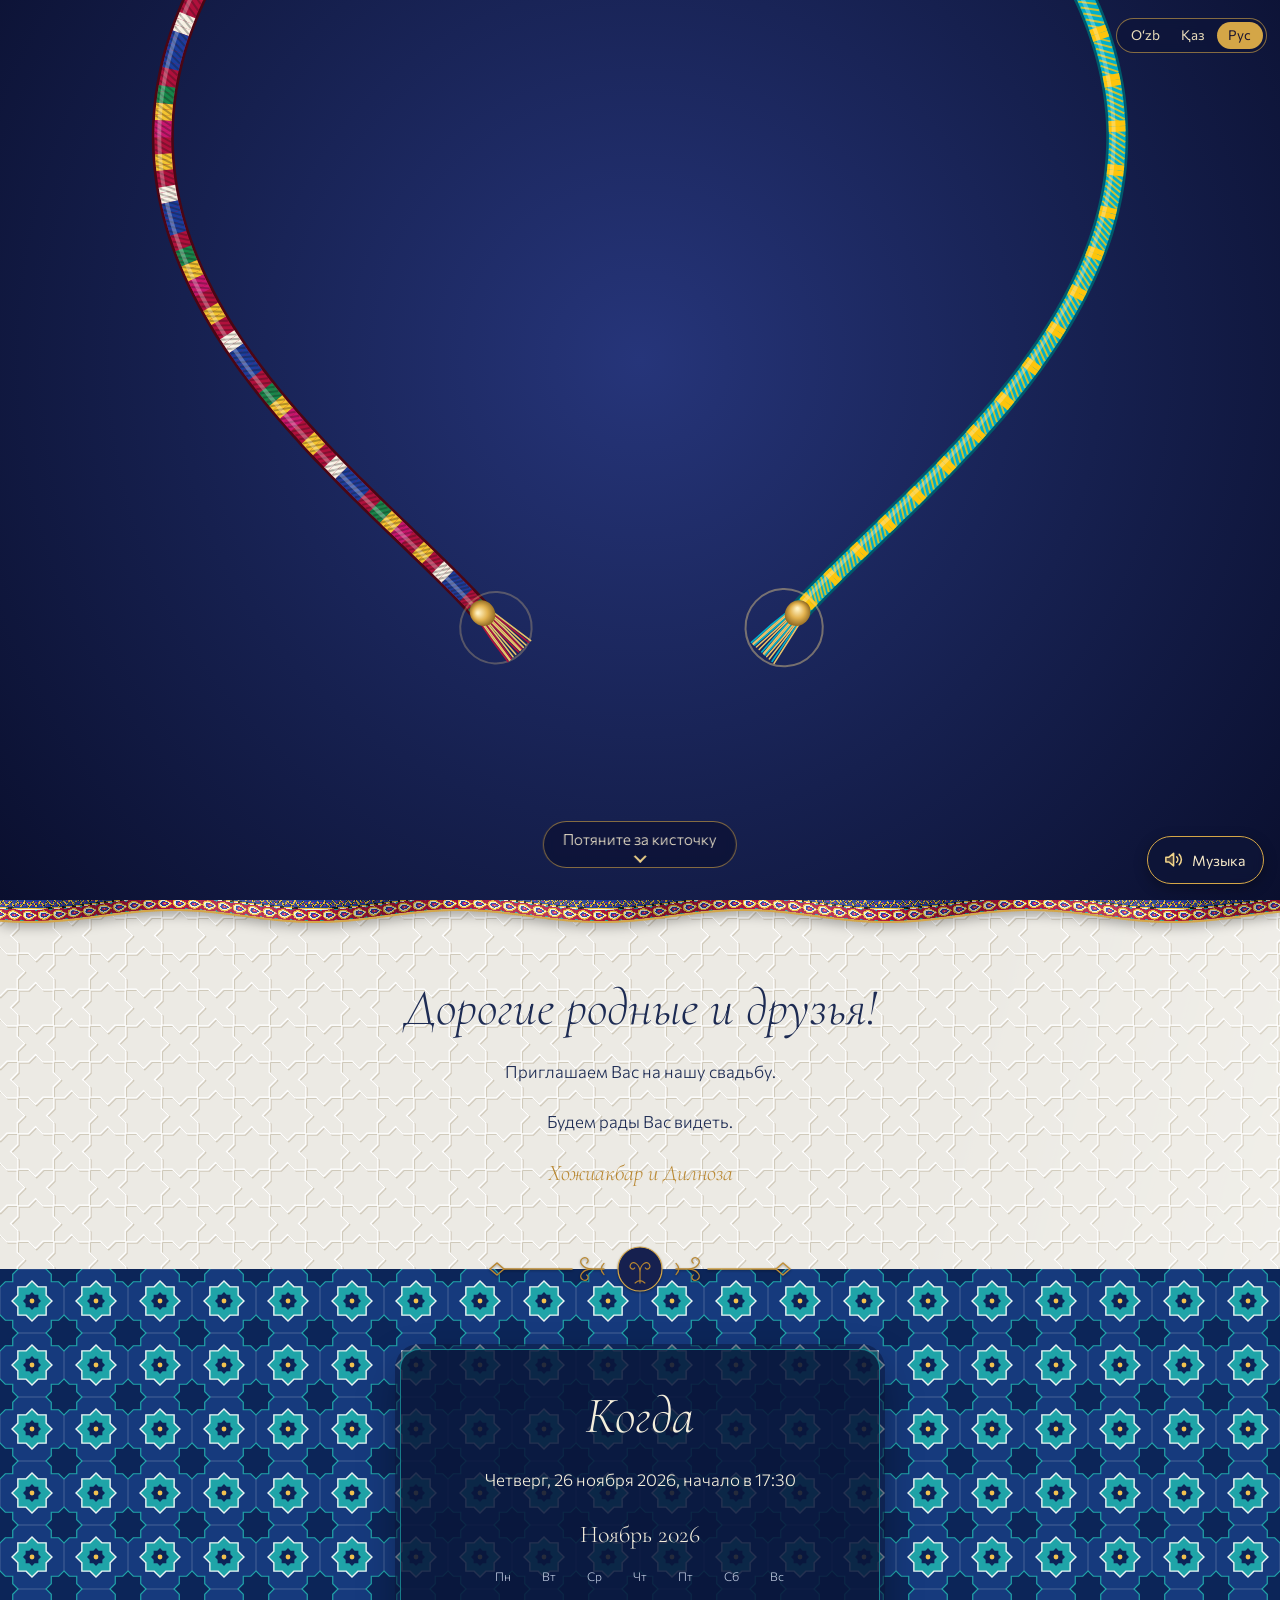
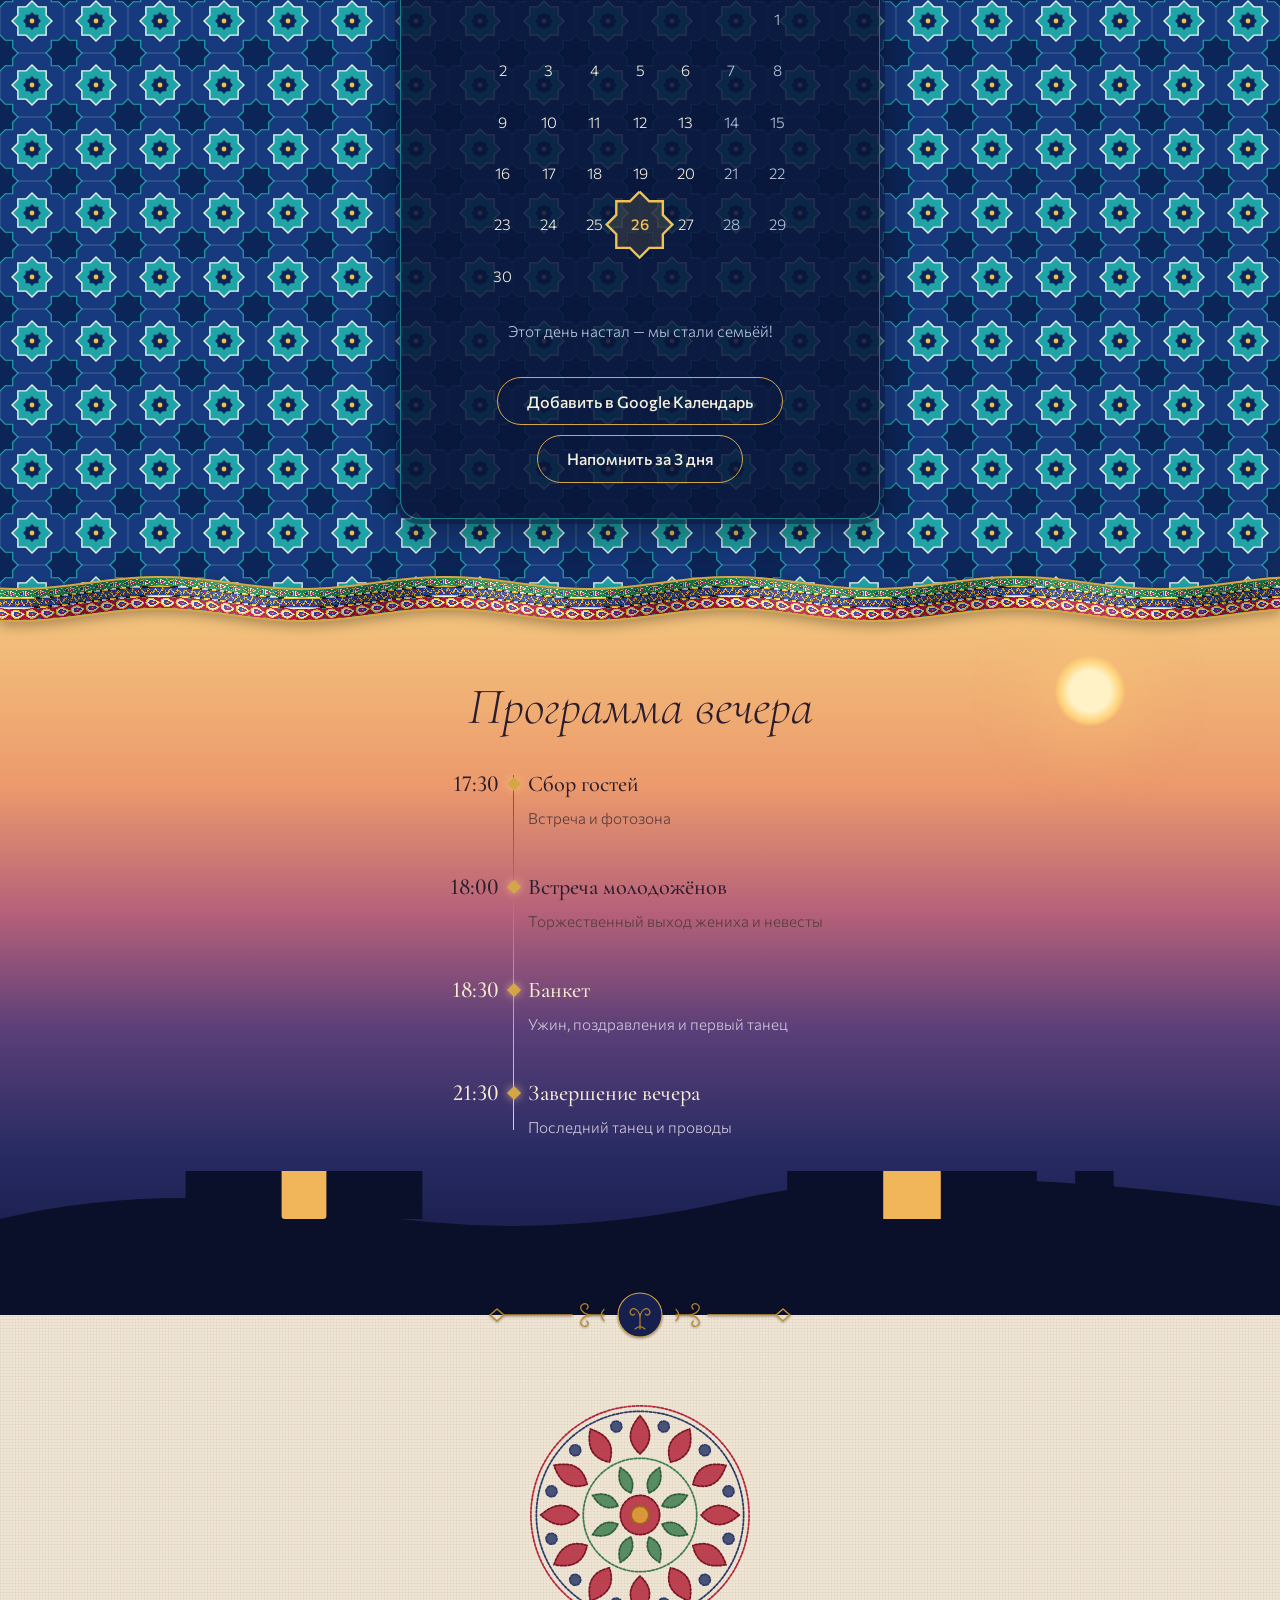
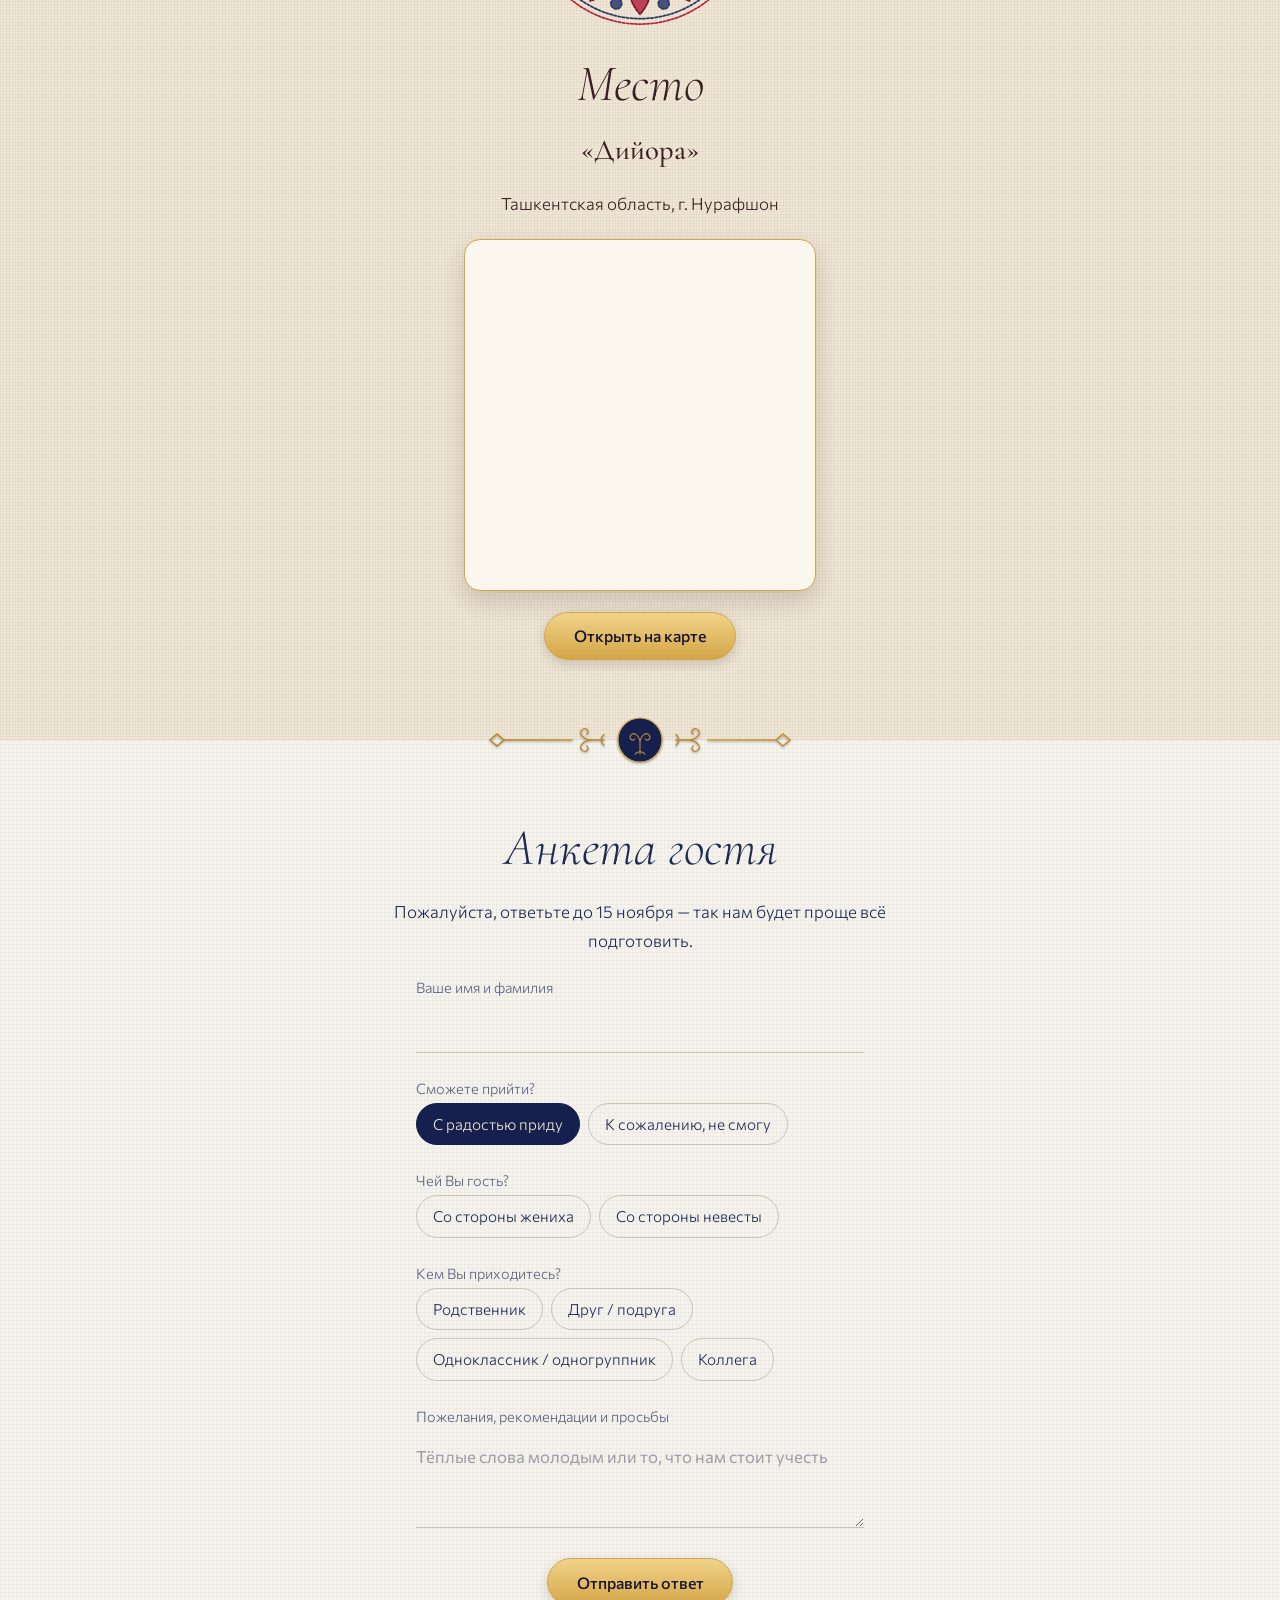
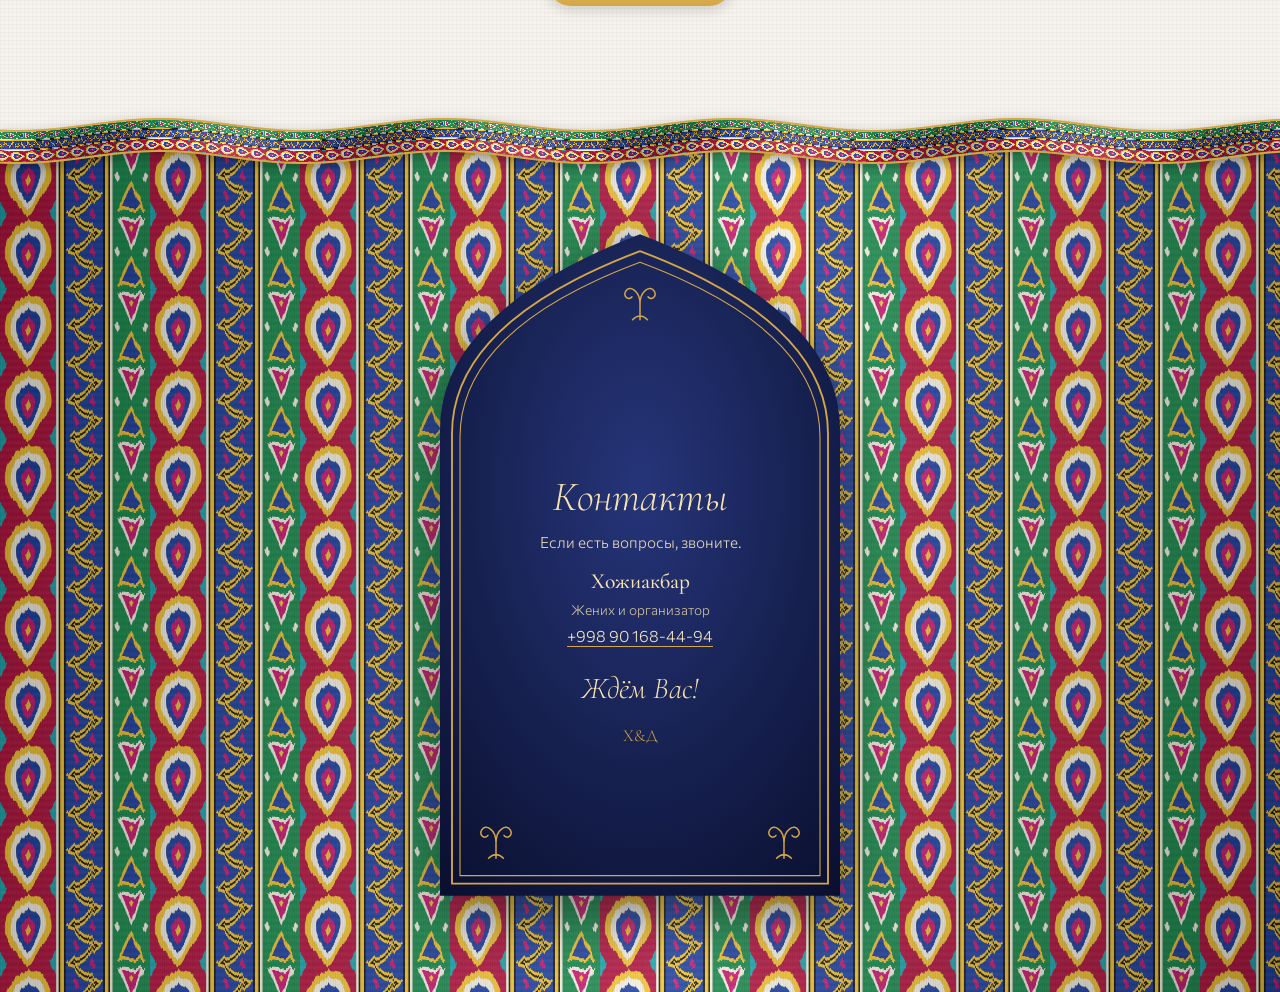
==== commit 5b67ab7b: "Вместо медальона — сцепленные обручальные кольца с анимацией Мужское кольцо из жёлтого золота и женс" ====
--- a/wedding-day/index.html
+++ b/wedding-day/index.html
@@ -28,11 +28,35 @@
 
   <nav class="lang" id="lang" data-i18n-aria="langSwitch"></nav>
 
-  <!-- Вход: две нити — узбекский атлас и казахский орнамент — сплетаются в узел-медальон -->
+  <!-- Вход: две нити — узбекский атлас и казахский орнамент — сплетаются в узел, внутри — кольца -->
   <div class="stage" id="stage">
     <canvas class="stage__knot" id="knot" aria-hidden="true"></canvas>
-    <div class="medallion stage__medallion" id="knotMedallion" aria-hidden="true">
-      <span class="medallion__mono" data-bind="initials"></span>
+    <div class="stage__rings" id="knotRings" aria-hidden="true">
+      <svg viewBox="16 18 66 66">
+        <defs>
+          <linearGradient id="goldRing" gradientUnits="userSpaceOnUse" x1="23" y1="39" x2="57" y2="73">
+            <stop offset="0" stop-color="#FFF1C1"/>
+            <stop offset=".45" stop-color="#E2B24F"/>
+            <stop offset="1" stop-color="#8A6420"/>
+          </linearGradient>
+          <linearGradient id="roseRing" gradientUnits="userSpaceOnUse" x1="45" y1="37" x2="75" y2="67">
+            <stop offset="0" stop-color="#FBE0D4"/>
+            <stop offset=".45" stop-color="#D99A83"/>
+            <stop offset="1" stop-color="#8E5543"/>
+          </linearGradient>
+        </defs>
+        <!-- мужское кольцо: широкое, жёлтое золото -->
+        <g class="ring ring--groom"><circle cx="40" cy="56" r="17" fill="none" stroke="url(#goldRing)" stroke-width="5.5"/></g>
+        <!-- женское кольцо: тоньше, розовое золото, с бриллиантом -->
+        <g class="ring ring--bride">
+          <circle cx="60" cy="52" r="15" fill="none" stroke="url(#roseRing)" stroke-width="3.6"/>
+          <path d="M56.5 33 L63.5 33 L65.5 36 L60 41.5 L54.5 36 Z" fill="#EAF6FF" stroke="#9FC3DA" stroke-width=".8" stroke-linejoin="round"/>
+          <path d="M54.5 36 H65.5 M58 33 L60 41.5 L62 33" fill="none" stroke="#9FC3DA" stroke-width=".5"/>
+          <path class="ring__spark" d="M60 24 L61.2 28.8 L66 30 L61.2 31.2 L60 36 L58.8 31.2 L54 30 L58.8 28.8 Z" fill="#FFFFFF"/>
+        </g>
+        <!-- кусочек мужского кольца поверх женского: так кольца сцеплены, а не лежат друг на друге -->
+        <g class="ring ring--groom"><path d="M55.97 61.81 A17 17 0 0 1 50.93 69.02" fill="none" stroke="url(#goldRing)" stroke-width="5.5"/></g>
+      </svg>
     </div>
     <button class="stage__hint" id="openBtn" type="button" data-i18n="hint"></button>
   </div>
--- a/wedding-day/css/style.css
+++ b/wedding-day/css/style.css
@@ -60,7 +60,7 @@
 .reveal { opacity: 0; transition: opacity 1.1s ease; }
 .reveal.is-visible { opacity: 1; }
 
-/* ---------- Вход: две нити и узел-медальон ---------- */
+/* ---------- Вход: две нити, узел и обручальные кольца ---------- */
 
 .stage {
   position: fixed;
@@ -87,62 +87,55 @@
   transition: transform 1.4s var(--ease-out);
 }
 
-/* медальон проявляется внутри кольца, которое свили нити */
-.stage__medallion {
+/* значок с кольцами проявляется внутри кольца, которое свили нити */
+.stage__rings {
   position: absolute;
   left: 50%;
   top: 40%;
-  opacity: 0;
-  transform: translate(-50%, -50%) scale(.55);
-  transition: opacity .7s ease, transform .9s cubic-bezier(.3, 1.5, .5, 1);
-  pointer-events: none;
-}
-
-.stage.is-tied .stage__medallion { opacity: 1; transform: translate(-50%, -50%) scale(1); }
-.stage.is-opening .stage__knot { transform: scale(1.35); }
-.stage.is-opening .stage__medallion { transform: translate(-50%, -50%) scale(1.35); transition-duration: 1.4s; }
-
-.medallion {
-  position: relative;
-  display: grid;
-  place-items: center;
   width: 6.2rem;
   height: 6.2rem;
-  padding: 0;
-  border: 0;
   border-radius: 50%;
-  cursor: pointer;
-  background:
-    radial-gradient(circle at 50% 50%, #1B2760 0 52%, transparent 53%),
-    repeating-conic-gradient(from 0deg, #F6DE96 0 6deg, #B8892F 6deg 11.25deg),
-    #C9993C;
-  box-shadow:
-    0 0 0 3px #F2D489,
-    0 0 0 5px #8A6420,
-    0 10px 24px rgba(0, 0, 0, .45);
-  animation: medallion-glow 2.6s ease-in-out infinite;
-}
-
-.medallion::after {
-  content: "";
-  position: absolute;
-  inset: 22%;
-  border: 1px solid rgba(242, 212, 137, .6);
-  border-radius: 50%;
-}
-
-.medallion__mono {
-  position: relative;
-  z-index: 1;
-  font-family: var(--serif);
-  font-style: italic;
-  font-size: 1.55rem;
-  color: #F6E3AE;
-}
-
-@keyframes medallion-glow {
-  0%, 100% { box-shadow: 0 0 0 3px #F2D489, 0 0 0 5px #8A6420, 0 10px 24px rgba(0, 0, 0, .45); }
-  50% { box-shadow: 0 0 0 3px #F2D489, 0 0 0 5px #8A6420, 0 10px 24px rgba(0, 0, 0, .45), 0 0 34px 6px rgba(242, 212, 137, .55); }
+  background: radial-gradient(circle at 50% 40%, #26357A, #131C48 70%);
+  box-shadow: 0 0 0 2px #F2D489, 0 0 0 4px #8A6420, 0 10px 24px rgba(0, 0, 0, .45);
+  opacity: 0;
+  transform: translate(-50%, -50%) scale(.6);
+  transition: opacity .5s ease, transform .7s cubic-bezier(.3, 1.5, .5, 1);
+  pointer-events: none;
+}
+
+.stage__rings svg { display: block; width: 100%; height: 100%; overflow: visible; }
+
+.stage.is-tied .stage__rings {
+  opacity: 1;
+  transform: translate(-50%, -50%) scale(1);
+  animation: rings-glow 2.4s ease-in-out 1.2s infinite;
+}
+
+.stage.is-opening .stage__knot { transform: scale(1.35); }
+.stage.is-opening .stage__rings { transform: translate(-50%, -50%) scale(1.35); transition-duration: 1.4s; }
+
+/* кольца влетают с двух сторон и сцепляются */
+.ring {
+  opacity: 0;
+  transition: transform .9s cubic-bezier(.3, 1.35, .5, 1) .3s, opacity .4s ease .3s;
+}
+
+.ring--groom { transform-origin: 40px 56px; transform: translate(-34px, 8px) rotate(-35deg); }
+.ring--bride { transform-origin: 60px 52px; transform: translate(34px, -8px) rotate(35deg); }
+.stage.is-tied .ring { opacity: 1; transform: none; }
+
+/* бриллиант вспыхивает, когда кольца сошлись, и дальше поблёскивает */
+.ring__spark { opacity: 0; transform-origin: 60px 30px; transform: scale(0); }
+.stage.is-tied .ring__spark { animation: spark 1.8s ease-in-out 1.1s infinite; }
+
+@keyframes spark {
+  0%, 60%, 100% { opacity: 0; transform: scale(0) rotate(0deg); }
+  25% { opacity: 1; transform: scale(1) rotate(45deg); }
+}
+
+@keyframes rings-glow {
+  0%, 100% { box-shadow: 0 0 0 2px #F2D489, 0 0 0 4px #8A6420, 0 10px 24px rgba(0, 0, 0, .45); }
+  50% { box-shadow: 0 0 0 2px #F2D489, 0 0 0 4px #8A6420, 0 10px 24px rgba(0, 0, 0, .45), 0 0 30px 6px rgba(242, 212, 137, .5); }
 }
 
 .stage__hint {
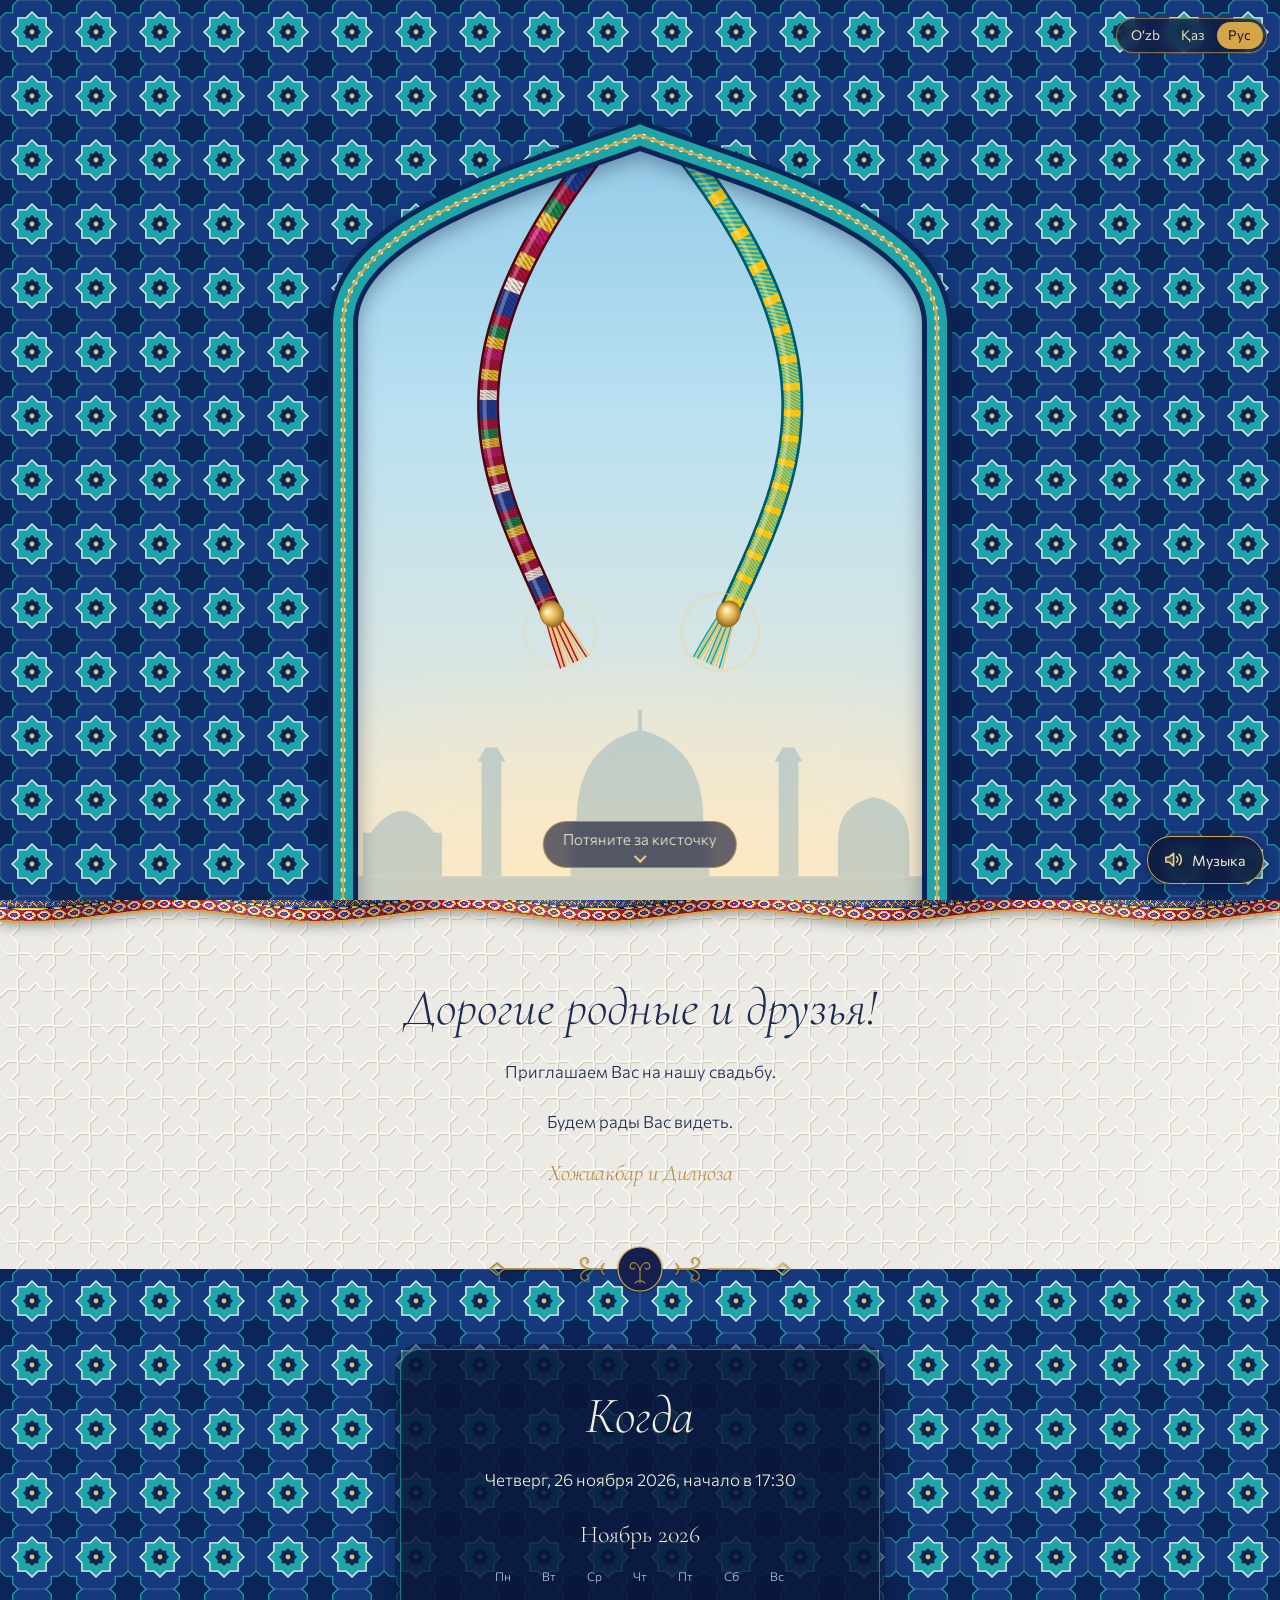
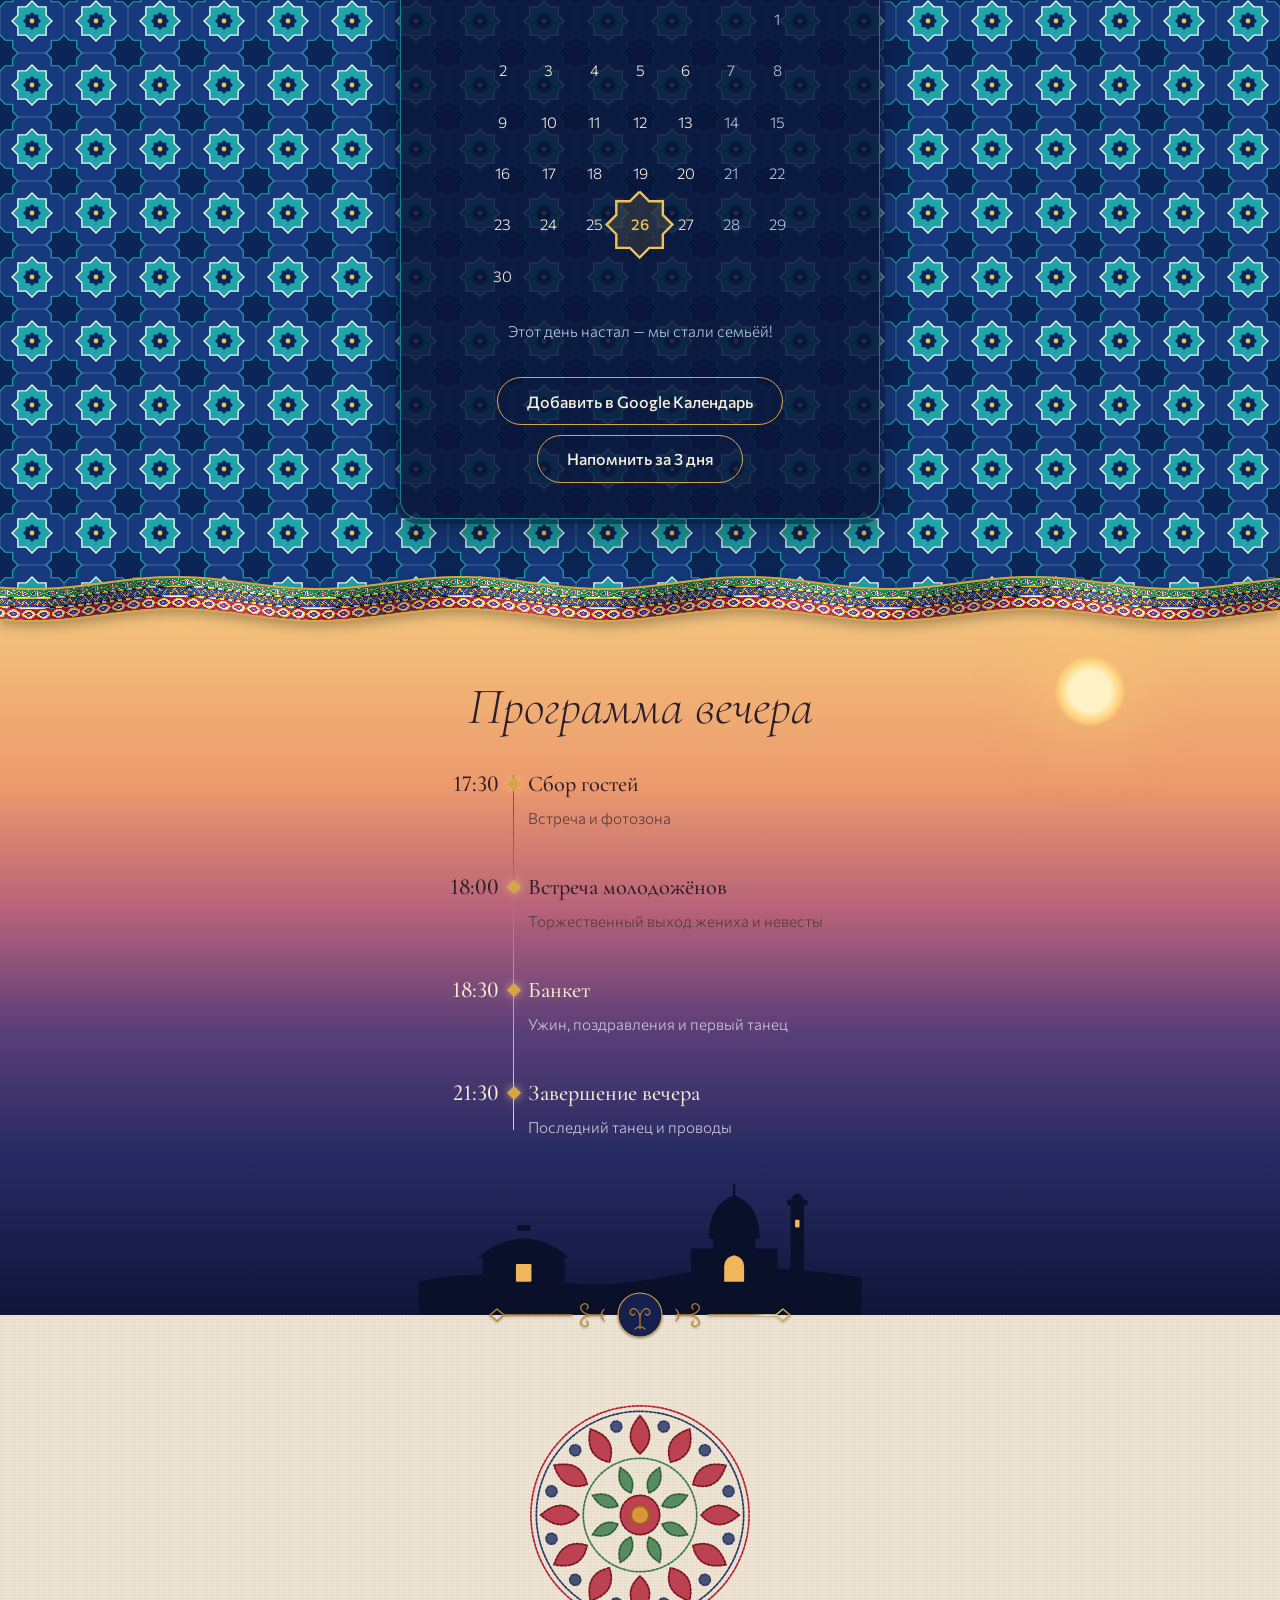
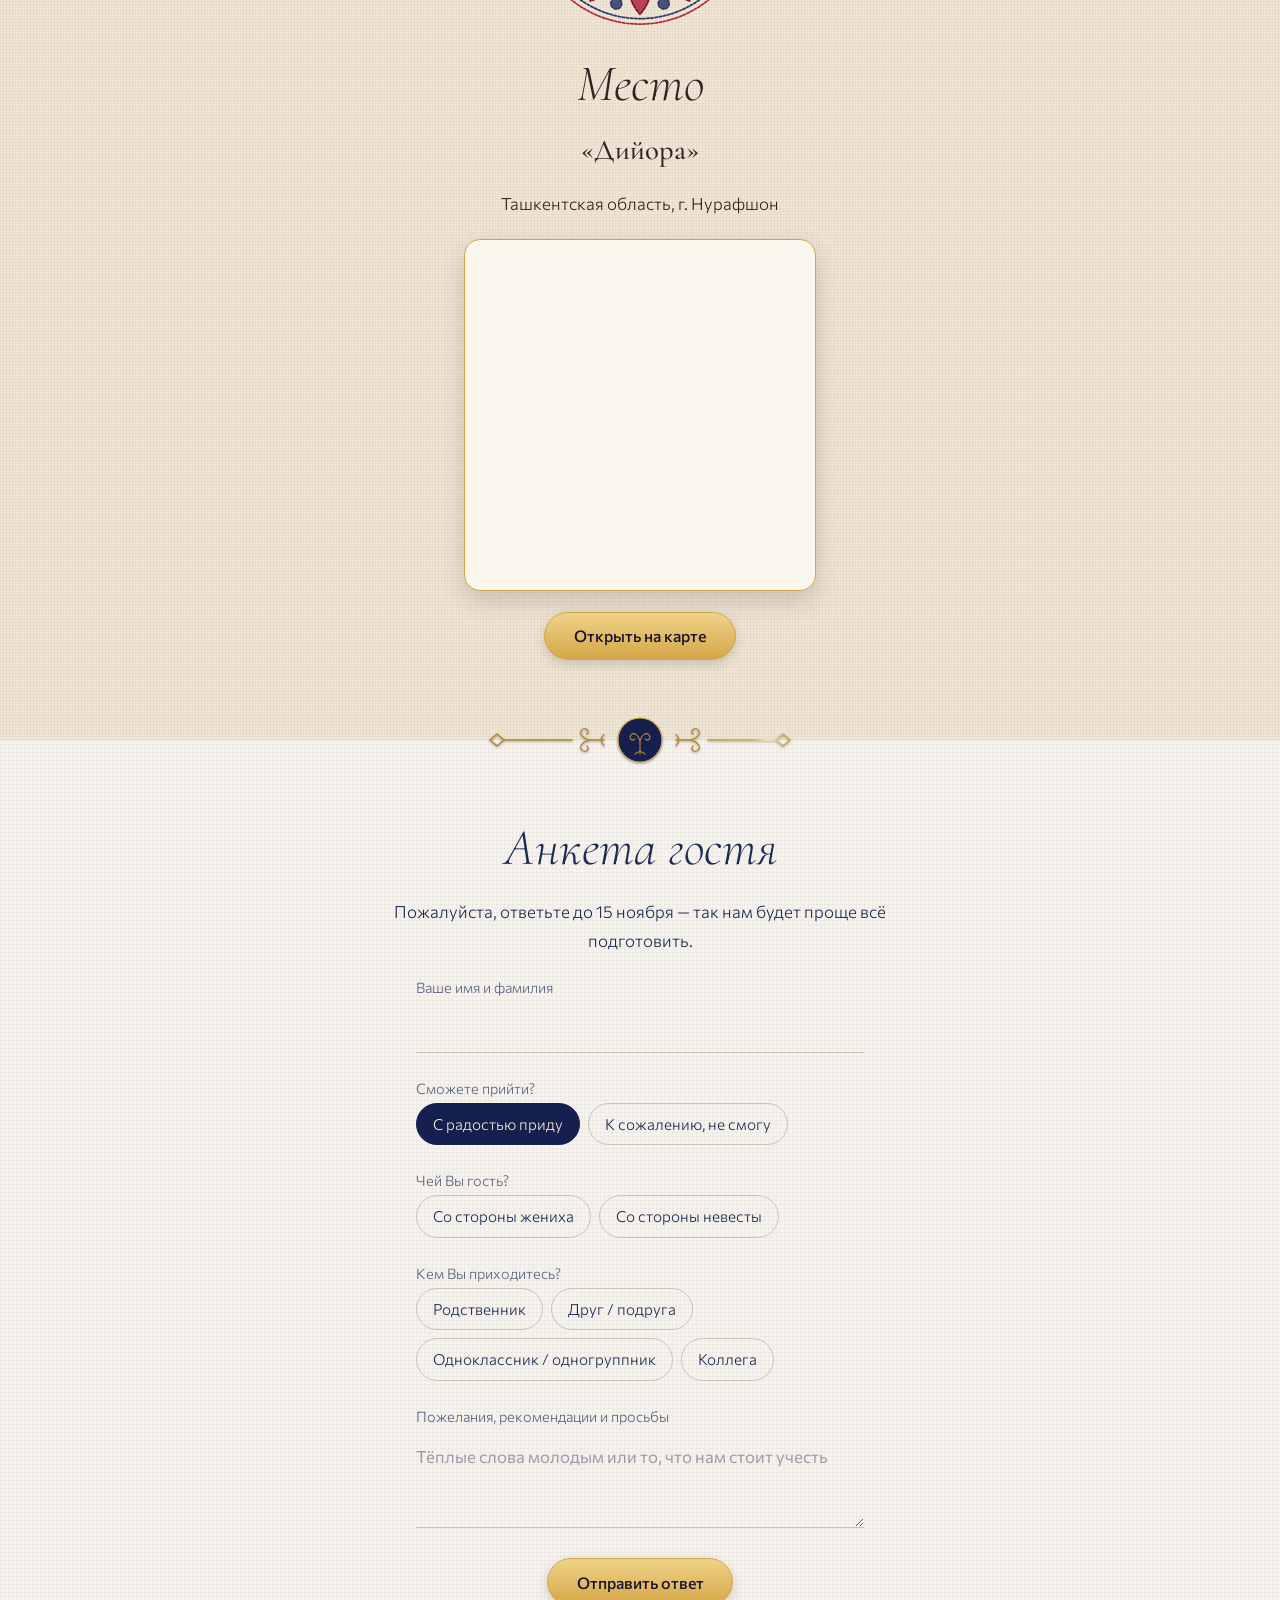
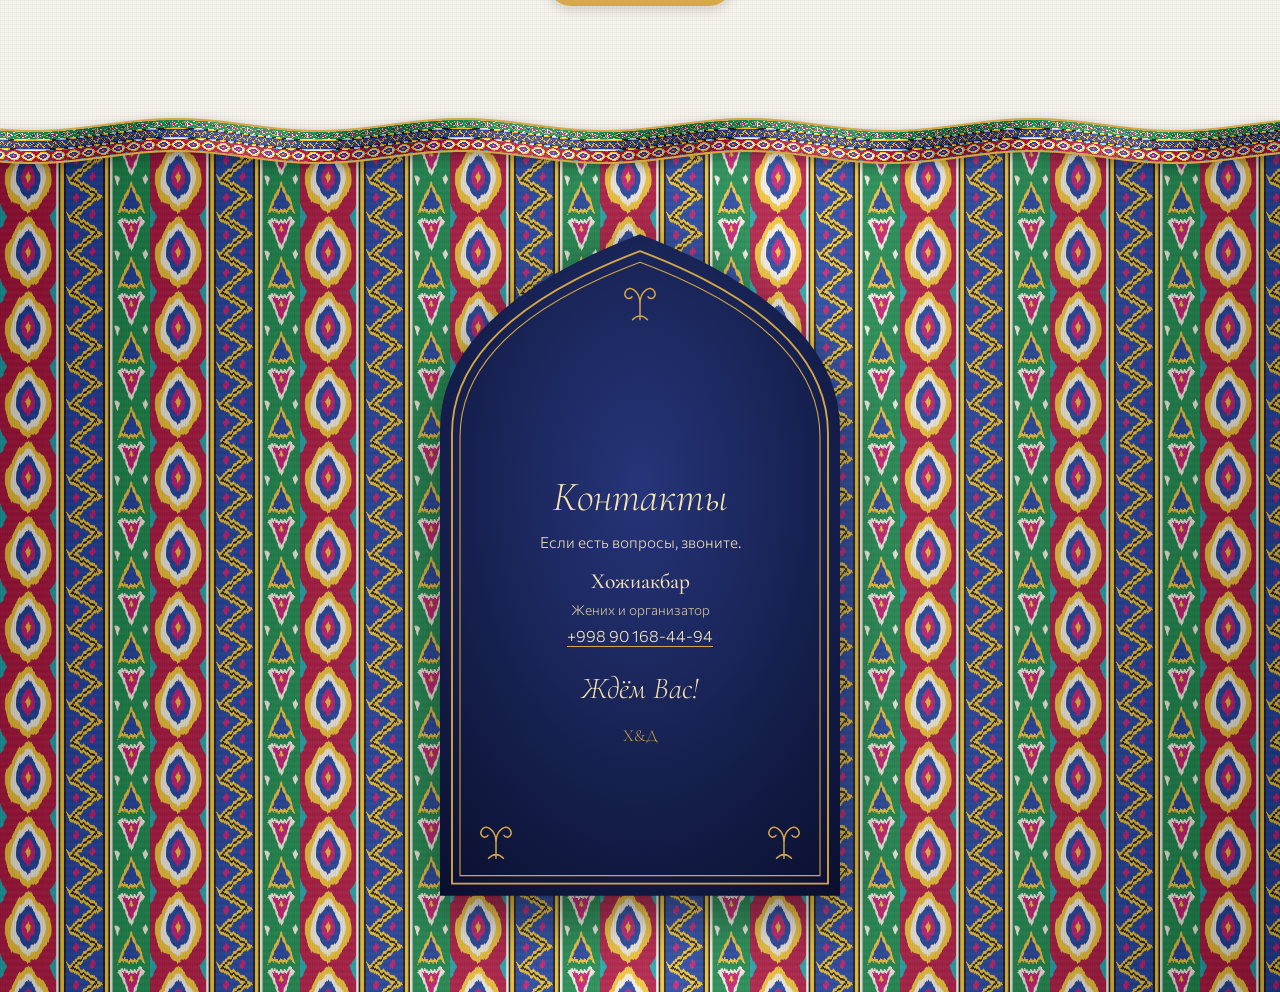
==== commit 365333fa: "Вход: самаркандский портал из майолики, за аркой небо Нити свисают из-под свода изразцовой арки, за " ====
--- a/wedding-day/index.html
+++ b/wedding-day/index.html
@@ -28,9 +28,24 @@
 
   <nav class="lang" id="lang" data-i18n-aria="langSwitch"></nav>
 
-  <!-- Вход: две нити — узбекский атлас и казахский орнамент — сплетаются в узел, внутри — кольца -->
+  <!-- Вход: самаркандский портал из майолики, за аркой светлое небо. В арке висят две нити —
+       узбекский атлас и казахский орнамент; они сплетаются в узел, внутри — кольца -->
   <div class="stage" id="stage">
+    <div class="stage__sky" aria-hidden="true">
+      <svg class="stage__city" viewBox="0 0 400 100" preserveAspectRatio="xMidYMax meet">
+        <path d="M0 100 V88 H400 V100 Z"/>
+        <path d="M60 88 V66 H100 V88 Z M64 66 Q80 44 96 66 Z"/>
+        <path d="M120 88 V30 H130 V88 Z M118 30 H132 L128 23 H122 Z"/>
+        <path d="M165 88 V60 H235 V88 Z M168 60 Q168 22 200 14 Q232 22 232 60 Z M199 4 H201 V15 H199 Z"/>
+        <path d="M270 88 V30 H280 V88 Z M268 30 H282 L278 23 H272 Z"/>
+        <path d="M300 88 V70 Q300 52 318 48 Q336 52 336 70 V88 Z"/>
+      </svg>
+    </div>
     <canvas class="stage__knot" id="knot" aria-hidden="true"></canvas>
+    <div class="stage__portal" id="portal" aria-hidden="true">
+      <div class="stage__wall" id="portalWall"></div>
+      <svg class="stage__frame" id="portalFrame"></svg>
+    </div>
     <div class="stage__rings" id="knotRings" aria-hidden="true">
       <svg viewBox="16 18 66 66">
         <defs>
@@ -143,7 +158,7 @@
         <div class="steppe__stars" id="stars"></div>
         <div class="steppe__sun" id="sun"></div>
         <svg class="steppe__moon" id="moon" viewBox="0 0 40 40"><path d="M26 4 A16 16 0 1 0 26 36 A13 13 0 1 1 26 4 Z"/></svg>
-        <svg class="steppe__land" viewBox="0 0 400 130" preserveAspectRatio="xMidYMax slice">
+        <svg class="steppe__land" viewBox="0 0 400 130" preserveAspectRatio="xMidYMax meet">
           <path class="land" d="M0 130 V100 Q50 88 110 98 T230 94 T400 96 V130 Z"/>
           <!-- юрта -->
           <path class="land" d="M58 100 V80 Q58 76 62 76 H128 Q132 76 132 80 V100 Z"/>
--- a/wedding-day/css/style.css
+++ b/wedding-day/css/style.css
@@ -60,31 +60,102 @@
 .reveal { opacity: 0; transition: opacity 1.1s ease; }
 .reveal.is-visible { opacity: 1; }
 
-/* ---------- Вход: две нити, узел и обручальные кольца ---------- */
+/* ---------- Вход: портал из майолики, две нити, узел и обручальные кольца ---------- */
 
 .stage {
   position: fixed;
   inset: 0;
   z-index: 50;
   overflow: hidden;
-  background: radial-gradient(circle at 50% 40%, #26357A, #16204F 55%, #0A0F2E);
+  background: #BFE3F2;
   cursor: grab;
   touch-action: none;
   user-select: none;
   -webkit-user-select: none;
-  transition: opacity 1.2s ease, visibility 0s linear 1.2s;
+  transition: opacity 1s ease .5s, visibility 0s linear 1.5s;
 }
 
 .stage.is-pulling { cursor: grabbing; }
 .stage.is-opening { opacity: 0; }
 .stage.is-gone { visibility: hidden; pointer-events: none; }
 
+/* небо за аркой: голубое вверху, тёплое у горизонта, плывут облака */
+.stage__sky {
+  position: absolute;
+  inset: 0;
+  overflow: hidden;
+  background:
+    radial-gradient(ellipse 70% 40% at 50% 100%, rgba(255, 232, 190, .95), transparent 70%),
+    linear-gradient(180deg, #7FC0E4 0%, #B9E0F1 45%, #F4EAD6 100%);
+}
+
+.stage__sky::before,
+.stage__sky::after {
+  content: "";
+  position: absolute;
+  left: -70%;
+  width: 70%;
+  height: 10%;
+  border-radius: 50%;
+  background: radial-gradient(closest-side, rgba(255, 255, 255, .95), rgba(255, 255, 255, 0));
+  animation: cloud 46s linear infinite;
+}
+
+.stage__sky::before { top: 24%; animation-delay: -12s; }
+.stage__sky::after { top: 38%; height: 7%; width: 50%; animation-duration: 60s; animation-delay: -40s; }
+
+@keyframes cloud { to { transform: translateX(310%); } }
+
+/* силуэт Самарканда у горизонта: купола и минареты */
+.stage__city {
+  position: absolute;
+  left: 0;
+  right: 0;
+  bottom: 0;
+  width: 100%;
+  height: 22%;
+  fill: #5C93B3;
+  opacity: .3;
+}
+
 .stage__knot {
   position: absolute;
   inset: 0;
   width: 100%;
   height: 100%;
   transition: transform 1.4s var(--ease-out);
+}
+
+/* стена и кайма арки; при открытии мы будто проходим сквозь арку */
+.stage__portal {
+  position: absolute;
+  inset: 0;
+  pointer-events: none;
+  transition: transform 1.6s cubic-bezier(.6, 0, .35, 1);
+}
+
+.stage__wall {
+  position: absolute;
+  inset: 0;
+  background-color: #163A7D;
+  background-image: var(--tiles);
+  background-size: 64px 64px;
+}
+
+.stage__frame {
+  position: absolute;
+  inset: 0;
+  width: 100%;
+  height: 100%;
+  overflow: visible;
+  filter: drop-shadow(0 6px 10px rgba(6, 14, 40, .35));
+}
+
+.stage.is-opening .stage__portal { transform: scale(4.5); }
+
+/* без поддержки clip-path: path() стена закрыла бы нити — тогда остаются небо и кайма */
+@supports not (clip-path: path("M0 0 H1 V1 Z")) {
+  .stage__wall { display: none; }
 }
 
 /* значок с кольцами проявляется внутри кольца, которое свили нити */
